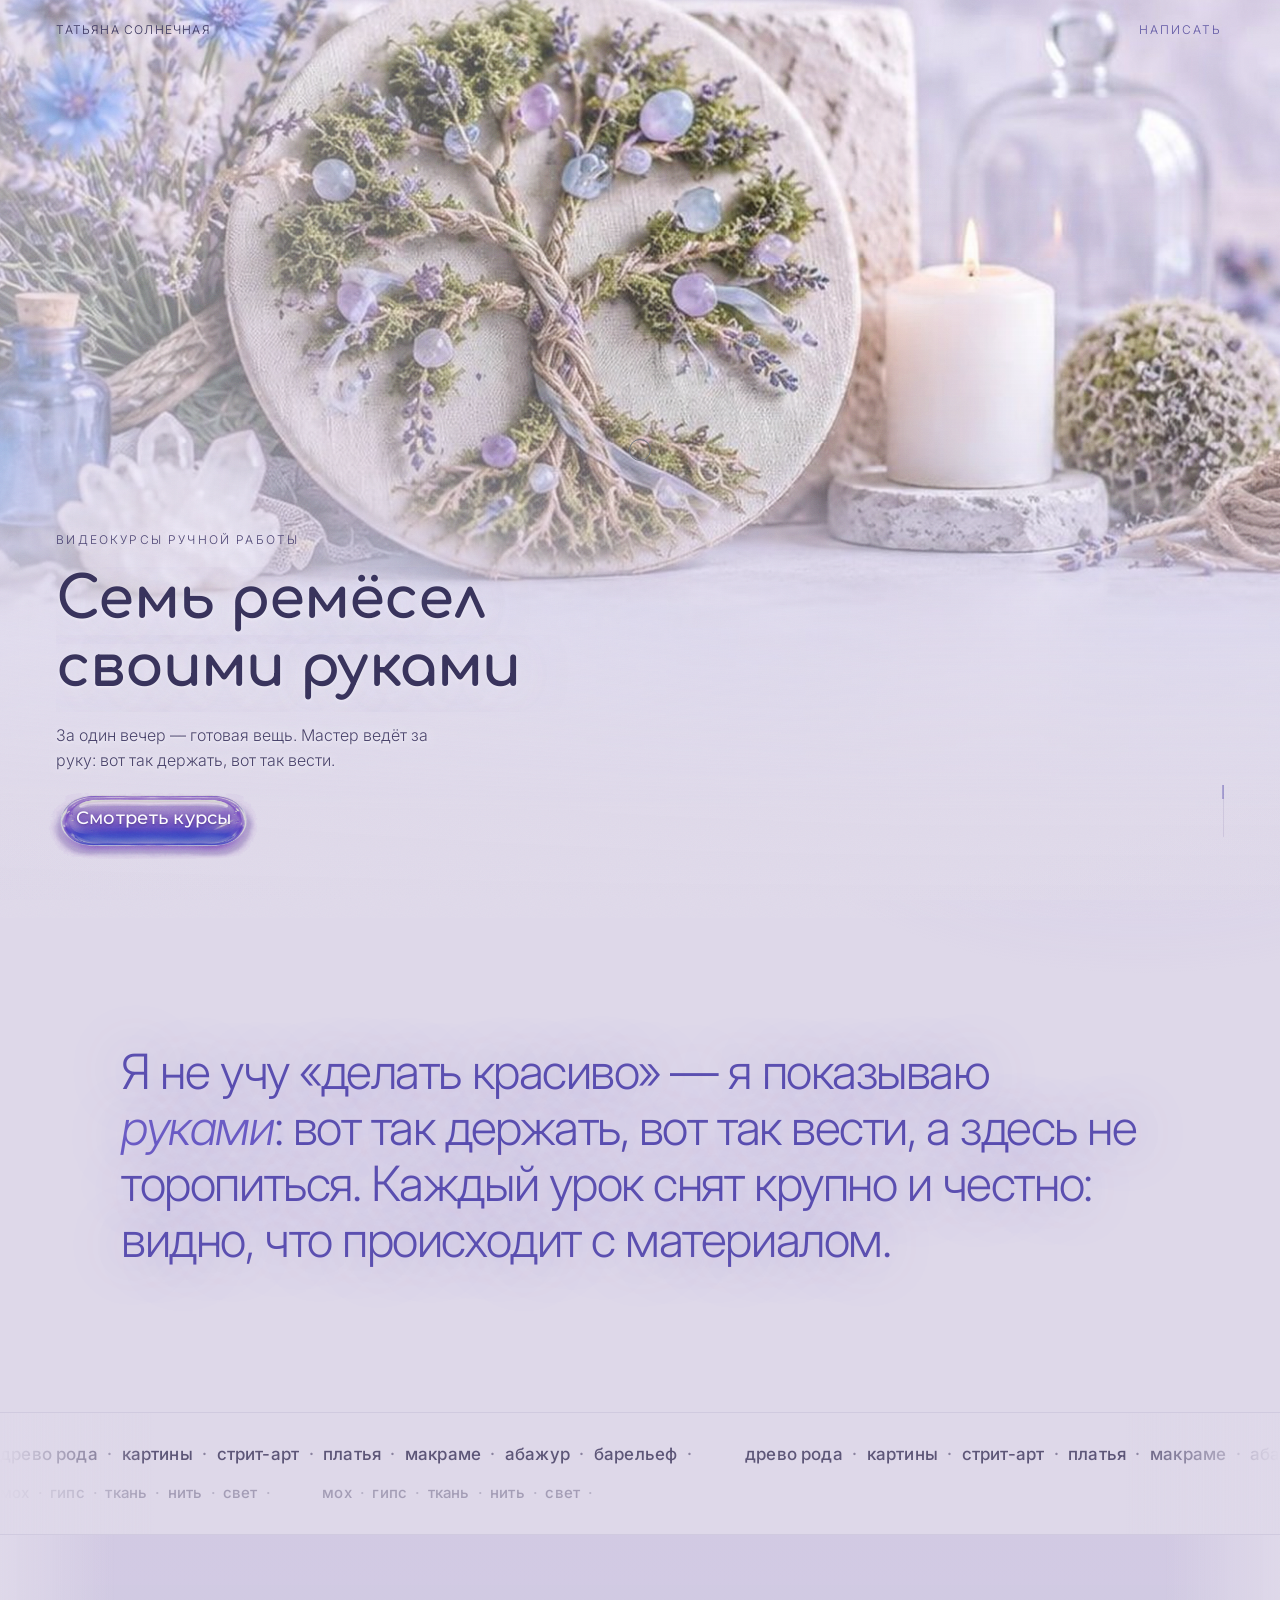
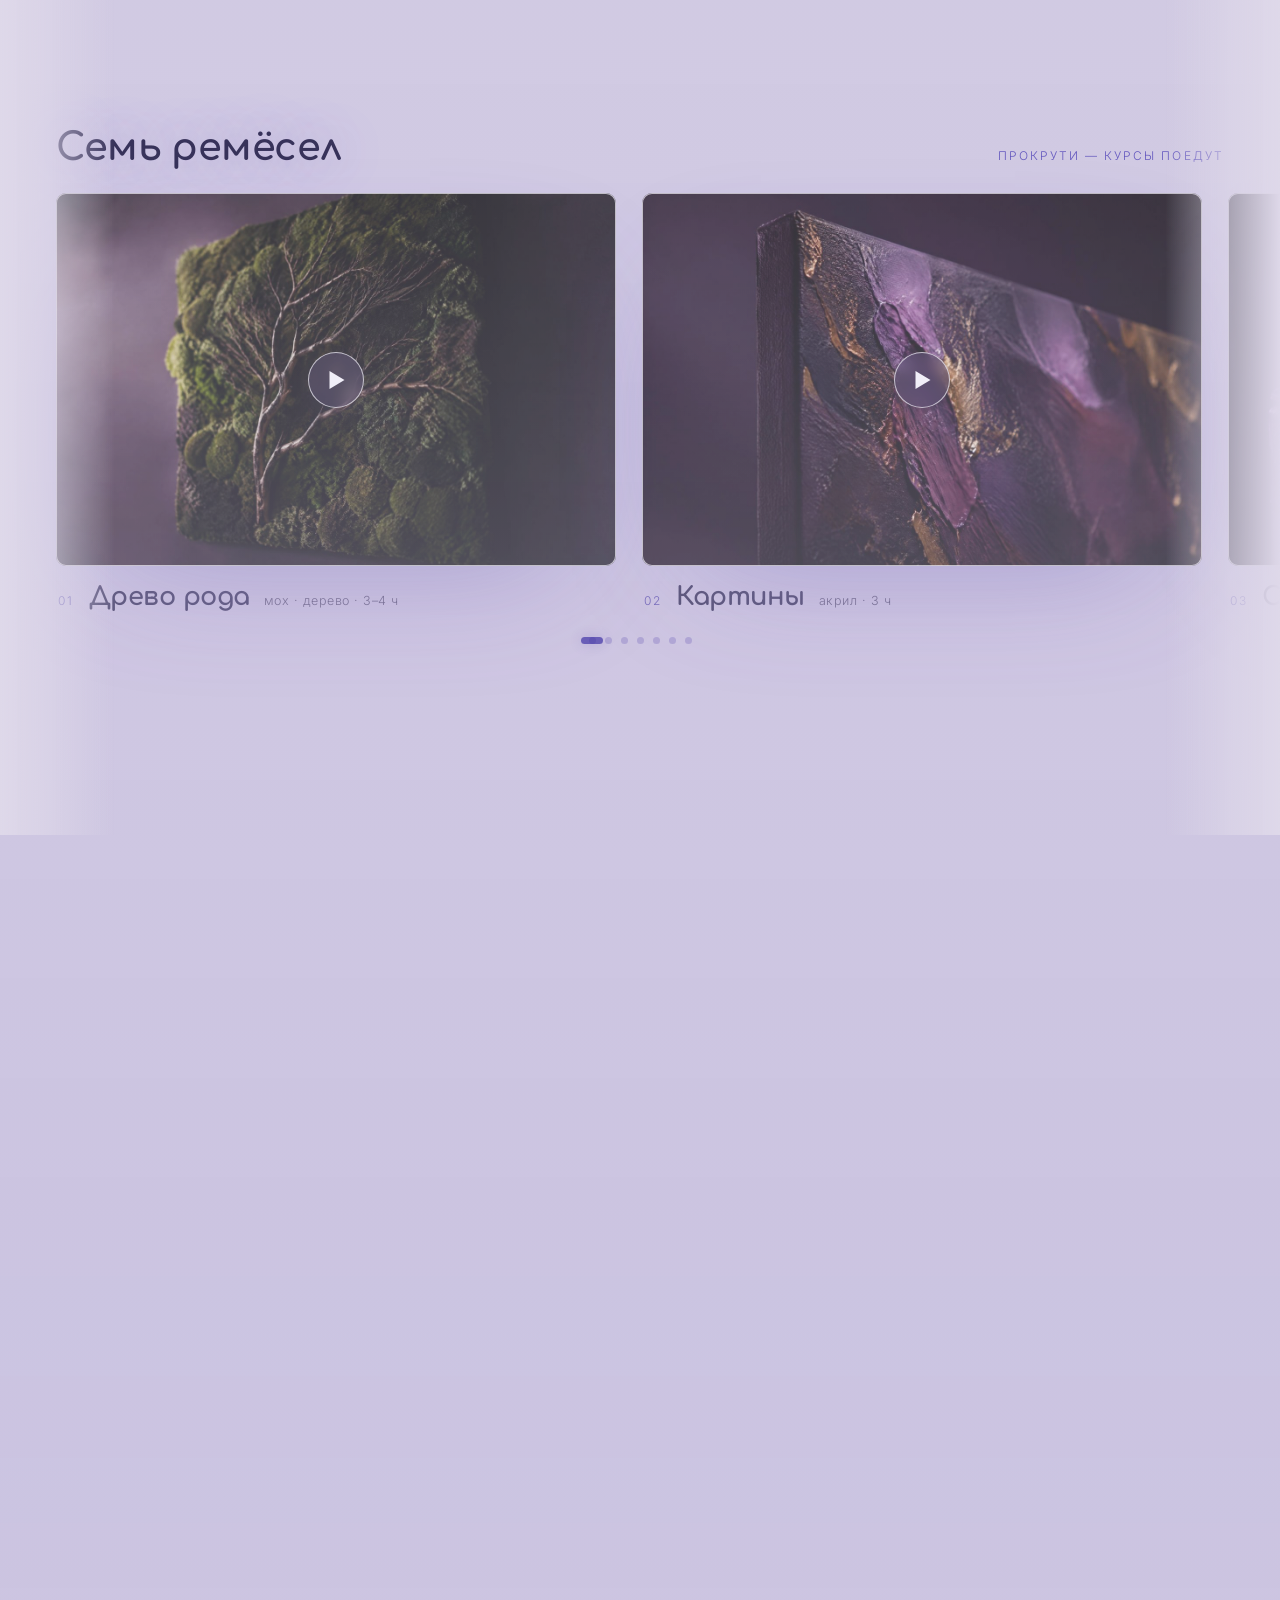
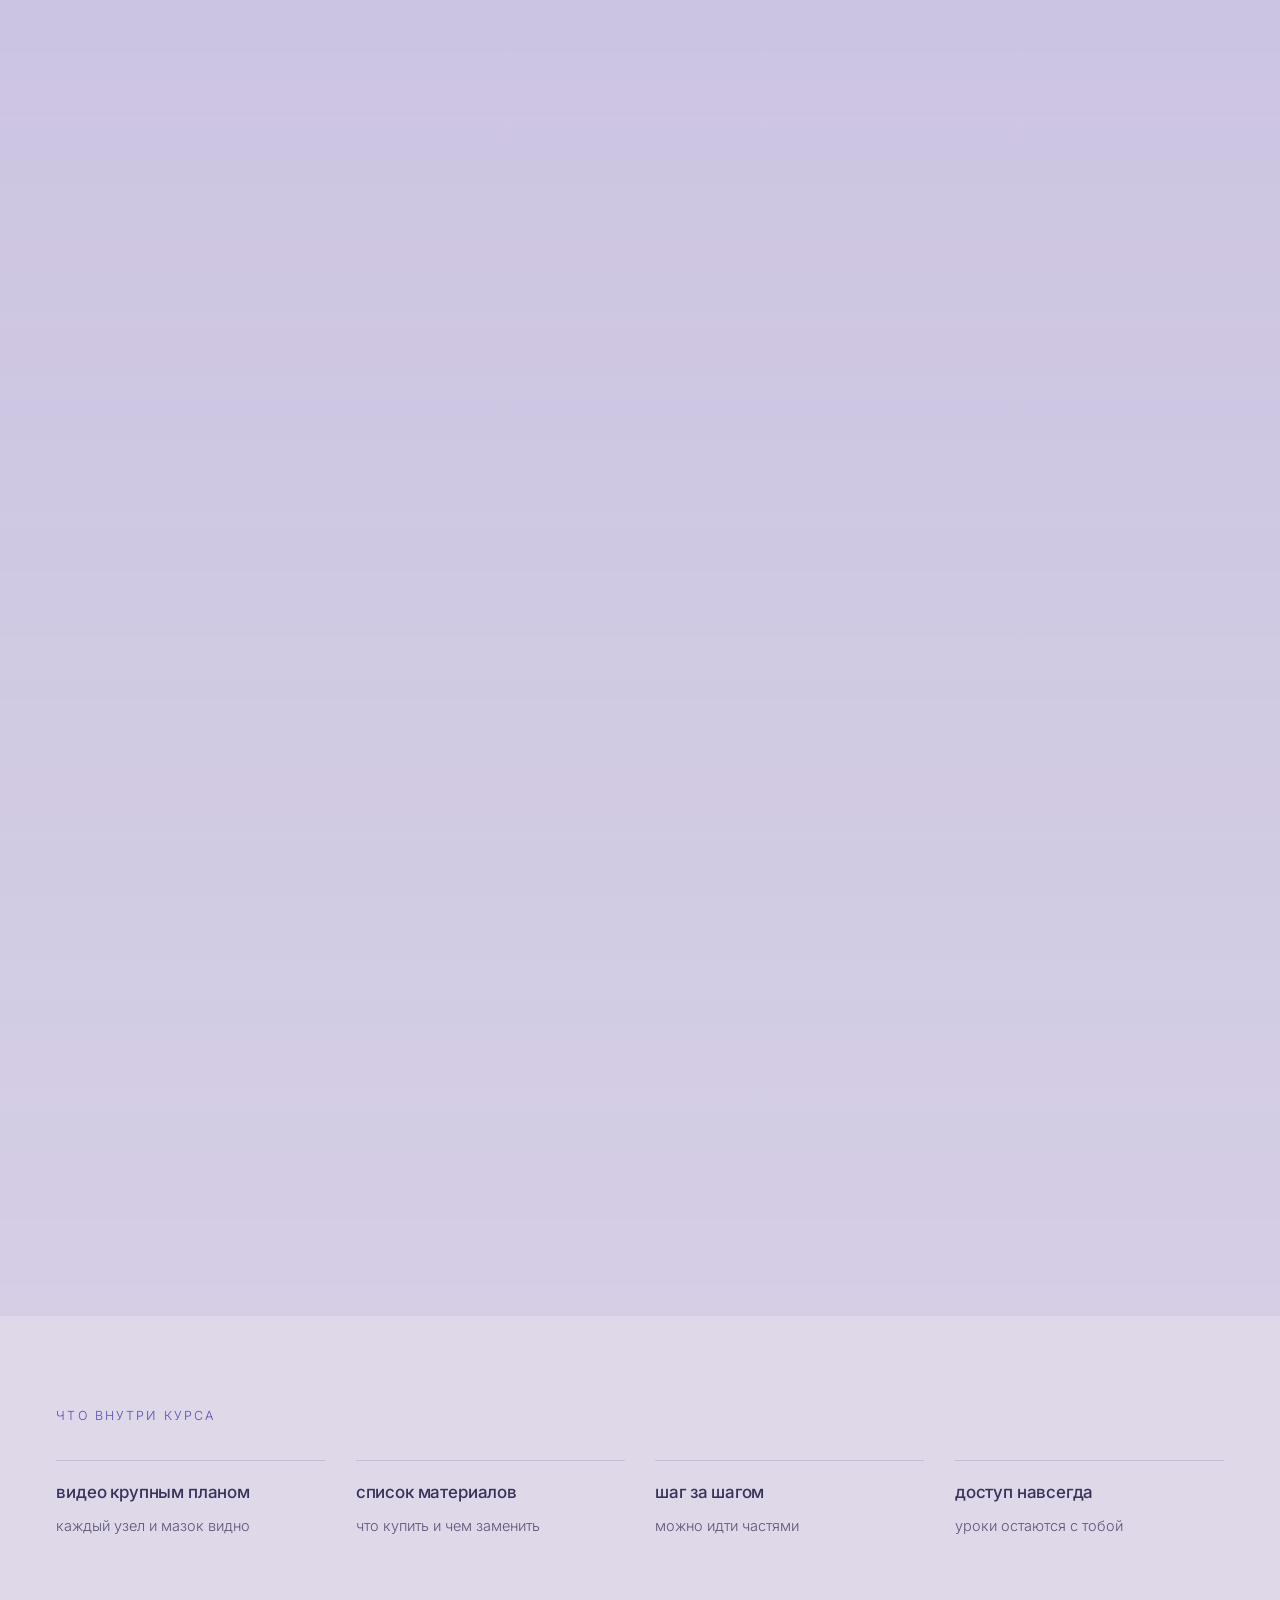
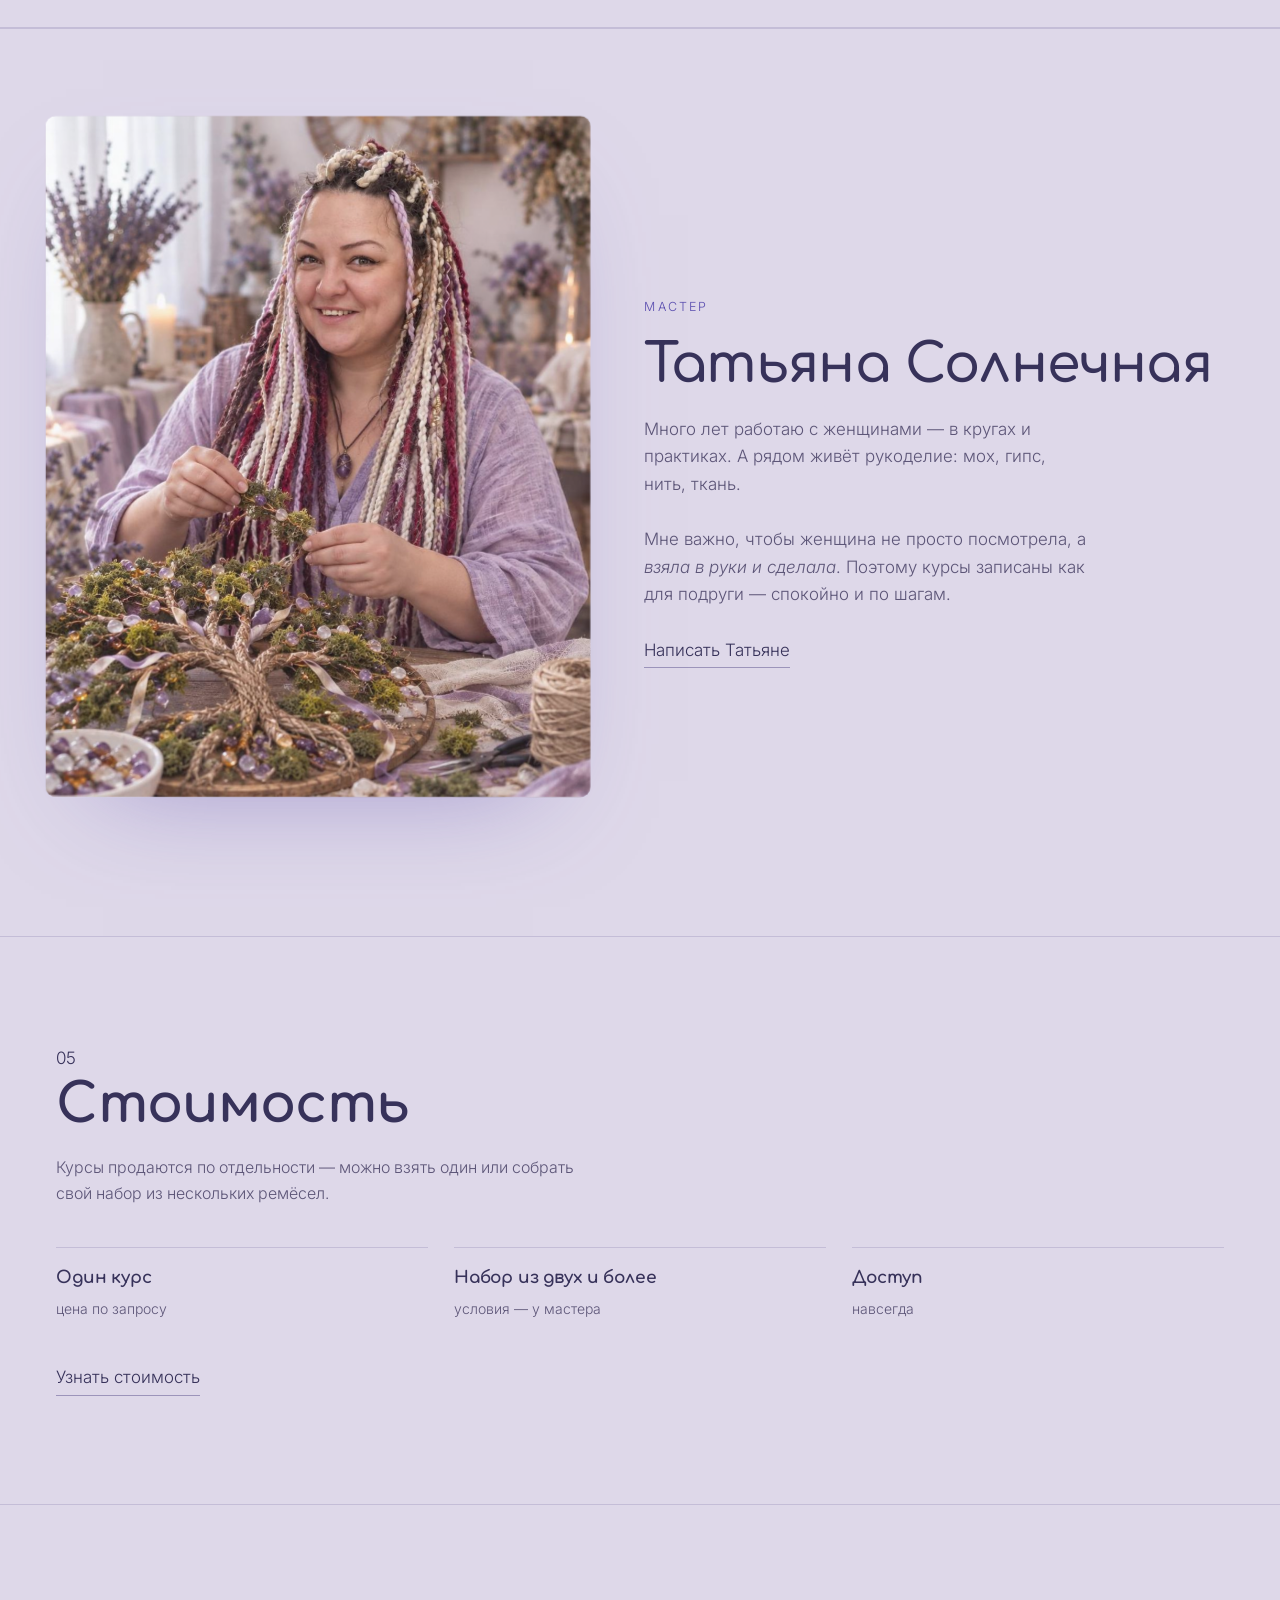
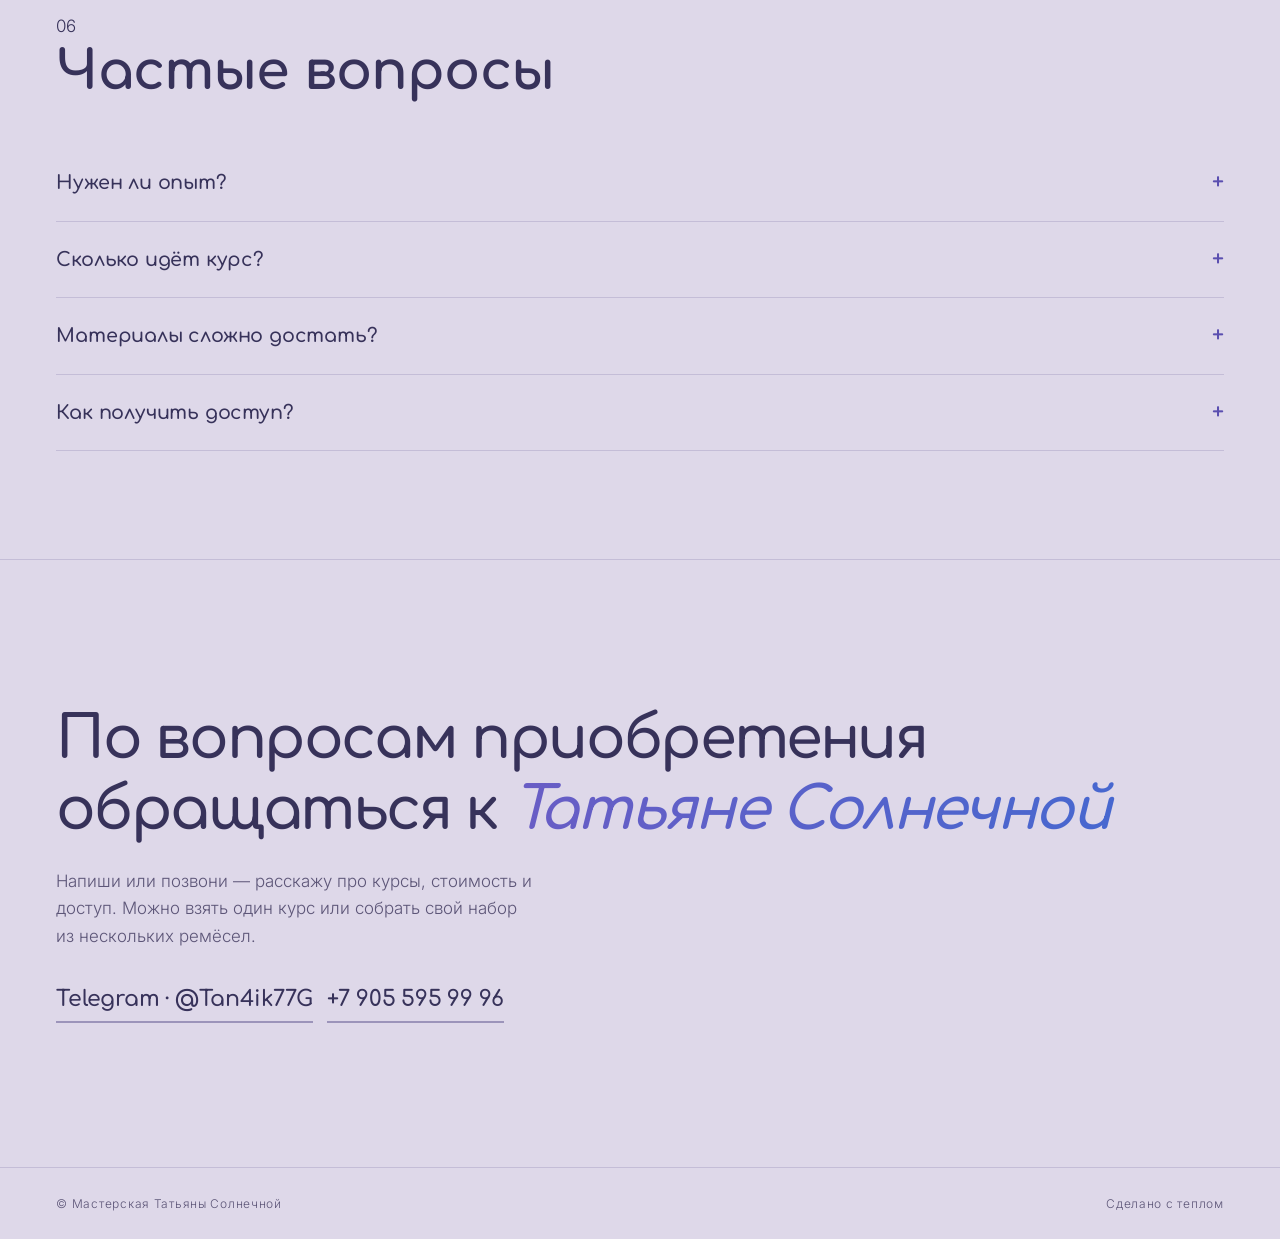
==== index.html @ 015ca09d "Герой: высота привязана к 100svh вместо 100dvh — из-за dvh картинка пересчитывалась, когда при скрол" ====
<!DOCTYPE html>
<html lang="ru">
<head>
<meta charset="utf-8">
<meta name="viewport" content="width=device-width, initial-scale=1">
<meta name="theme-color" content="#ded8e9">
<meta name="theme-color" content="#ded8e9">
<title>Семь ремёсел — Татьяна Солнечная</title>
<link rel="preconnect" href="https://fonts.googleapis.com">
<link rel="preconnect" href="https://fonts.gstatic.com" crossorigin>
<link href="https://fonts.googleapis.com/css2?family=Comfortaa:wght@400;600;700&family=Inter:wght@300;400;500;600&family=Montserrat:wght@500;600;700&display=swap" rel="stylesheet">
<link rel="icon" href="img/favicon.svg" type="image/svg+xml">
<meta property="og:type" content="website">
<meta property="og:title" content="Семь ремёсел — видеокурсы Татьяны Солнечной">
<meta property="og:description" content="За один вечер — готовая вещь. Мастер ведёт за руку: вот так держать, вот так вести.">
<meta property="og:image" content="img/og.jpg">
<meta name="twitter:card" content="summary_large_image">
<link rel="stylesheet" href="style.css?v=81">
</head>
<body>

<div class="progress" id="progress"></div>
<div class="grain" aria-hidden="true"></div>
<div class="cursor" id="cursor" aria-hidden="true"></div>

<header class="bar">
  <a class="bar__brand" href="#top">Татьяна Солнечная</a>
  <a class="bar__cta" href="https://t.me/Tan4ik77G" target="_blank" rel="noopener">Написать</a>
</header>

<main id="top">

  <!-- ГЕРОЙ -->
  <section class="hero is-in">
    <div class="hero__media" id="heroMedia" style="transform: translate3d(0px, 0px, 0px) scale(1);">
      <div class="hero__drift" aria-hidden="true"></div>
    </div>
    <div class="hero__inner">
      <p class="hero__kicker is-in" data-rv="">видеокурсы ручной работы</p>
      <h1 class="hero__title">
        <span class="mask"><span class="mask__i" data-line="">Семь ремёсел</span></span>
        <span class="mask"><span class="mask__i" data-line="">своими руками</span></span>
      </h1>
      <p class="hero__lead is-in" data-rv="">За один вечер — готовая вещь. Мастер ведёт за руку: вот так держать, вот так вести.</p>
      <a class="pill is-in" href="#gallery" data-rv=""><span>Смотреть курсы</span></a>
    </div>
    <div class="hero__scroll" aria-hidden="true"><span></span></div>
  </section>

  <!-- ВЫСКАЗЫВАНИЕ -->
  <section class="statement">
    <p class="statement__text" data-rv="">
      Я не учу «делать красиво» — я показываю <em>руками</em>: вот так держать, вот так вести, а здесь не торопиться. Каждый урок снят крупно и честно: видно, что происходит с материалом.
    </p>
  </section>

  <!-- БЕГУЩАЯ СТРОКА -->
  <section class="marquee" aria-hidden="true">
    <div class="marquee__row" data-dir="left">
      <span>древо рода<em>·</em>картины<em>·</em>стрит-арт<em>·</em>платья<em>·</em>макраме<em>·</em>абажур<em>·</em>барельеф<em>·</em></span>
      <span>древо рода<em>·</em>картины<em>·</em>стрит-арт<em>·</em>платья<em>·</em>макраме<em>·</em>абажур<em>·</em>барельеф<em>·</em></span>
    </div>
    <div class="marquee__row marquee__row--ghost" data-dir="right">
      <span>мох<em>·</em>гипс<em>·</em>ткань<em>·</em>нить<em>·</em>свет<em>·</em></span>
      <span>мох<em>·</em>гипс<em>·</em>ткань<em>·</em>нить<em>·</em>свет<em>·</em></span>
    </div>
  </section>

  <!-- ГОРИЗОНТАЛЬНАЯ ГАЛЕРЕЯ -->
  <section class="gallery" id="gallery">
    <div class="gallery__sticky">
      <div class="gallery__head">
        <h2>Семь ремёсел</h2>
        <p class="gallery__hint">прокрути — курсы поедут</p>
      </div>
      <div class="track" id="track">

        <article class="slide" style="--img:url('img/01.jpg')">
          <div class="slide__ph"><span class="slide__play" aria-hidden="true"></span></div>
          <div class="slide__meta"><span class="n">01</span><h3>Древо рода</h3><p>мох · дерево · 3–4 ч</p></div>
        </article>

        <article class="slide" style="--img:url('img/02.jpg')">
          <div class="slide__ph"><span class="slide__play" aria-hidden="true"></span></div>
          <div class="slide__meta"><span class="n">02</span><h3>Картины</h3><p>акрил · 3 ч</p></div>
        </article>

        <article class="slide" style="--img:url('img/03.jpg')">
          <div class="slide__ph"><span class="slide__play" aria-hidden="true"></span></div>
          <div class="slide__meta"><span class="n">03</span><h3>Стрит-арт</h3><p>спрей · 2–3 ч</p></div>
        </article>

        <article class="slide" style="--img:url('img/04.jpg')">
          <div class="slide__ph"><span class="slide__play" aria-hidden="true"></span></div>
          <div class="slide__meta"><span class="n">04</span><h3>Платья</h3><p>ткань · 5 ч</p></div>
        </article>

        <article class="slide" style="--img:url('img/05.jpg')">
          <div class="slide__ph"><span class="slide__play" aria-hidden="true"></span></div>
          <div class="slide__meta"><span class="n">05</span><h3>Макраме · панно</h3><p>шнур · 3 ч</p></div>
        </article>

        <article class="slide" style="--img:url('img/06.jpg')">
          <div class="slide__ph"><span class="slide__play" aria-hidden="true"></span></div>
          <div class="slide__meta"><span class="n">06</span><h3>Макраме · абажур</h3><p>свет · 4 ч</p></div>
        </article>

        <article class="slide" style="--img:url('img/07.jpg')">
          <div class="slide__ph"><span class="slide__play" aria-hidden="true"></span></div>
          <div class="slide__meta"><span class="n">07</span><h3>Ботанический барельеф</h3><p>гипс · 2–3 ч</p></div>
        </article>

      </div>
      <div class="dots" id="dots" role="group" aria-label="Перелистывание курсов"></div>
    </div>
  </section>


  <!-- ЧТО ВНУТРИ -->
  <section class="inside" id="inside">
    <span class="inside__k">что внутри курса</span>
    <ul class="inside__list">
      <li><b>видео крупным планом</b><span>каждый узел и мазок видно</span></li>
      <li><b>список материалов</b><span>что купить и чем заменить</span></li>
      <li><b>шаг за шагом</b><span>можно идти частями</span></li>
      <li><b>доступ навсегда</b><span>уроки остаются с тобой</span></li>
    </ul>
  </section>

  <!-- МАСТЕР -->
  <section class="master">
    <div class="master__photo" data-parallax=""></div>
    <div class="master__text">
      <p class="kicker" data-rv="">мастер</p>
      <h2 data-rv="">Татьяна Солнечная</h2>
      <p data-rv="">Много лет работаю с женщинами — в кругах и практиках. А рядом живёт рукоделие: мох, гипс, нить, ткань.</p>
      <p data-rv="">Мне важно, чтобы женщина не просто посмотрела, а <em>взяла в руки и сделала</em>. Поэтому курсы записаны как для подруги — спокойно и по шагам.</p>
      <a class="tlink" href="https://t.me/Tan4ik77G" target="_blank" rel="noopener" data-rv="">Написать Татьяне</a>
    </div>
  </section>


  <!-- СТОИМОСТЬ -->
  <section class="price" id="price">
    <span class="num">05</span>
    <h2>Стоимость</h2>
    <p class="price__lead">Курсы продаются по отдельности — можно взять один или собрать свой набор из нескольких ремёсел.</p>
    <ul class="price__list">
      <li><b>Один курс</b><span>цена по запросу</span></li>
      <li><b>Набор из двух и более</b><span>условия — у мастера</span></li>
      <li><b>Доступ</b><span>навсегда</span></li>
    </ul>
    <a class="tlink" href="https://t.me/Tan4ik77G" target="_blank" rel="noopener" data-rv="">Узнать стоимость</a>
  </section>

  <!-- ВОПРОСЫ -->
  <section class="faq" id="faq">
    <span class="num">06</span>
    <h2>Частые вопросы</h2>
    <div class="faq__list">
      <details><summary>Нужен ли опыт?</summary><p>Нет. Курсы рассчитаны на первый раз — с нуля.</p></details>
      <details><summary>Сколько идёт курс?</summary><p>От 2 до 5 часов чистого времени. Можно частями: главное — не спешить.</p></details>
      <details><summary>Материалы сложно достать?</summary><p>В курсе есть список с заменами. Почти всё — в обычных магазинах для творчества.</p></details>
      <details><summary>Как получить доступ?</summary><p>Напишите Татьяне в Telegram или позвоните — расскажет про оплату и доступ.</p></details>
    </div>
  </section>

  <!-- ПОКУПКА -->
  <section class="buy" id="buy">
    <h2 data-rv="">По вопросам приобретения<br>обращаться к <em>Татьяне Солнечной</em></h2>
    <p data-rv="">Напиши или позвони — расскажу про курсы, стоимость и доступ. Можно взять один курс или собрать свой набор из нескольких ремёсел.</p>
    <div class="buy__row" data-rv="">
      <a class="tlink tlink--big" href="https://t.me/Tan4ik77G" target="_blank" rel="noopener">Telegram · @Tan4ik77G</a>
      <a class="tlink tlink--big" href="tel:+79055959996">+7 905 595 99 96</a>
    </div>
  </section>

</main>

<footer class="foot">
  <span>© Мастерская Татьяны Солнечной</span>
  <span>Сделано с теплом</span>
</footer>

<script src="script.js?v=22"></script>

</body>
</html>
---- style.css ----
/* ============================================================
 v3 — скролл-режиссура
 Locomotive (пиннинг, горизонтальная галерея, маски, бегущая строка)
 + Active Theory (живое зерно) + Domestika (понятные карточки)
 Фото: img/01…07.jpg, hero.jpg, master.jpg
 ============================================================ */

:root{
  --cornflower:#5b4fb0;
  --cornflower-soft:#a99ee6;
  --cornflower-deep:#4568d0;
  --bg:#ded8e9;
  --ink:#37325a;
  --dim:#5d5678;
  --line:rgba(90,80,140,.20);
  --clay:#5b4fb0;
  --gold:#5b4fb0;
  --ease:cubic-bezier(.22,1,.36,1);
  --ease-up:cubic-bezier(.25,.46,.45,.94);   /* появление блоков: сильное торможение в конце */
  --pad:clamp(18px,4.4vw,64px);
}

*{box-sizing:border-box}
html{scroll-behavior:smooth;background-color:#d5cee5;overflow-x:clip}
body{margin:0;color:var(--ink);
  background-color:#ded8e9;
  font-family:'Inter',system-ui,-apple-system,'Segoe UI',sans-serif;font-weight:300;
  font-size:16px;line-height:1.62;overflow-x:hidden;-webkit-font-smoothing:antialiased}
/* мягкие «подсветки», медленно дышат */
body::before{content:"";position:fixed;inset:-20%;z-index:0;pointer-events:none;
  background:
    radial-gradient(38% 30% at 22% 18%, rgba(255,255,255,.40), transparent 70%),
    radial-gradient(34% 28% at 78% 72%, rgba(196,182,240,.30), transparent 70%);
  animation:aura 26s ease-in-out infinite}
/* телефон: подсветка статичная — выглядит так же, но не крутится каждый кадр */
@media (max-width:900px){ body::before{animation:none} }
@keyframes aura{0%,100%{transform:translate3d(0,0,0) scale(1)}50%{transform:translate3d(2%,-2%,0) scale(1.06)}}
h1,h2,h3{margin:0;font-family:'Comfortaa',system-ui,sans-serif;font-weight:700;letter-spacing:-.015em;line-height:1.2}
a{color:inherit;text-decoration:none}

/* живое зерно */
.grain{position:fixed;inset:0;z-index:60;pointer-events:none;opacity:.10;
  background-image:url("data:image/svg+xml,%3Csvg xmlns='http://www.w3.org/2000/svg' width='160' height='160'%3E%3Cfilter id='n'%3E%3CfeTurbulence type='fractalNoise' baseFrequency='.9' numOctaves='3'/%3E%3C/filter%3E%3Crect width='160' height='160' filter='url(%23n)'/%3E%3C/svg%3E");
}

/* на большом экране зерно с наложением: телефон его не тянет на каждом кадре */
@media (min-width:901px){
  .grain{inset:-2%;opacity:.13;mix-blend-mode:overlay}
}

/* курсор-точка */
.cursor{position:fixed;top:0;left:0;width:22px;height:22px;border-radius:50%;z-index:70;pointer-events:none;
  border:1px solid rgba(230,240,255,.5);transform:translate(-50%,-50%);transition:width .3s,height .3s,background .3s,opacity .3s;mix-blend-mode:difference}

/* прогресс */
.progress{position:fixed;top:0;left:0;height:2px;width:100%;z-index:80;
  transform:scaleX(0);transform-origin:0 50%;will-change:transform;
  background:linear-gradient(90deg,#4568d0,#6559be);transition:transform .12s linear}

/* шапка */
.bar{position:fixed;top:0;left:0;right:0;z-index:50;display:flex;align-items:center;justify-content:space-between;
  padding:20px var(--pad);font-size:12px;letter-spacing:.16em;text-transform:uppercase;color:var(--dim);
  background:transparent;border-bottom:1px solid transparent;
  transition:background .45s var(--ease),backdrop-filter .45s var(--ease),border-color .45s var(--ease),padding .45s var(--ease)}
.bar.is-solid{background:rgba(240,237,247,.90);backdrop-filter:blur(9px) saturate(140%);
  -webkit-backdrop-filter:blur(9px) saturate(140%);border-bottom-color:var(--line);padding-top:14px;padding-bottom:14px}
/* на телефоне размытие подложки дорогое: плотный фон читается так же */
@media (max-width:900px){
  .bar.is-solid{background:rgba(238,235,246,.97);backdrop-filter:none;-webkit-backdrop-filter:none}
}
.bar__brand{color:var(--ink);letter-spacing:.1em}
.bar__cta{position:relative;color:#5b52a0}
.bar__cta::after{content:"";position:absolute;left:0;right:0;bottom:-4px;height:1px;background:currentColor;
  transform:scaleX(0);transform-origin:left;transition:transform .4s var(--ease)}
.bar__cta:hover::after{transform:scaleX(1)}

/* pill-кнопки — стеклянная капсула из Leonardo (img/btn.png).
   ВАЖНО: фон — только картинка, без второго слоя. Любой дополнительный градиент
   под ней заливает всю коробку и читается как вторая капсула вокруг настоящей. */
.pill{position:relative;isolation:isolate;display:inline-flex;align-items:center;justify-content:center;
  width:216px;height:66px;padding:0 0 16px;border:0;background:none;border-radius:999px;overflow:hidden;
  font-family:'Montserrat',system-ui,sans-serif;
  font-size:18.1px;letter-spacing:.015em;font-weight:500;color:#fdfcff;
  text-shadow:0 1px 10px rgba(52,32,110,.5),0 1px 2px rgba(52,32,110,.4);
  transition:transform .3s cubic-bezier(.2,.9,.3,1.2),box-shadow .3s ease}
/* Надпись — обычным регистром (брат выбрал вариант C). Он занимает те же 158px, что капс,
   но кегль 18,1px против 14,1 — буквы крупнее на четверть, поэтому и читается легче.
   padding-bottom:16px — не «на глаз»: у строчных «р» и «у» есть выносные элементы, чернила
   уходят на 1,9px НИЖЕ центра строки (у капса было на 1px выше). Считал на реальном шрифте,
   чтобы центр чернил остался на −6px от центра капсулы, как брат выбрал.
   margin-left компенсирует прозрачное поле картинки, чтобы капсула встала по краю текста. */
.pill::before{content:"";position:absolute;inset:0;z-index:-1;border-radius:inherit;pointer-events:none;
  background:url('img/btn.png') center/100% 100% no-repeat;
  filter:saturate(.88) brightness(.96);
  transition:filter .3s ease}
.hero__inner > .pill{margin-left:-10px}
/* по стеклу раз в пять секунд пробегает блик — кнопка «живая» и просит нажатия */
.pill::after{content:"";position:absolute;top:0;left:-45%;width:32%;height:100%;z-index:-1;pointer-events:none;
  background:linear-gradient(100deg,transparent,rgba(255,255,255,.85),transparent);
  animation:sheen 5.4s ease-in-out infinite}
@keyframes sheen{0%,60%{transform:translateX(0);opacity:0}8%{opacity:.9}72%{transform:translateX(460%);opacity:0}100%{transform:translateX(460%);opacity:0}}
.pill:hover{transform:translateY(-2px)}
.pill:hover::before{filter:brightness(1.04) saturate(1.04)}
.pill:active{transform:translateY(4px) scale(.99)}
.pill:active::before{filter:brightness(.97)}
.pill--line{width:auto;height:52px;padding:0 26px;border:1px solid rgba(90,80,140,.35);color:#5b4fb0}
.pill--line::before{display:none}
.pill--line:hover{background:rgba(120,105,190,.12);transform:translateY(-2px)}
/* залитая (не стеклянная) — на светлом фоне нужна там, где важна максимальная заметность */
.pill--dark,.pill--clay{color:#fdfcff;text-shadow:0 1px 8px rgba(42,52,120,.45)}
.pill--dark::before,.pill--clay::before{
  background:linear-gradient(120deg,#4568d0,#6b5cc4);border-color:transparent;
  box-shadow:0 14px 30px -10px rgba(91,127,224,.55), inset 0 1px 0 rgba(255,255,255,.4)}
.pill--dark:hover::before,.pill--clay:hover::before{
  background:linear-gradient(120deg,#3d5fc8,#5b4fb0)}
.pill--line{border-color:var(--line);color:var(--ink);background:transparent}
.pill--line:hover{border-color:var(--ink)}

/* ---------- ГЕРОЙ ---------- */
.hero{position:relative;height:100vh;height:100dvh;min-height:620px;overflow:hidden;display:flex;align-items:stretch}
/* запас по высоте: сдвиг параллакса не должен оголять край картинки */
/* ВАЖНО: слои выровнены по ВЕРХУ героя, а запас уходит ВНИЗ.
   Предметы на картинке живут в верхней половине, ниже — пустой фон.
   Если дать запас сверху, картинка растягивается и верх композиции уезжает
   за край (так и было). Снизу пусто — там обрезка незаметна. */
.hero__media{position:absolute;inset:0 0 -12% 0;will-change:transform}
/* Медленный дрейф: картинка неспешно едет и дышит — «живость» без видеофайла.
   Отдельным слоем, потому что на .hero__media висит параллакс из JS: инлайновый
   transform перебил бы CSS-анимацию. 34 с на проход, туда-обратно. */
.hero__drift{position:absolute;inset:0 -5% -6% -5%;will-change:transform;
  background-image:var(--hero-mobile,none),url('img/hero.jpg?v=68');
  background-size:cover;background-position:center,72% center;
  /* точка роста — верхний край: картинка «дышит» вниз, а верх композиции
     остаётся ровно на месте и никогда не срезается */
  transform-origin:50% 0;
  animation:drift 34s ease-in-out infinite alternate}
/* дрейф не крутится, когда герой ушёл за экран — телефон не греется зря */
.hero--paused .hero__drift{animation-play-state:paused}
/* ВАЖНО: масштаб постоянный — картинка только едет вбок.
   Если масштаб менять в анимации, Chrome перерисовывает её растр каждый кадр
   (отсюда дёрганье), а глазу это читается как «размер поменялся». */
@keyframes drift{
  from{transform:translate3d(-3%,0,0) scale(1.04)}
  to{transform:translate3d(3%,0,0) scale(1.04)}
}
/* светлая вуаль: картинка дышит сверху, низ ровно уходит в фон страницы —
   текст теперь тёмный, поэтому шторки не затемняют, а наоборот проясняют */
.hero::before{content:"";position:absolute;inset:0;z-index:1;pointer-events:none;
  background:
    linear-gradient(to top,
      #ded8e9 0%,
      rgba(222,216,233,.92) 12%,
      rgba(222,216,233,.62) 24%,
      rgba(222,216,233,.30) 38%,
      rgba(222,216,233,.10) 52%,
      rgba(222,216,233,0) 66%),
    linear-gradient(180deg,
      rgba(238,234,247,.80) 0%,
      rgba(238,234,247,.44) 7%,
      rgba(238,234,247,0) 20%)}
.hero::after{content:"";position:absolute;inset:0;z-index:1;pointer-events:none;
  background:radial-gradient(135% 112% at 48% 40%,rgba(200,190,222,0) 55%,rgba(196,186,220,.26) 100%)}
/* 16:9 — мягче снизу, плюс лёгкая светлая подложка слева под текстом */
@media (min-width:901px){
  .hero::before{background:
    linear-gradient(to top,
      #ded8e9 0%, rgba(222,216,233,.99) 10%, rgba(222,216,233,.91) 18%,
      rgba(222,216,233,.77) 26%, rgba(222,216,233,.57) 34%, rgba(222,216,233,.39) 42%,
      rgba(222,216,233,.19) 50%, rgba(222,216,233,.12) 58%, rgba(222,216,233,.07) 66%,
      rgba(222,216,233,.03) 74%, rgba(222,216,233,0) 82%),
    linear-gradient(96deg,
      rgba(238,234,247,.60) 0%,
      rgba(238,234,247,.34) 30%,
      rgba(238,234,247,.10) 55%,
      rgba(238,234,247,0) 72%)}
}
.hero__inner{position:relative;z-index:2;display:flex;flex-direction:column;
  padding:clamp(64px,11vh,120px) var(--pad) clamp(40px,7vh,90px);max-width:1100px;width:100%}
.hero__kicker{font-size:11.5px;letter-spacing:.18em;text-transform:uppercase;color:#5b4fb0;margin:0 0 22px;
  text-shadow:0 1px 14px rgba(255,255,255,.8)}
.hero__title{font-size:clamp(46px,10.2vw,152px);font-weight:700;letter-spacing:-.028em;
  text-shadow:0 3px 34px rgba(255,255,255,.66),0 1px 3px rgba(255,255,255,.5),0 0 70px rgba(120,105,190,.26)}
.hero__lead{max-width:42ch;margin:22px 0 0;color:rgba(56,50,92,.92);line-height:1.56;
  font-size:clamp(15px,1.3vw,18px);text-shadow:0 1px 16px rgba(255,255,255,.85),0 1px 2px rgba(255,255,255,.6)}
/* подсказка «листайте»: на светлом фоне держим её очень деликатной,
   иначе тонкая палка у края читается как артефакт вёрстки */
.hero__scroll{position:absolute;right:var(--pad);bottom:clamp(40px,7vh,90px);width:1px;height:52px;
  background:rgba(90,80,140,.14);z-index:2;display:none}
/* на большом экране подсказка уместна, на телефоне это лишняя палка у края — там и так свайпят */
@media (min-width:901px){ .hero__scroll{display:block} }
.hero__scroll span{position:absolute;top:0;left:-1px;width:2px;height:14px;
  background:rgba(91,79,176,.42);animation:drop 2.6s var(--ease) infinite}
@keyframes drop{0%{top:0;opacity:0}30%{opacity:1}100%{top:52px;opacity:0}}

/* маски для появления строк */
.mask{display:block;overflow:hidden;padding-bottom:.22em;margin-bottom:-.16em}
.mask__i{display:block;transform:translateY(105%);transition:transform 1.15s var(--ease-up)}
.is-in .mask__i{transform:none}
.is-in .mask:nth-child(2) .mask__i{transition-delay:.12s}

/* общий ревил */
[data-rv]{opacity:0;transform:translateY(64px);transition:opacity 1.15s var(--ease-up),transform 1.15s var(--ease-up)}
[data-rv].is-in{opacity:1;transform:none}

/* ---------- ВЫСКАЗЫВАНИЕ ---------- */
.statement{padding:clamp(90px,16vh,190px) var(--pad);max-width:1150px;margin:0 auto}
.statement__text{font-size:clamp(22px,3.8vw,50px);font-weight:300;letter-spacing:-.03em;line-height:1.15;margin:0;
  color:#5b4fb0;text-shadow:0 0 60px rgba(120,105,190,.45)}
.statement__text em{font-style:italic;color:#6b5cc4}

/* ---------- БЕГУЩАЯ СТРОКА ---------- */
.marquee{position:relative;padding:clamp(16px,3.2vh,34px) 0;overflow:hidden;
  border-top:1px solid rgba(90,80,140,.10);border-bottom:1px solid rgba(90,80,140,.10)}
.marquee::before,.marquee::after{content:"";position:absolute;top:0;bottom:0;width:clamp(50px,12vw,200px);z-index:2;pointer-events:none}
.marquee::before{left:0;background:linear-gradient(90deg,#ded8e9,transparent)}
.marquee::after{right:0;background:linear-gradient(270deg,#ded8e9,transparent)}
.marquee__row{display:flex;gap:0;white-space:nowrap;width:max-content;
  font-family:'Inter',system-ui,sans-serif;font-weight:500;
  font-size:clamp(13px,3.4vw,17px);letter-spacing:.01em;color:var(--dim)}
.marquee__row span{padding-right:clamp(20px,5vw,44px);animation:mq 70s linear infinite}
.marquee__row span em{font-style:normal;margin:0 .55em;color:var(--acc);opacity:.65}
.marquee__row[data-dir="right"] span{animation-direction:reverse}
.marquee__row--ghost{color:rgba(93,86,120,.45);font-size:clamp(12px,3vw,15px);margin-top:12px}
@keyframes mq{from{transform:translateX(0)}to{transform:translateX(-100%)}}

/* ---------- ГОРИЗОНТАЛЬНАЯ ГАЛЕРЕЯ ---------- */
.gallery{position:relative;background:linear-gradient(180deg,rgba(120,105,190,.12),rgba(120,105,190,.18) 50%,rgba(120,105,190,.09))}
.gallery__sticky{position:sticky;top:0;height:100svh;display:flex;flex-direction:column;justify-content:center;overflow:hidden}
/* мягкие края: карточки не «обрубаются», а растворяются */
.gallery__sticky::before,.gallery__sticky::after{content:"";position:absolute;top:0;bottom:0;width:clamp(40px,9vw,150px);z-index:3;pointer-events:none}
.gallery__sticky::before{left:0;background:linear-gradient(90deg,#ded8e9 0%,rgba(222,216,233,.6) 45%,transparent 100%)}
.gallery__sticky::after{right:0;background:linear-gradient(270deg,#ded8e9 0%,rgba(222,216,233,.6) 45%,transparent 100%)}
.gallery__head{display:flex;align-items:baseline;justify-content:space-between;gap:20px;padding:0 var(--pad) 22px}
.gallery__head h2{font-size:clamp(21px,3vw,38px);text-shadow:0 0 50px rgba(120,105,190,.45)}
.gallery__hint{font-size:12px;letter-spacing:.17em;text-transform:uppercase;color:#6559be;margin:0}
.track{display:flex;gap:clamp(14px,2vw,26px);padding:0 var(--pad);will-change:transform}

.slide{position:relative;flex:0 0 auto;width:min(46vw,560px)}
.slide__ph{position:relative;aspect-ratio:3/2;border-radius:10px;overflow:hidden;background:#d3cbe2;
  background-image:linear-gradient(180deg,rgba(190,181,214,.02),rgba(190,181,214,.18)),var(--img);
  background-size:cover;background-position:center;
  box-shadow:0 48px 130px -60px rgba(120,105,190,.72), 0 0 0 1px rgba(255,255,255,.7) inset;
  transform:scale(1);transition:transform .9s var(--ease),filter .7s ease,box-shadow .7s ease;filter:saturate(.96)}
.slide:hover .slide__ph{transform:scale(1.03);filter:saturate(1.04);
  box-shadow:0 58px 150px -60px rgba(120,105,190,.85), 0 0 0 1px rgba(100,90,155,.22) inset}
.slide__meta{display:flex;align-items:baseline;gap:14px;padding:16px 2px 0}
.slide__meta .n{font-size:12px;letter-spacing:.18em;color:#5b4fb0}
.slide__meta h3{font-family:'Comfortaa',system-ui,sans-serif;font-size:clamp(21px,2vw,30px);font-weight:700;letter-spacing:-.02em}
.slide__meta p{margin:0;font-size:12.5px;color:var(--dim);letter-spacing:.04em}

/* ---------- МАСТЕР ---------- */
.master{display:grid;grid-template-columns:.95fr 1.05fr;gap:clamp(24px,5vw,80px);align-items:center;
  padding:clamp(80px,14vh,170px) var(--pad);border-top:1px solid var(--line)}
.master__photo{aspect-ratio:4/5;border-radius:10px;overflow:hidden;background:#d3cbe2;will-change:transform;
  box-shadow:0 40px 100px -55px rgba(110,95,180,.6);
  background-image:linear-gradient(180deg,rgba(190,181,214,.02),rgba(190,181,214,.12)),url('img/master.jpg?v=66');
  background-size:cover;background-position:center}
.master__text .kicker{margin:0 0 16px;font-size:12.5px;letter-spacing:.17em;text-transform:uppercase;color:#5b4fb0}
.master__text h2{font-size:clamp(28px,4.2vw,56px);margin-bottom:18px;font-weight:600}
.master__text p{color:var(--dim);max-width:46ch;margin:0 0 28px}

/* ---------- ПОКУПКА ---------- */
.buy{padding:clamp(90px,16vh,190px) var(--pad);border-top:1px solid var(--line)}
.buy h2{font-size:clamp(26px,4.6vw,64px);font-weight:600;letter-spacing:-.04em}
/* Курсив здесь синтетический: у Comfortaa нет настоящего italic, браузер наклоняет буквы сам.
   Наклонённые глифы вылезают за коробку элемента, а градиент с background-clip:text заливается
   строго по коробке — поэтому крайние буквы не закрашивались и выглядели обрезанными.
   Лечим большими полями: они расширяют область заливки с запасом.
   Отрицательный margin той же величины возвращает layout на место — иначе появился бы
   лишний зазор перед «Татьяне». Заливка идёт только по буквам (background-clip:text),
   поэтому расширенная область ничем не пачкает. */
.buy h2 em{font-style:italic;padding:.1em .5em;margin:0 -.5em;
  background:linear-gradient(100deg,#6b5cc4,#4568d0);
  -webkit-background-clip:text;background-clip:text;color:transparent}
.buy p{color:var(--dim);margin:22px 0 32px;max-width:48ch}
.buy__row{display:flex;gap:14px;flex-wrap:wrap}
.buy__row .pill{max-width:330px}

/* футер */
.foot{display:flex;justify-content:space-between;gap:16px;flex-wrap:wrap;
  padding:26px var(--pad);border-top:1px solid var(--line);color:var(--dim);font-size:12px;letter-spacing:.06em}

/* ---------- адаптив ---------- */
@media (max-width:900px){
  :root{--hero-mobile:url('img/hero-mobile.jpg?v=67')}
  .hero__drift{background-position:center,center}
  .slide{width:78vw}
  .gallery__sticky{height:auto;position:relative;padding:60px 0}
  .track{transform:none!important;overflow-x:auto;scroll-snap-type:x mandatory;-webkit-overflow-scrolling:touch;padding-bottom:18px}
  .slide{scroll-snap-align:center}
  .master{grid-template-columns:1fr}
  .cursor{display:none}
}
@media (prefers-reduced-motion:reduce){
  *{animation:none!important;transition:none!important}
  [data-rv]{opacity:1;transform:none}
  .mask__i{transform:none}
}

/* ---------- «что внутри курса» ---------- */
.inside{padding:clamp(56px,10vh,110px) var(--pad);border-bottom:1px solid var(--line)}
.inside__k{display:block;font-size:12.5px;letter-spacing:.17em;text-transform:uppercase;color:#5b4fb0;margin-bottom:clamp(20px,3vw,34px)}
.inside__list{list-style:none;display:grid;gap:clamp(16px,2.4vw,32px);
  grid-template-columns:repeat(auto-fit,minmax(210px,1fr));margin:0;padding:0}
.inside__list li{padding-top:18px;border-top:1px solid var(--line);display:flex;flex-direction:column;gap:7px;
  transition:border-color .4s var(--ease)}
.inside__list li:hover{border-color:rgba(100,90,155,.55)}
.inside__list b{font-weight:500;font-size:16px;letter-spacing:-.01em}
.inside__list span{color:var(--dim);font-size:13.5px}

/* ---------- типографская мелочь: без «висячих» тире и одиноких слов ---------- */
.hero__lead,.statement__text,.master__text p,.buy p,.slide__meta h3{text-wrap:pretty}
h2{text-wrap:balance}
/* на узких экранах капсула чуть компактнее, чтобы не вылезать */
@media (max-width:420px){
  .pill{width:200px}
}

/* на телефоне подсказка «прокрутите» не нужна — там свайп */
@media (max-width:900px){ .gallery__hint{display:none} }

/* ================= СТОИМОСТЬ ================= */
.price{padding:clamp(70px,12vh,150px) var(--pad);border-top:1px solid var(--line)}
.price h2{font-size:clamp(26px,4.2vw,56px);margin-bottom:18px}
.price__lead{color:var(--dim);max-width:52ch;margin:0 0 clamp(24px,4vw,40px);font-size:clamp(15px,1.25vw,17.5px)}
.price__list{list-style:none;display:grid;gap:clamp(14px,2vw,26px);
  grid-template-columns:repeat(auto-fit,minmax(220px,1fr));margin:0 0 clamp(28px,4vw,44px);padding:0}
.price__list li{display:flex;flex-direction:column;gap:6px;padding-top:16px;border-top:1px solid var(--line)}
.price__list b{font-family:'Comfortaa',system-ui,sans-serif;font-weight:700;font-size:17px;letter-spacing:-.01em}
.price__list span{color:var(--dim);font-size:14px}

/* ================= FAQ ================= */
.faq{padding:clamp(70px,12vh,150px) var(--pad);border-top:1px solid var(--line)}
.faq h2{font-size:clamp(26px,4.2vw,56px);margin-bottom:clamp(22px,3.4vw,40px)}
.faq__list{margin:0}
.faq__list details{border-bottom:1px solid var(--line)}
.faq__list summary{cursor:pointer;list-style:none;padding:20px 0;display:flex;align-items:center;justify-content:space-between;gap:16px;
  font-family:'Comfortaa',system-ui,sans-serif;font-weight:600;font-size:clamp(16px,1.5vw,21px);letter-spacing:-.01em;
  transition:color .3s var(--ease)}
.faq__list summary::-webkit-details-marker{display:none}
.faq__list summary::after{content:"+";font-size:22px;color:#5b4fb0;transition:transform .35s var(--ease)}
.faq__list details[open] summary::after{transform:rotate(45deg)}
.faq__list summary:hover{color:#5b4fb0}
.faq__list p{margin:0 0 22px;color:var(--dim);max-width:60ch}

/* ================= ТОЧКИ ГАЛЕРЕИ ================= */
.dots{display:flex;gap:9px;justify-content:center;padding:22px var(--pad) 0}
.dots i{width:7px;height:7px;border-radius:50%;background:rgba(118,104,180,.32);transition:background .3s,transform .3s}
.dots i.on{background:#6559be;transform:scale(1.35)}

/* ================= КРУПНЕЕ ТЕКСТ ================= */
body{font-size:17px}
.hero__lead{font-size:clamp(16px,1.35vw,19px)}
.hero__title{font-size:clamp(46px,10.6vw,170px)}
.inside__list b{font-size:17px}
.inside__list span{font-size:14.5px}

/* палец: увеличиваем зону нажатия у ссылки в шапке */
.bar__cta{padding:12px 2px;margin:-12px 0;min-height:44px;display:inline-flex;align-items:center}

/* значок «видео» на превью курсов */
.slide__ph{position:relative}
.slide__play{position:absolute;left:50%;top:50%;width:56px;height:56px;border-radius:50%;
  transform:translate(-50%,-50%);
  background:rgba(64,54,104,.42);backdrop-filter:blur(6px);
  border:1px solid rgba(255,255,255,.7);box-shadow:0 10px 30px -12px rgba(64,54,104,.55);
  transition:transform .45s var(--ease),background .3s}
.slide__play::after{content:"";position:absolute;left:52%;top:50%;transform:translate(-50%,-50%);
  border-left:15px solid #fdfcff;border-top:9px solid transparent;border-bottom:9px solid transparent}
.slide:hover .slide__play{transform:translate(-50%,-50%) scale(1.1);background:rgba(110,120,230,.55)}

/* текстовые ссылки: расширяем зону нажатия, не меняя вид */
.tlink{position:relative;display:inline-block;color:var(--ink);
  border-bottom:1px solid rgba(90,80,140,.5);padding-bottom:3px;
  transition:border-color .3s var(--ease),color .3s var(--ease)}
.tlink:hover{border-color:var(--ink);color:#5b52a0}
.tlink--big{font-family:'Comfortaa',system-ui,sans-serif;font-weight:600;letter-spacing:-.01em;
  font-size:clamp(16px,2vw,22px);border-bottom-width:2px}
.tlink::before{content:"";position:absolute;inset:-15px 0}
.bar__cta::before{content:"";position:absolute;inset:-14px 0}

/* герой: текст сверху, кнопка — внизу */
.hero__inner > .pill{margin-top:auto;align-self:flex-start;flex:0 0 auto}

/* ===== ГЕРОЙ: текст и кнопка стоят внизу, в тёмной зоне ===== */
/* ни одна строка заголовка не переносится и не «разваливает» вёрстку */
.hero__title .mask__i{white-space:nowrap}
.hero__title{font-size:clamp(31px,9.2vw,62px);line-height:1.12}
.hero__inner{min-height:0;justify-content:flex-end;
  padding-top:clamp(76px,13vh,140px);
  padding-bottom:clamp(20px,3.4vh,46px)}
.hero__inner > .pill{margin-top:clamp(26px,5vh,52px)}
@media (min-width:901px){
  .hero__title{font-size:clamp(52px,5vw,88px)}
}
@media (max-width:900px){
  .hero__lead{margin-top:16px}
}
@media (max-width:380px){
  .hero__title{font-size:clamp(28px,8.6vw,38px)}
}

/* ===== ГЕРОЙ: композиция — метка уходит наверх, текстовый блок живёт в тёмной зоне внизу =====
   В картинке пусто (плоско и темно): низ кадра — с 50% на десктопе, с 62% на телефоне.
   Туда и ставим весь текст одной колонкой, с ровным ритмом отступов. */
.hero__inner{
  min-height:0;
  justify-content:flex-end;
  padding-top:clamp(72px,12vh,132px);
  padding-bottom:clamp(20px,3.4vh,46px);
}
/* метка стоит над заголовком — в тёмной зоне, где читается */
.hero__kicker{margin:0 0 clamp(12px,2vh,18px);font-size:12px;letter-spacing:.18em;color:#4a4270}
.hero__title{font-size:clamp(31px,9.2vw,62px);line-height:1.12;letter-spacing:-.015em}
.hero__lead{margin-top:clamp(14px,2.2vh,22px);max-width:36ch;font-size:clamp(15px,1.25vw,17px)}
.hero__inner > .pill{margin-top:clamp(13px,2.2vh,28px);align-self:flex-start;flex:0 0 auto}

@media (min-width:901px){
  .hero__inner{padding-bottom:clamp(30px,4.6vh,64px)}
  .hero__title{font-size:clamp(44px,4.5vw,76px)}
  .hero__lead{max-width:40ch}
}
@media (min-width:1500px){
  .hero__title{font-size:clamp(72px,4.8vw,92px)}
}
@media (max-width:900px){
  .hero__lead{max-width:36ch}
  /* на телефоне шторки те же, что и в базе — отдельных правил больше не нужно */
  .hero__media{-webkit-mask-image:none;mask-image:none}
}
@media (max-width:420px){
  .hero__title{font-size:clamp(29px,8.8vw,40px)}
  .hero__lead{max-width:none}
}

/* ===== ГЕРОЙ: картинка мягко растворяется в фон =====
   Раньше это делала маска (mask-image) — но маска заставляет браузер пересчитывать
   затухание на каждом кадре дрейфа, поэтому её заменили на вуаль с посчитанным
   профилем (разница по цвету меньше 0,6%, то есть незаметна). Маску оставили
   только телефонам, где она и была отключена. */
.hero__media{
  -webkit-mask-image:none;mask-image:none;
}
@media (min-width:901px){
  .hero__media{
    -webkit-mask-image:none;mask-image:none;
  }
}

/* ===== ТОЧКИ ГАЛЕРЕИ: мягкая «пилюля», которая едет за пальцем ===== */
.dots{
  position:relative;display:flex;gap:9px;justify-content:center;align-items:center;
  padding:24px var(--pad) 0;
}
.dots i{
  position:relative;display:block;width:7px;height:7px;border-radius:999px;
  background:rgba(91,79,176,.26);
  transition:background-color .45s ease, transform .45s cubic-bezier(.22,.9,.24,1);
  cursor:pointer;
}
/* зона нажатия шире самой точки — пальцу удобно */
.dots i::after{content:"";position:absolute;inset:-14px -9px}
.dots i.on{background:rgba(91,79,176,.72);transform:none}
.dots i:hover{background:rgba(91,79,176,.62)}
.dots i:active{transform:scale(.86)}
.dots__pill{
  position:absolute;left:0;top:24px;width:22px;height:7px;border-radius:999px;
  background:rgba(91,79,176,.88);
  box-shadow:0 0 12px rgba(91,79,176,.26);
  pointer-events:none;
  /* «ленивая»: догоняет цель с мягкой пружинкой, поэтому отстаёт от пальца */
  transition:transform .68s cubic-bezier(.26,1.12,.5,1);
  will-change:transform;
}
/* отклик на тап: капсула продавливается быстро, отпускает — пружинкой */
.dots__pill.is-press{
  transition-duration:.14s;
  transition-timing-function:cubic-bezier(.3,.9,.4,1.2);
}
/* галерея листается пальцем мягко, по одному курсу, без полосы прокрутки */
@media (max-width:900px){
  .track{scroll-behavior:smooth;overscroll-behavior-x:contain;scrollbar-width:none}
  .track::-webkit-scrollbar{display:none}
  .slide{scroll-snap-stop:always}
}
@media (prefers-reduced-motion:reduce){
  .dots__pill{transition:none}
  .track{scroll-behavior:auto}
}

/* ===== отклик кнопки: волна от точки касания + лепестки лаванды ===== */
.pill span{position:relative;z-index:2}
.pill .ripple{position:absolute;z-index:1;border-radius:50%;pointer-events:none;
  transform:translate(-50%,-50%) scale(0);
  background:radial-gradient(circle,rgba(255,255,255,.8),rgba(255,255,255,0) 70%);
  animation:ripple .62s var(--ease) forwards}
@keyframes ripple{to{transform:translate(-50%,-50%) scale(1);opacity:0}}
.petal{position:fixed;z-index:999;pointer-events:none;border-radius:60% 0 60% 0;
  box-shadow:0 0 6px rgba(140,120,220,.5)}
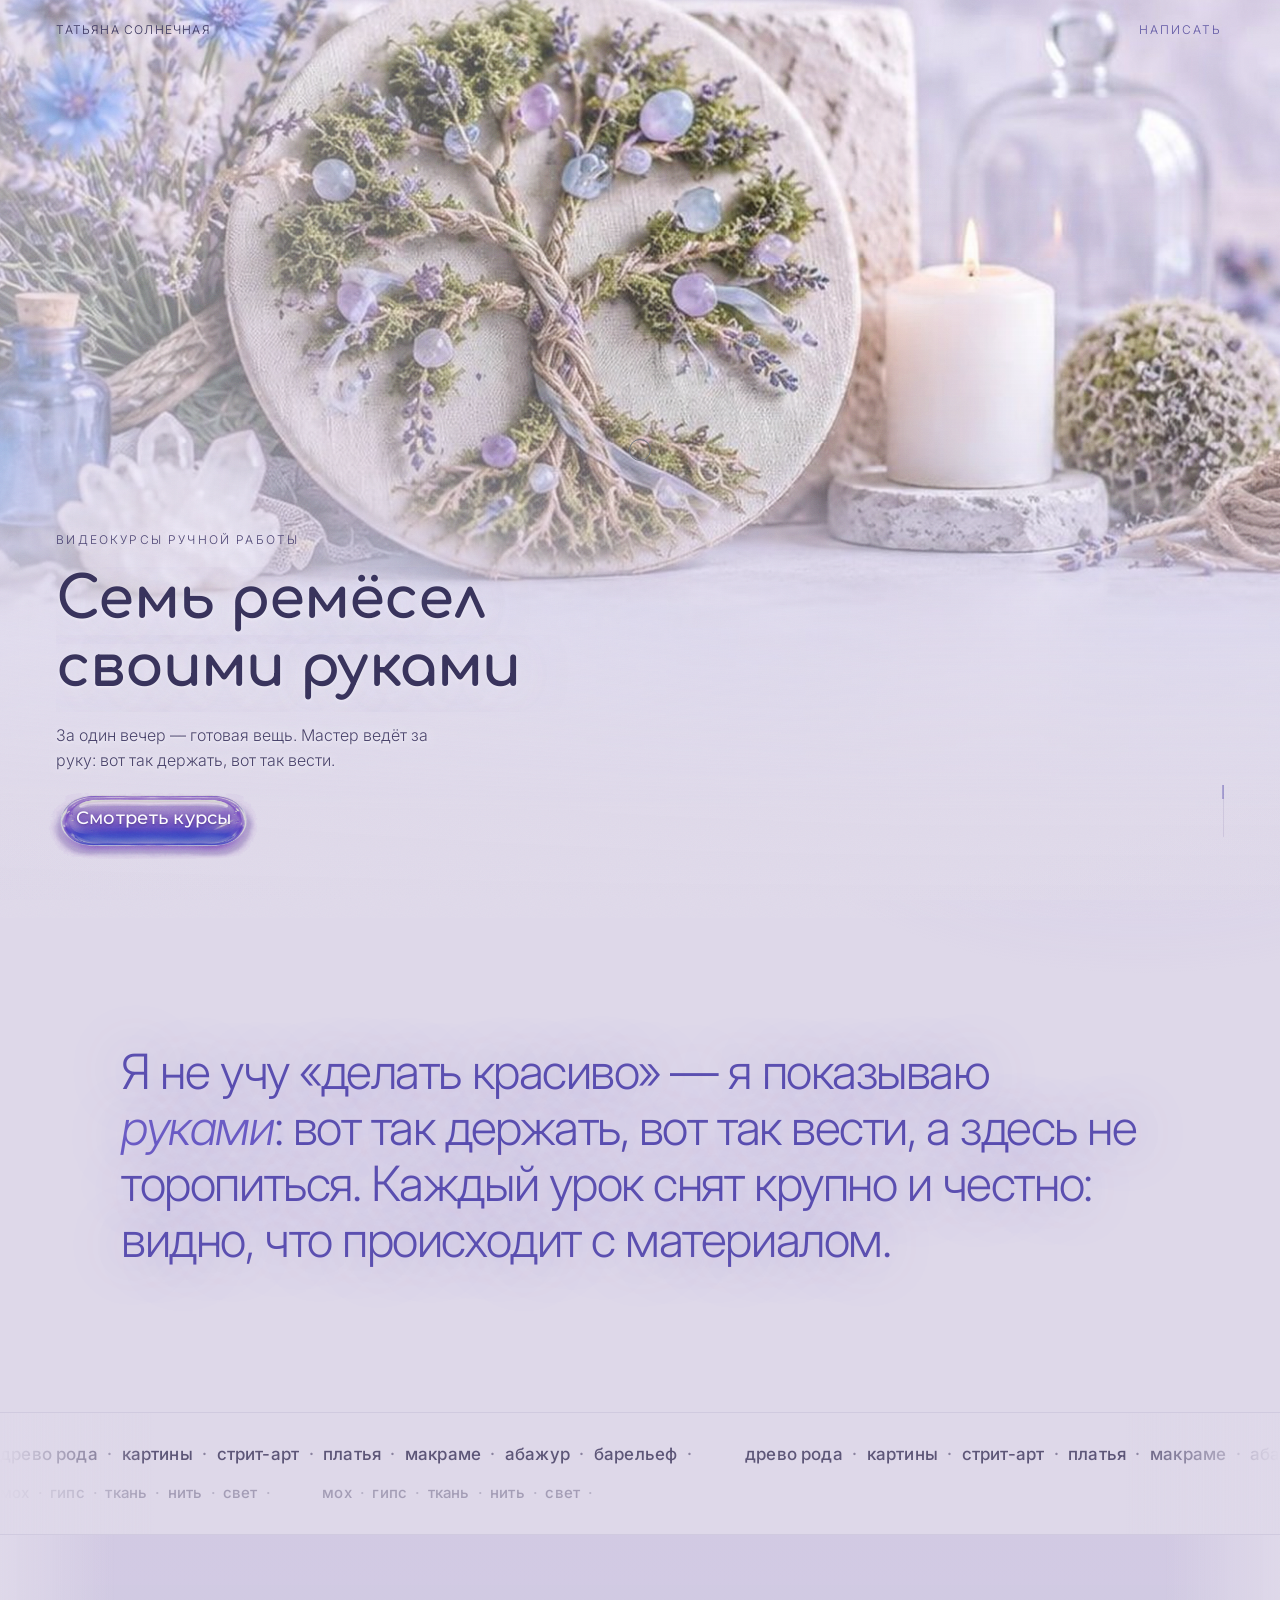
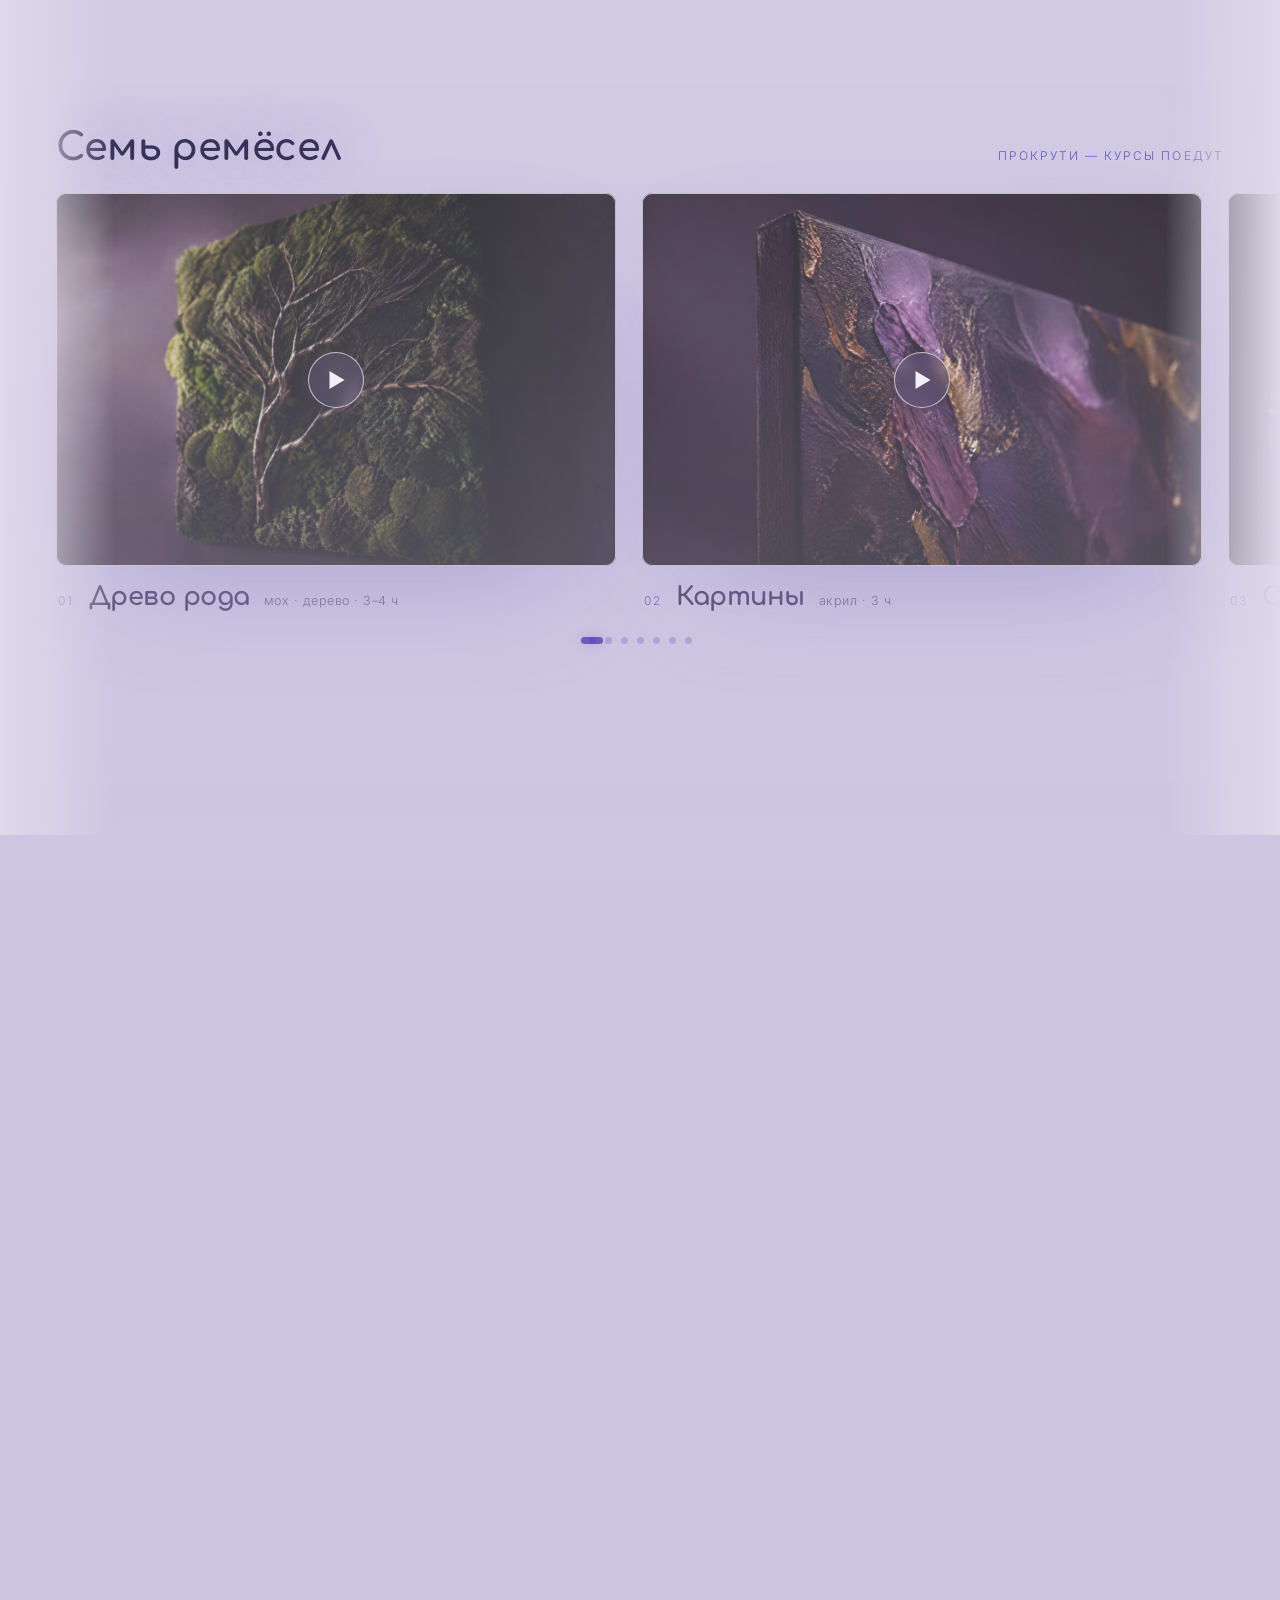
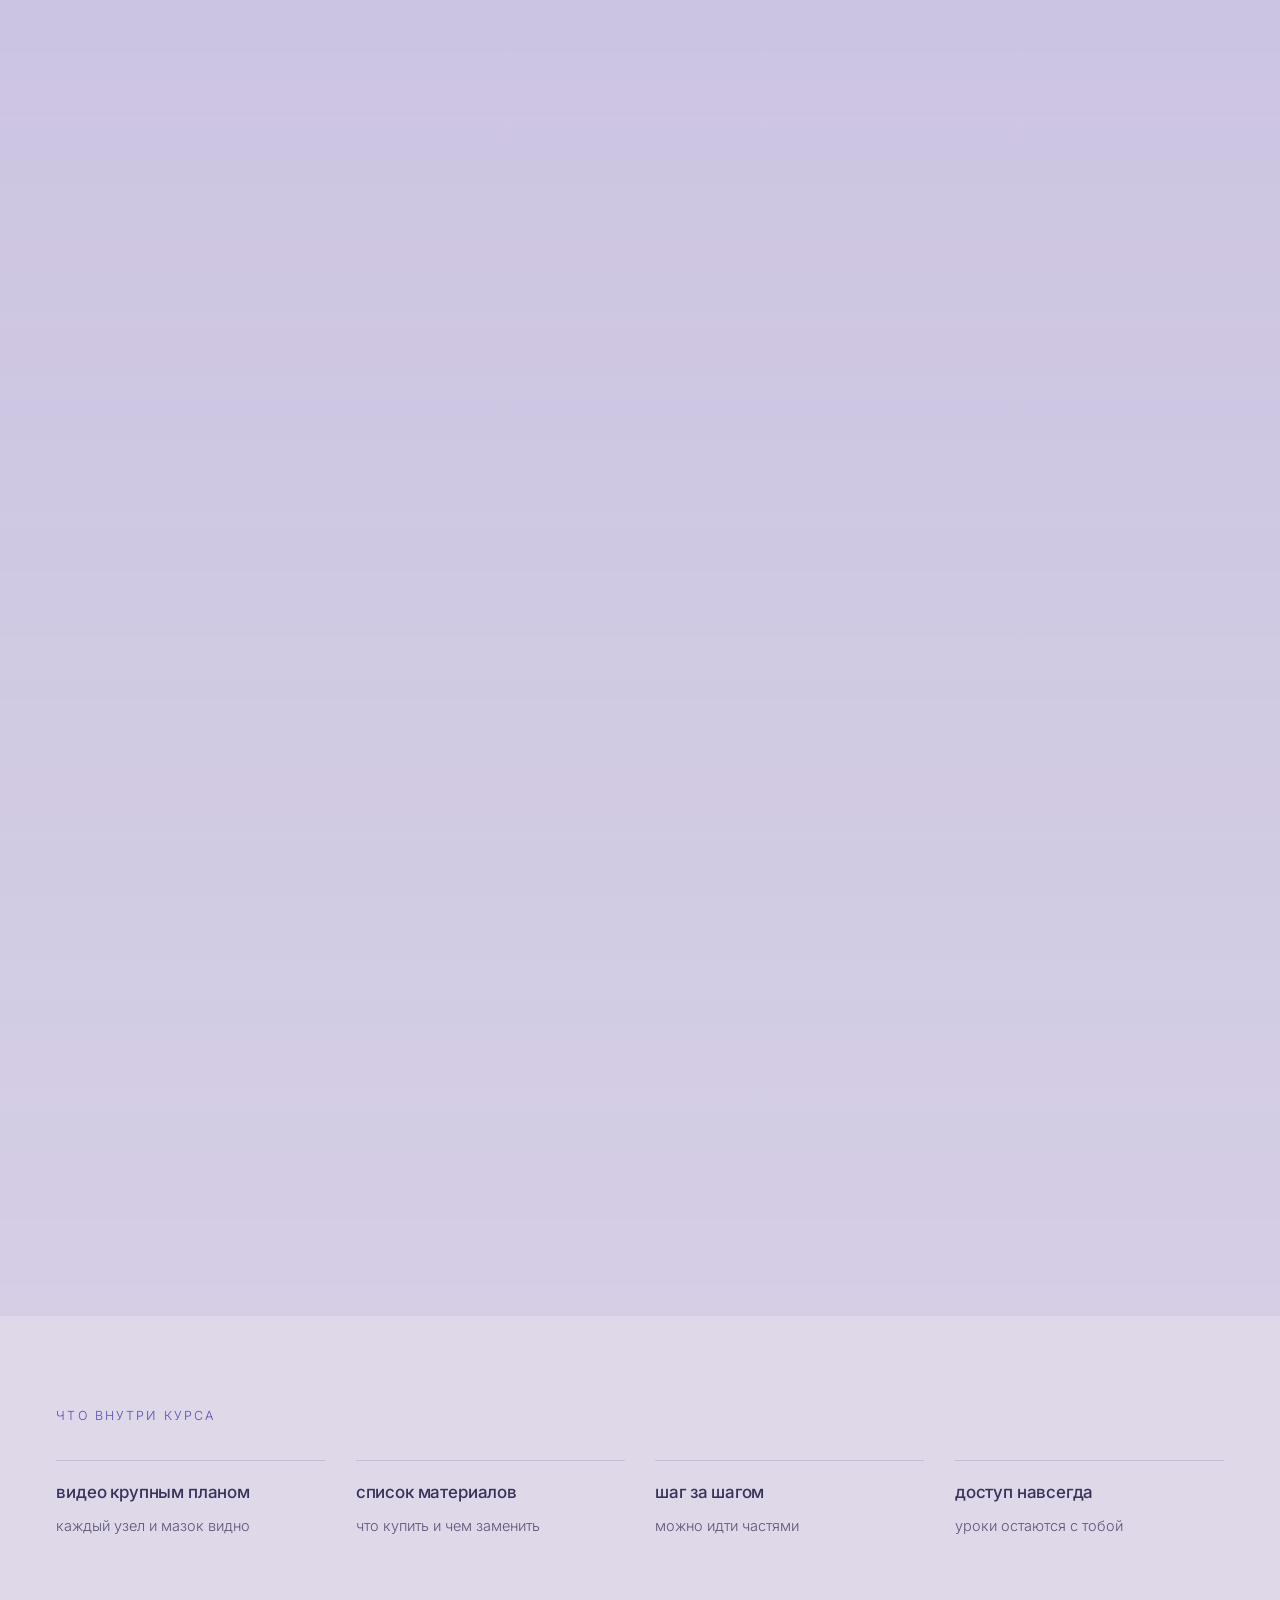
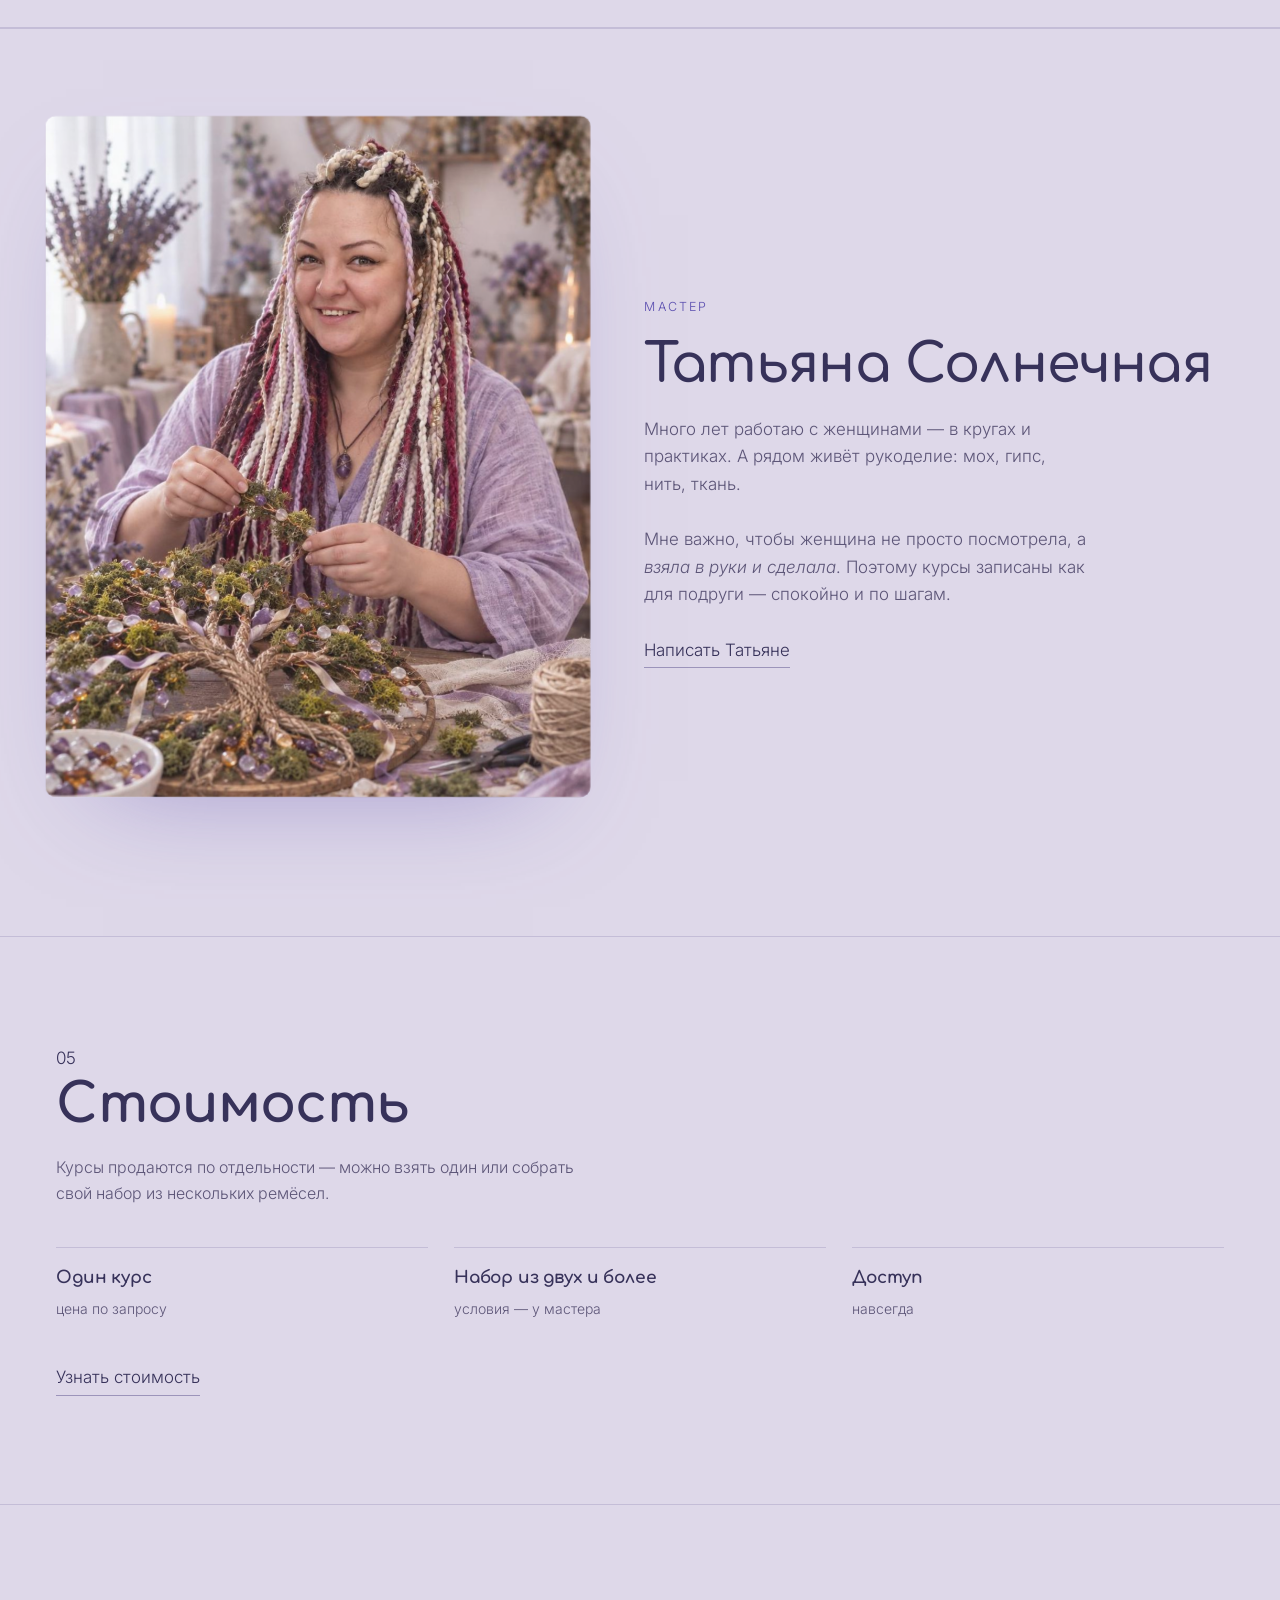
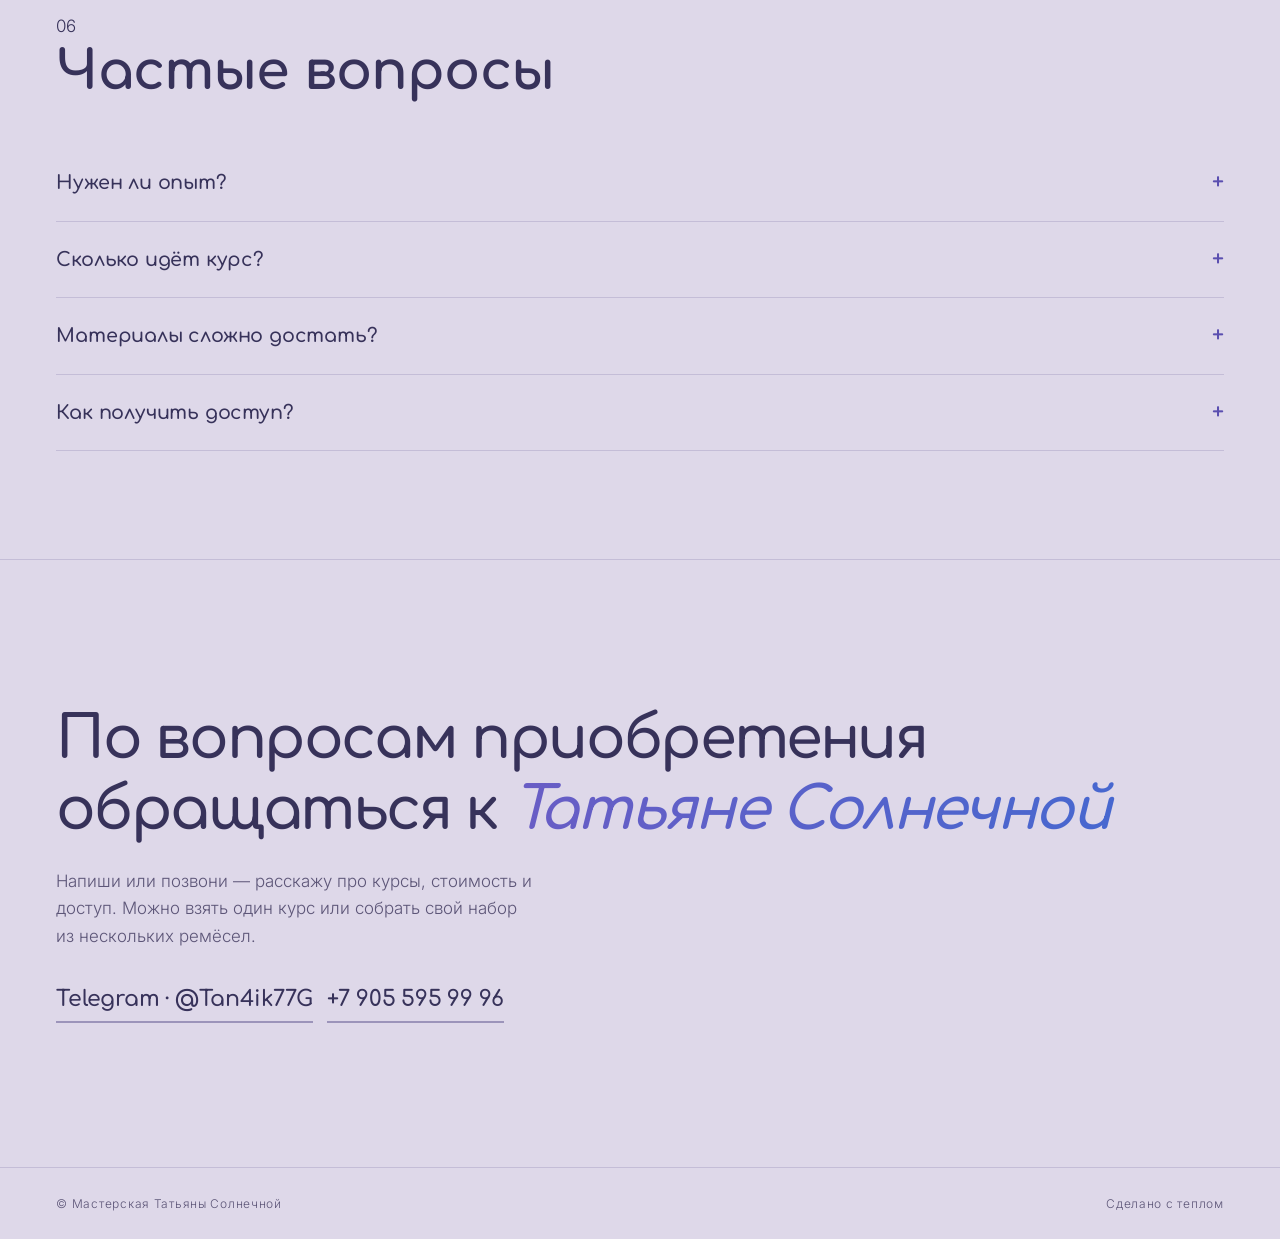
==== commit f81d381f: "Кнопка мягче (вариант 4): saturate .74 / brightness .93 / contrast .82 — приглушён блеск, контраст с" ====
--- a/index.html
+++ b/index.html
@@ -15,7 +15,7 @@
 <meta property="og:description" content="За один вечер — готовая вещь. Мастер ведёт за руку: вот так держать, вот так вести.">
 <meta property="og:image" content="img/og.jpg">
 <meta name="twitter:card" content="summary_large_image">
-<link rel="stylesheet" href="style.css?v=81">
+<link rel="stylesheet" href="style.css?v=85">
 </head>
 <body>
 
--- a/style.css
+++ b/style.css
@@ -117,7 +117,13 @@
 .pill--line:hover{border-color:var(--ink)}
 
 /* ---------- ГЕРОЙ ---------- */
-.hero{position:relative;height:100vh;height:100dvh;min-height:620px;overflow:hidden;display:flex;align-items:stretch}
+/* ВАЖНО: 100svh, а НЕ 100dvh.
+   dvh — «динамическая» высота: в Chrome на Android она меняется, когда при скролле
+   прячется адресная строка. Герой из-за этого подрастал, а картинка с cover
+   пересчитывалась — читалось как «пролистнул и размер поменялся».
+   svh — высота при показанной адресной строке, она не меняется никогда.
+   Если внизу останется полоска — она того же цвета, что фон страницы, и не видна. */
+.hero{position:relative;height:100vh;height:100svh;min-height:620px;overflow:hidden;display:flex;align-items:stretch}
 /* запас по высоте: сдвиг параллакса не должен оголять край картинки */
 /* ВАЖНО: слои выровнены по ВЕРХУ героя, а запас уходит ВНИЗ.
    Предметы на картинке живут в верхней половине, ниже — пустой фон.
@@ -140,8 +146,8 @@
    Если масштаб менять в анимации, Chrome перерисовывает её растр каждый кадр
    (отсюда дёрганье), а глазу это читается как «размер поменялся». */
 @keyframes drift{
-  from{transform:translate3d(-3%,0,0) scale(1.04)}
-  to{transform:translate3d(3%,0,0) scale(1.04)}
+  from{transform:translate3d(-2%,0,0)}
+  to{transform:translate3d(2%,0,0)}
 }
 /* светлая вуаль: картинка дышит сверху, низ ровно уходит в фон страницы —
    текст теперь тёмный, поэтому шторки не затемняют, а наоборот проясняют */
@@ -281,8 +287,21 @@
   padding:26px var(--pad);border-top:1px solid var(--line);color:var(--dim);font-size:12px;letter-spacing:.06em}
 
 /* ---------- адаптив ---------- */
+/* ТЕЛЕФОН: картинка в натуральную величину.
+   Предметы на ней занимают верхние 57%, поэтому любое растягивание опускает их
+   вниз — и они заезжают под текст. Здесь размер ровно по высоте слоя (auto 104%),
+   верх прибит к верху героя, а запас на сдвиг даётся только по бокам. */
 @media (max-width:900px){
   :root{--hero-mobile:url('img/hero-mobile.jpg?v=67')}
+  .hero__media{inset:0}
+  .hero__drift{inset:0 -3% 0 -3%;background-size:cover;background-position:50% 0}
+  /* текст опускаем ниже предметов и собираем в ровный ритм:
+     подпись 10 → заголовок 12 → лид 13 → кнопка. Отступы растут,
+     поэтому блок читается как одно целое, а не как набор строк */
+  .hero__inner{padding-bottom:clamp(8px,1.6vh,22px)}
+  .hero__kicker{margin:0 0 10px}
+  .hero__lead{margin-top:12px}
+  .hero__inner > .pill{margin-top:13px}
   .hero__drift{background-position:center,center}
   .slide{width:78vw}
   .gallery__sticky{height:auto;position:relative;padding:60px 0}
@@ -497,3 +516,17 @@
 @keyframes ripple{to{transform:translate(-50%,-50%) scale(1);opacity:0}}
 .petal{position:fixed;z-index:999;pointer-events:none;border-radius:60% 0 60% 0;
   box-shadow:0 0 6px rgba(140,120,220,.5)}
+
+
+/* ===== ТЕЛЕФОН: посадка текста под предметами =====
+   Предметы на картинке занимают верхние ~55%, ниже — пустой фон.
+   Задача: текст должен начинаться ПОСЛЕ них, но всё ещё помещаться в экран.
+   Поэтому отступы внутри блока поджаты (8 → 10 → 10 — ровный, чуть растущий ритм),
+   а межстрочные в заголовке и лиде уменьшены: это даёт ~37 px вниз без потери вида. */
+@media (max-width:900px){
+  .hero__inner{padding-bottom:clamp(6px,1.3vh,18px)}
+  .hero__kicker{margin:0 0 8px}
+  .hero__title{line-height:1.06}
+  .hero__lead{margin-top:10px;line-height:1.42}
+  .hero__inner > .pill{margin-top:10px}
+}
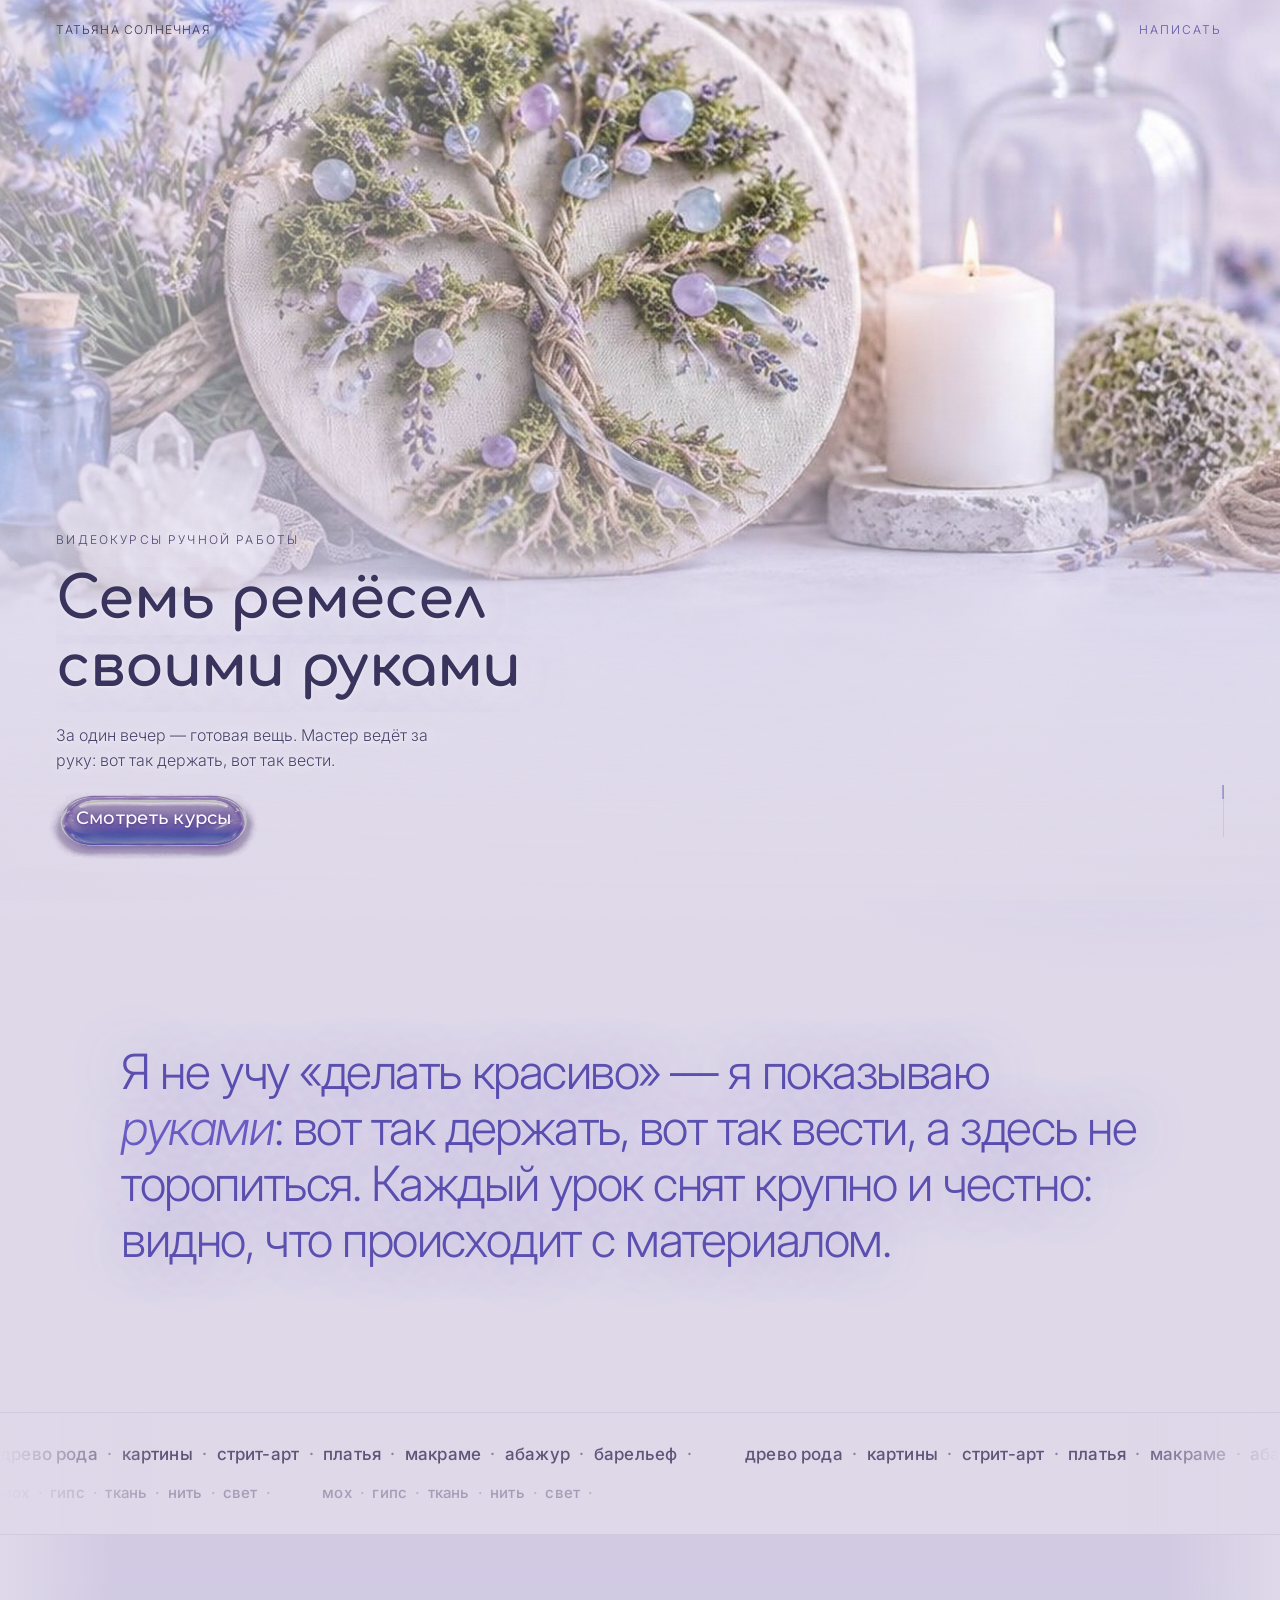
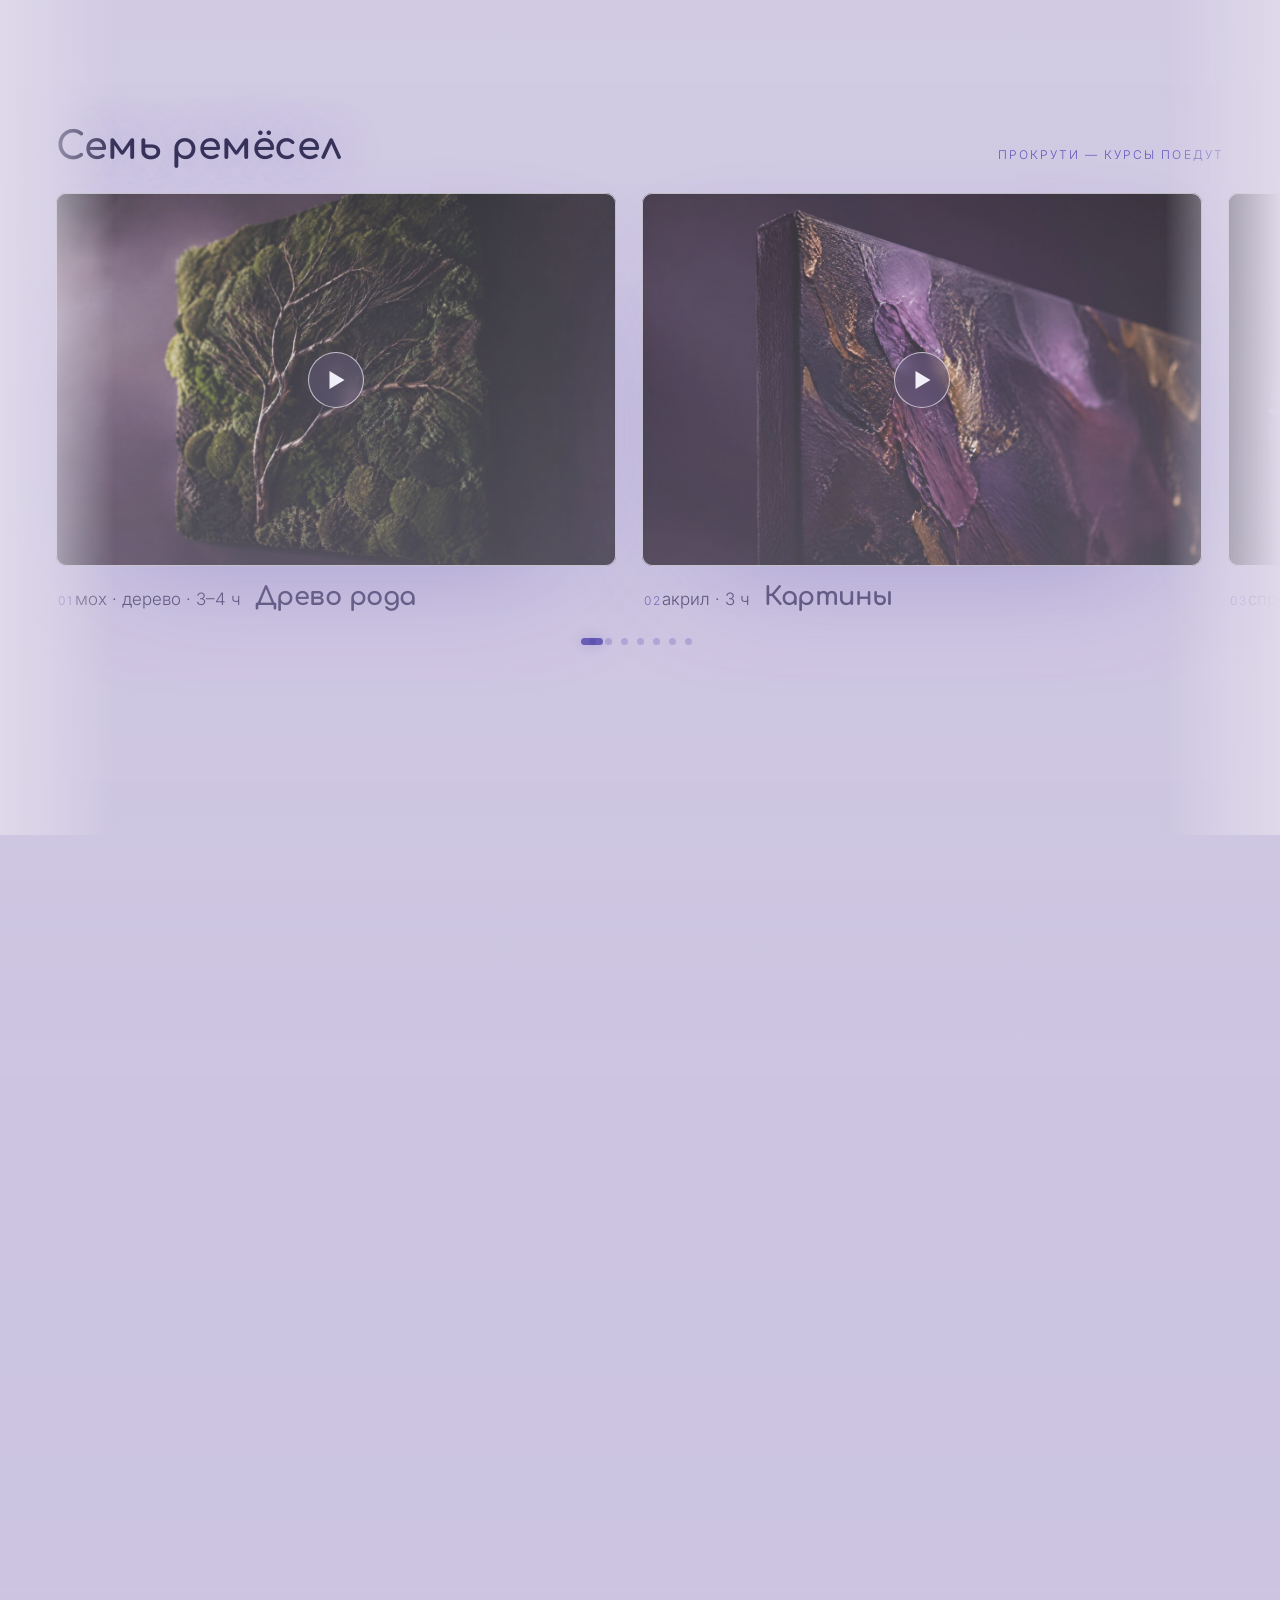
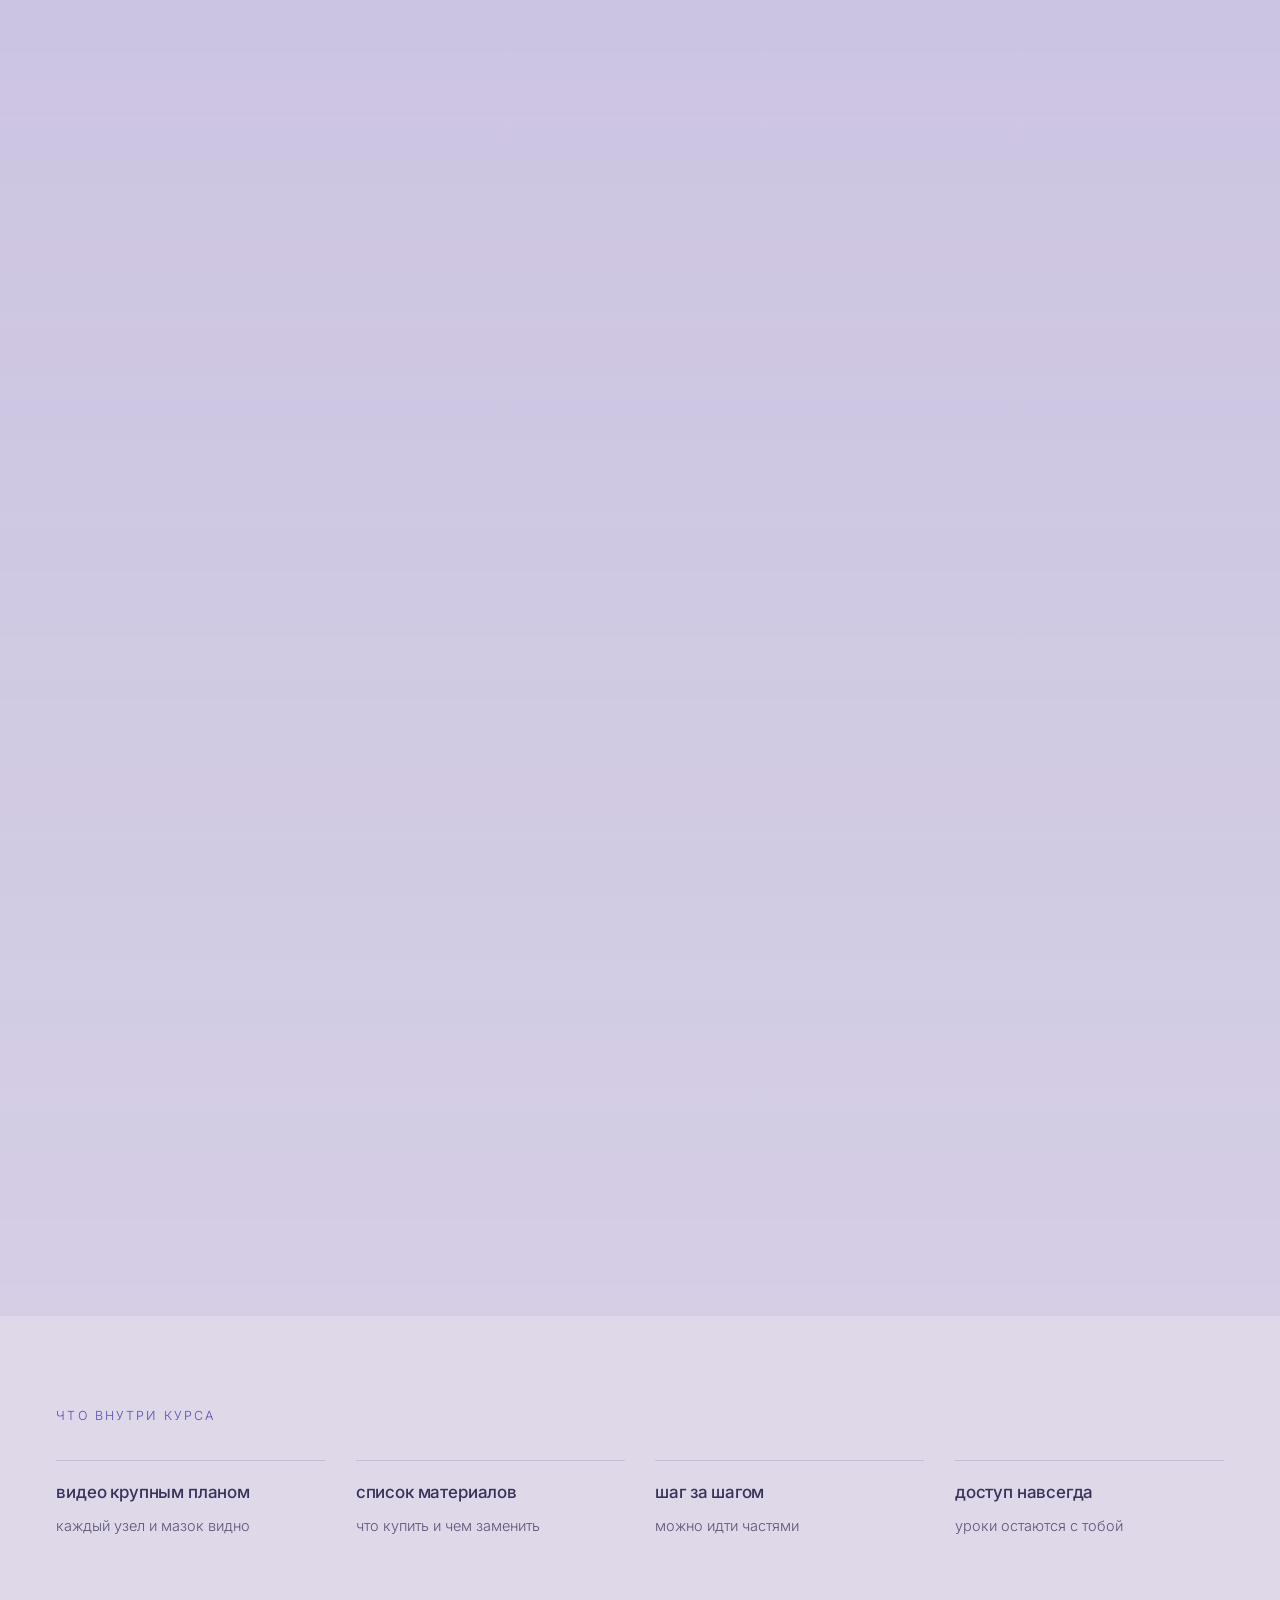
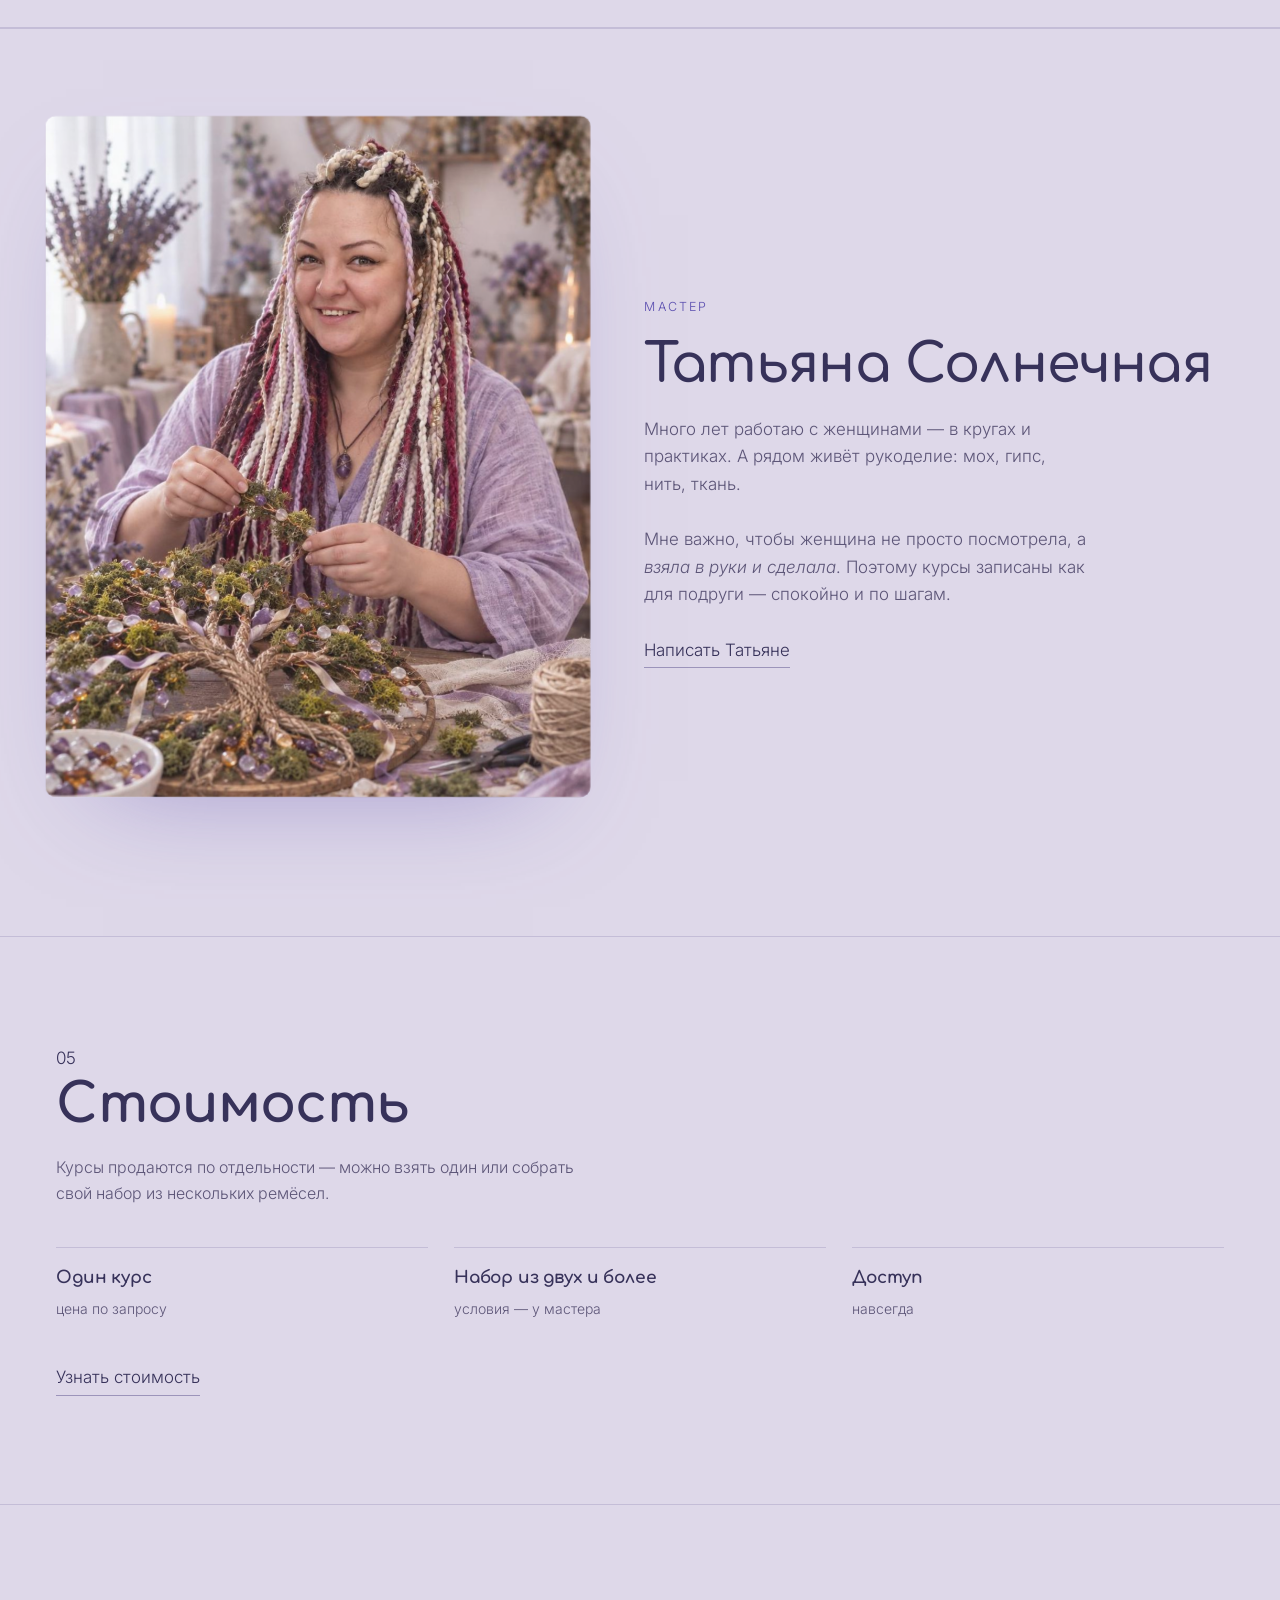
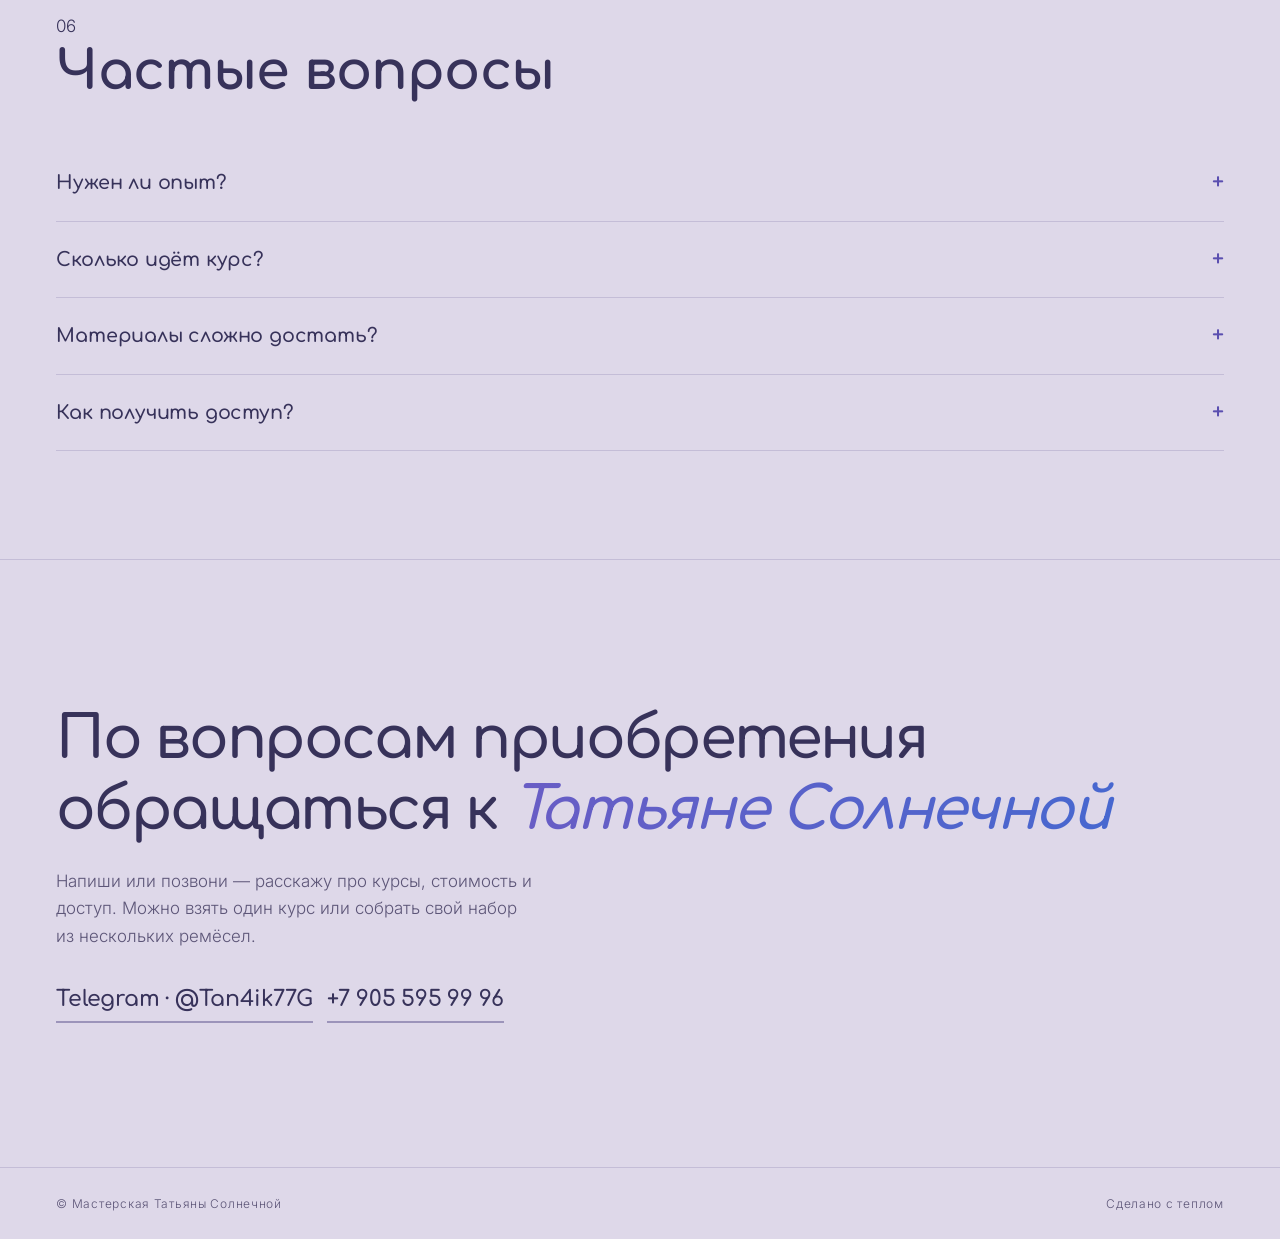
==== commit de9ad88e: "Низ галереи: точки заменены миниатюрами курсов (вариант А); подпись курса переставлена в столбик — н" ====
--- a/index.html
+++ b/index.html
@@ -15,7 +15,7 @@
 <meta property="og:description" content="За один вечер — готовая вещь. Мастер ведёт за руку: вот так держать, вот так вести.">
 <meta property="og:image" content="img/og.jpg">
 <meta name="twitter:card" content="summary_large_image">
-<link rel="stylesheet" href="style.css?v=85">
+<link rel="stylesheet" href="style.css?v=87">
 </head>
 <body>
 
@@ -77,37 +77,37 @@
 
         <article class="slide" style="--img:url('img/01.jpg')">
           <div class="slide__ph"><span class="slide__play" aria-hidden="true"></span></div>
-          <div class="slide__meta"><span class="n">01</span><h3>Древо рода</h3><p>мох · дерево · 3–4 ч</p></div>
+          <div class="slide__meta"><div class="meta__top"><span class="n">01</span><span>мох · дерево · 3–4 ч</span></div><h3>Древо рода</h3></div>
         </article>
 
         <article class="slide" style="--img:url('img/02.jpg')">
           <div class="slide__ph"><span class="slide__play" aria-hidden="true"></span></div>
-          <div class="slide__meta"><span class="n">02</span><h3>Картины</h3><p>акрил · 3 ч</p></div>
+          <div class="slide__meta"><div class="meta__top"><span class="n">02</span><span>акрил · 3 ч</span></div><h3>Картины</h3></div>
         </article>
 
         <article class="slide" style="--img:url('img/03.jpg')">
           <div class="slide__ph"><span class="slide__play" aria-hidden="true"></span></div>
-          <div class="slide__meta"><span class="n">03</span><h3>Стрит-арт</h3><p>спрей · 2–3 ч</p></div>
+          <div class="slide__meta"><div class="meta__top"><span class="n">03</span><span>спрей · 2–3 ч</span></div><h3>Стрит-арт</h3></div>
         </article>
 
         <article class="slide" style="--img:url('img/04.jpg')">
           <div class="slide__ph"><span class="slide__play" aria-hidden="true"></span></div>
-          <div class="slide__meta"><span class="n">04</span><h3>Платья</h3><p>ткань · 5 ч</p></div>
+          <div class="slide__meta"><div class="meta__top"><span class="n">04</span><span>ткань · 5 ч</span></div><h3>Платья</h3></div>
         </article>
 
         <article class="slide" style="--img:url('img/05.jpg')">
           <div class="slide__ph"><span class="slide__play" aria-hidden="true"></span></div>
-          <div class="slide__meta"><span class="n">05</span><h3>Макраме · панно</h3><p>шнур · 3 ч</p></div>
+          <div class="slide__meta"><div class="meta__top"><span class="n">05</span><span>шнур · 3 ч</span></div><h3>Макраме · панно</h3></div>
         </article>
 
         <article class="slide" style="--img:url('img/06.jpg')">
           <div class="slide__ph"><span class="slide__play" aria-hidden="true"></span></div>
-          <div class="slide__meta"><span class="n">06</span><h3>Макраме · абажур</h3><p>свет · 4 ч</p></div>
+          <div class="slide__meta"><div class="meta__top"><span class="n">06</span><span>свет · 4 ч</span></div><h3>Макраме · абажур</h3></div>
         </article>
 
         <article class="slide" style="--img:url('img/07.jpg')">
           <div class="slide__ph"><span class="slide__play" aria-hidden="true"></span></div>
-          <div class="slide__meta"><span class="n">07</span><h3>Ботанический барельеф</h3><p>гипс · 2–3 ч</p></div>
+          <div class="slide__meta"><div class="meta__top"><span class="n">07</span><span>гипс · 2–3 ч</span></div><h3>Ботанический барельеф</h3></div>
         </article>
 
       </div>
@@ -182,7 +182,7 @@
   <span>Сделано с теплом</span>
 </footer>
 
-<script src="script.js?v=22"></script>
+<script src="script.js?v=23"></script>
 
 </body>
 </html>
--- a/style.css
+++ b/style.css
@@ -91,7 +91,10 @@
    margin-left компенсирует прозрачное поле картинки, чтобы капсула встала по краю текста. */
 .pill::before{content:"";position:absolute;inset:0;z-index:-1;border-radius:inherit;pointer-events:none;
   background:url('img/btn.png') center/100% 100% no-repeat;
-  filter:saturate(.88) brightness(.96);
+  /* мягкость кнопки (брат выбрал вариант 4 из сравнения):
+     насыщенность .74, яркость .93, контраст .82 — блеск приглушён, но не затушено.
+     Контраст белой надписи при этом даже вырос: 5.56:1 против 5.42. */
+  filter:saturate(.74) brightness(.93) contrast(.82);
   transition:filter .3s ease}
 .hero__inner > .pill{margin-left:-10px}
 /* по стеклу раз в пять секунд пробегает блик — кнопка «живая» и просит нажатия */
@@ -100,7 +103,7 @@
   animation:sheen 5.4s ease-in-out infinite}
 @keyframes sheen{0%,60%{transform:translateX(0);opacity:0}8%{opacity:.9}72%{transform:translateX(460%);opacity:0}100%{transform:translateX(460%);opacity:0}}
 .pill:hover{transform:translateY(-2px)}
-.pill:hover::before{filter:brightness(1.04) saturate(1.04)}
+.pill:hover::before{filter:saturate(.80) brightness(.97) contrast(.88)}
 .pill:active{transform:translateY(4px) scale(.99)}
 .pill:active::before{filter:brightness(.97)}
 .pill--line{width:auto;height:52px;padding:0 26px;border:1px solid rgba(90,80,140,.35);color:#5b4fb0}
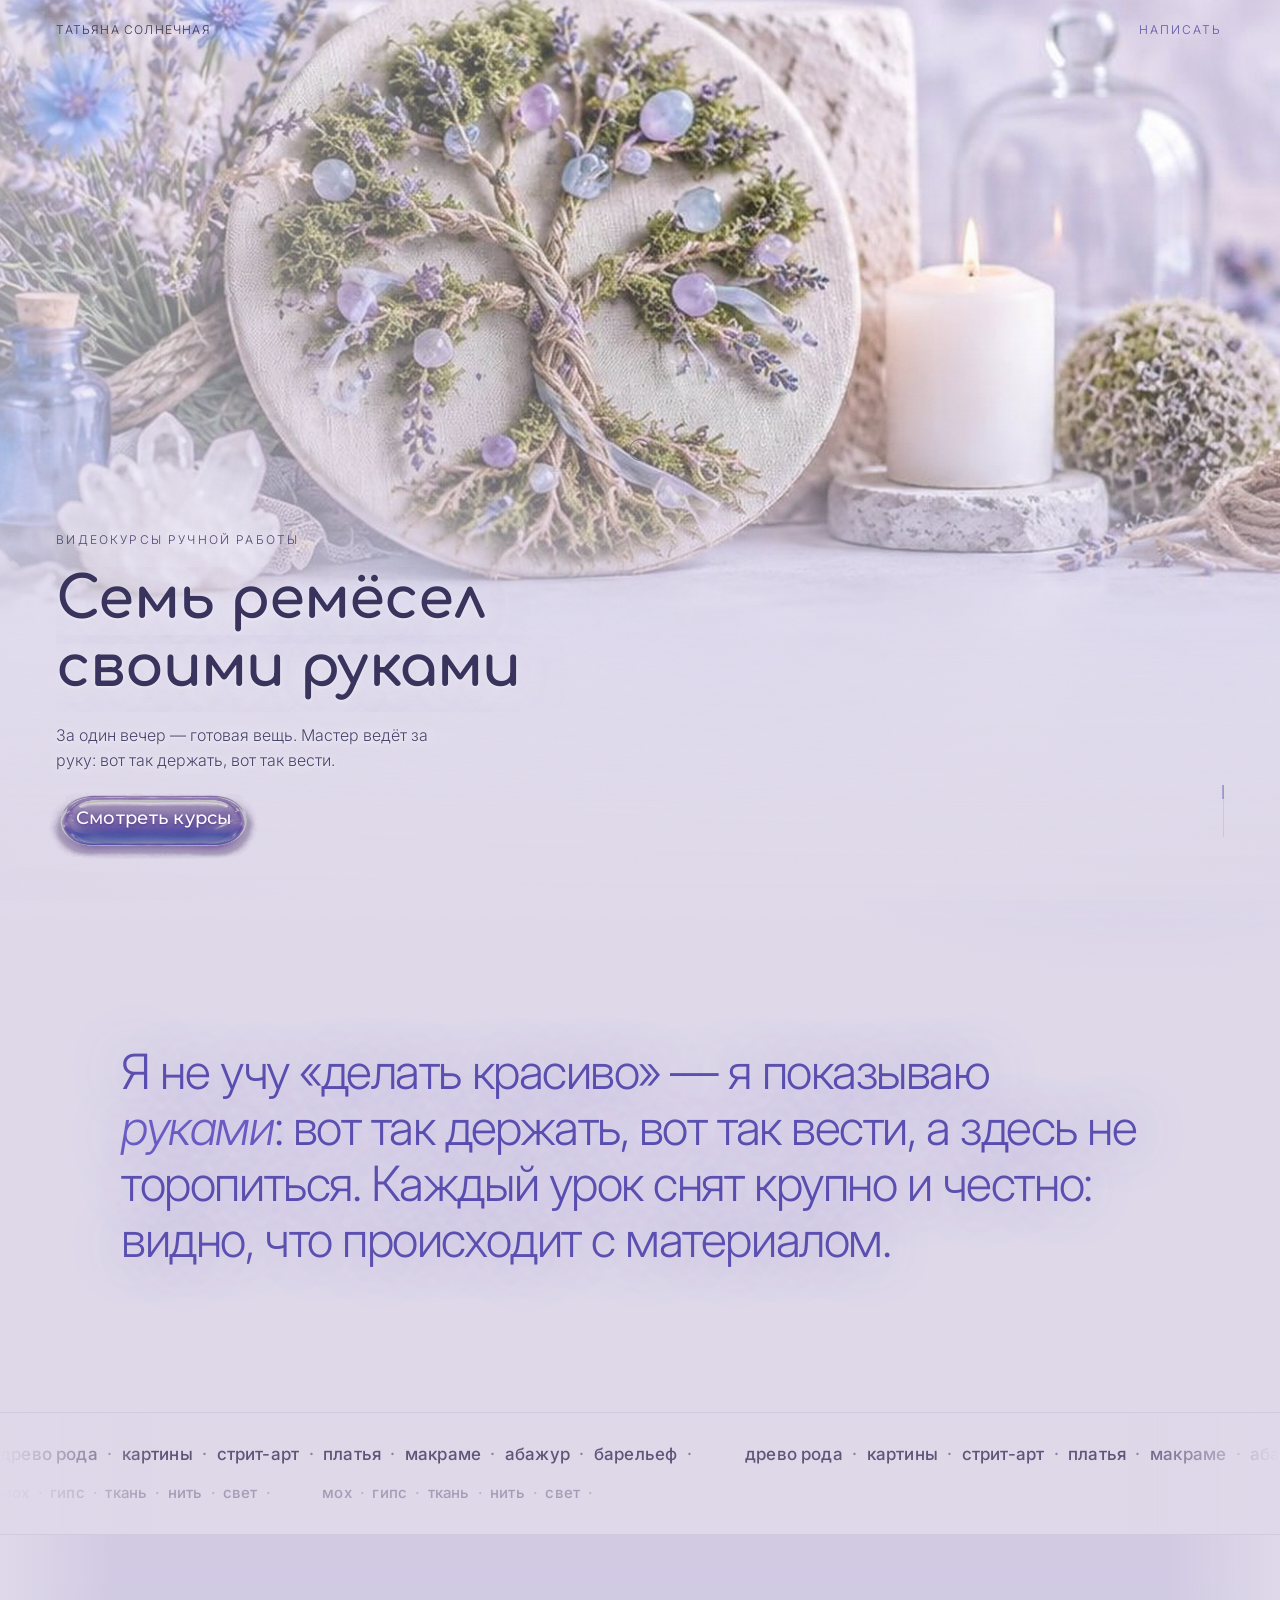
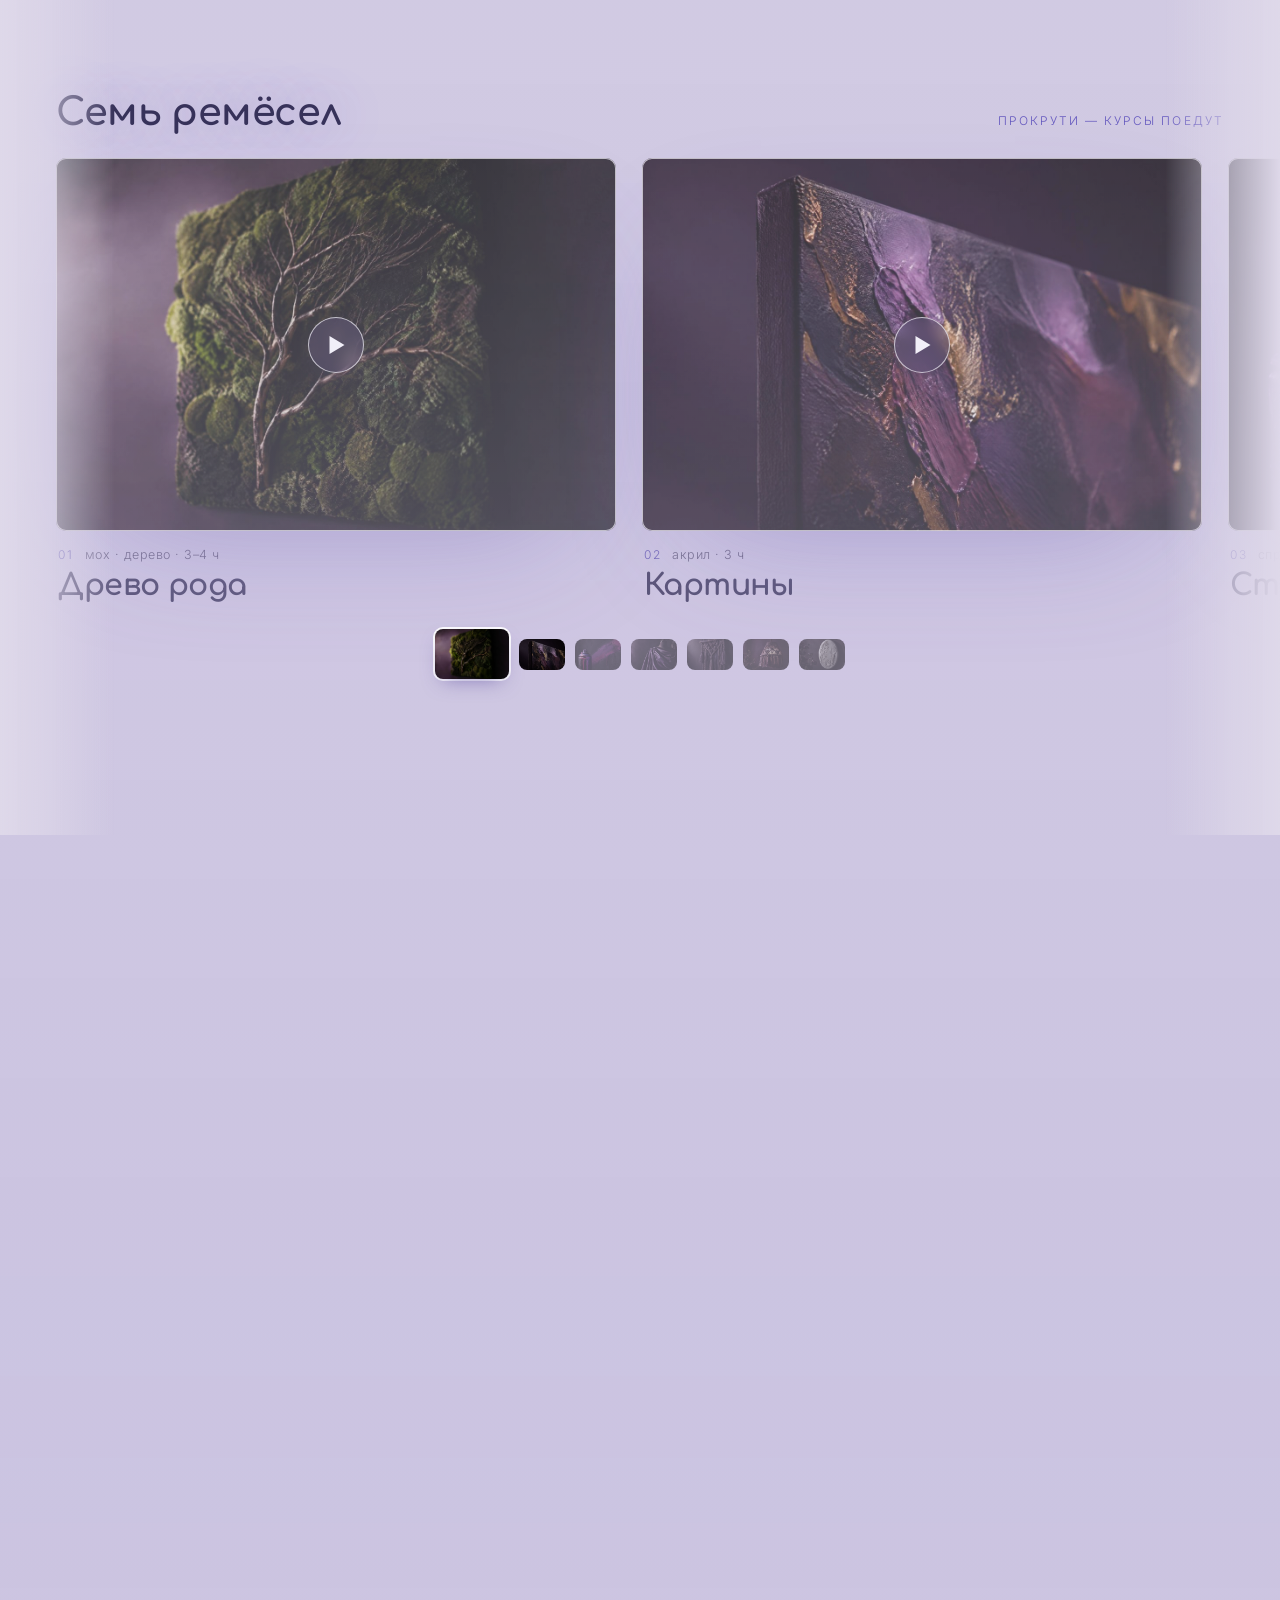
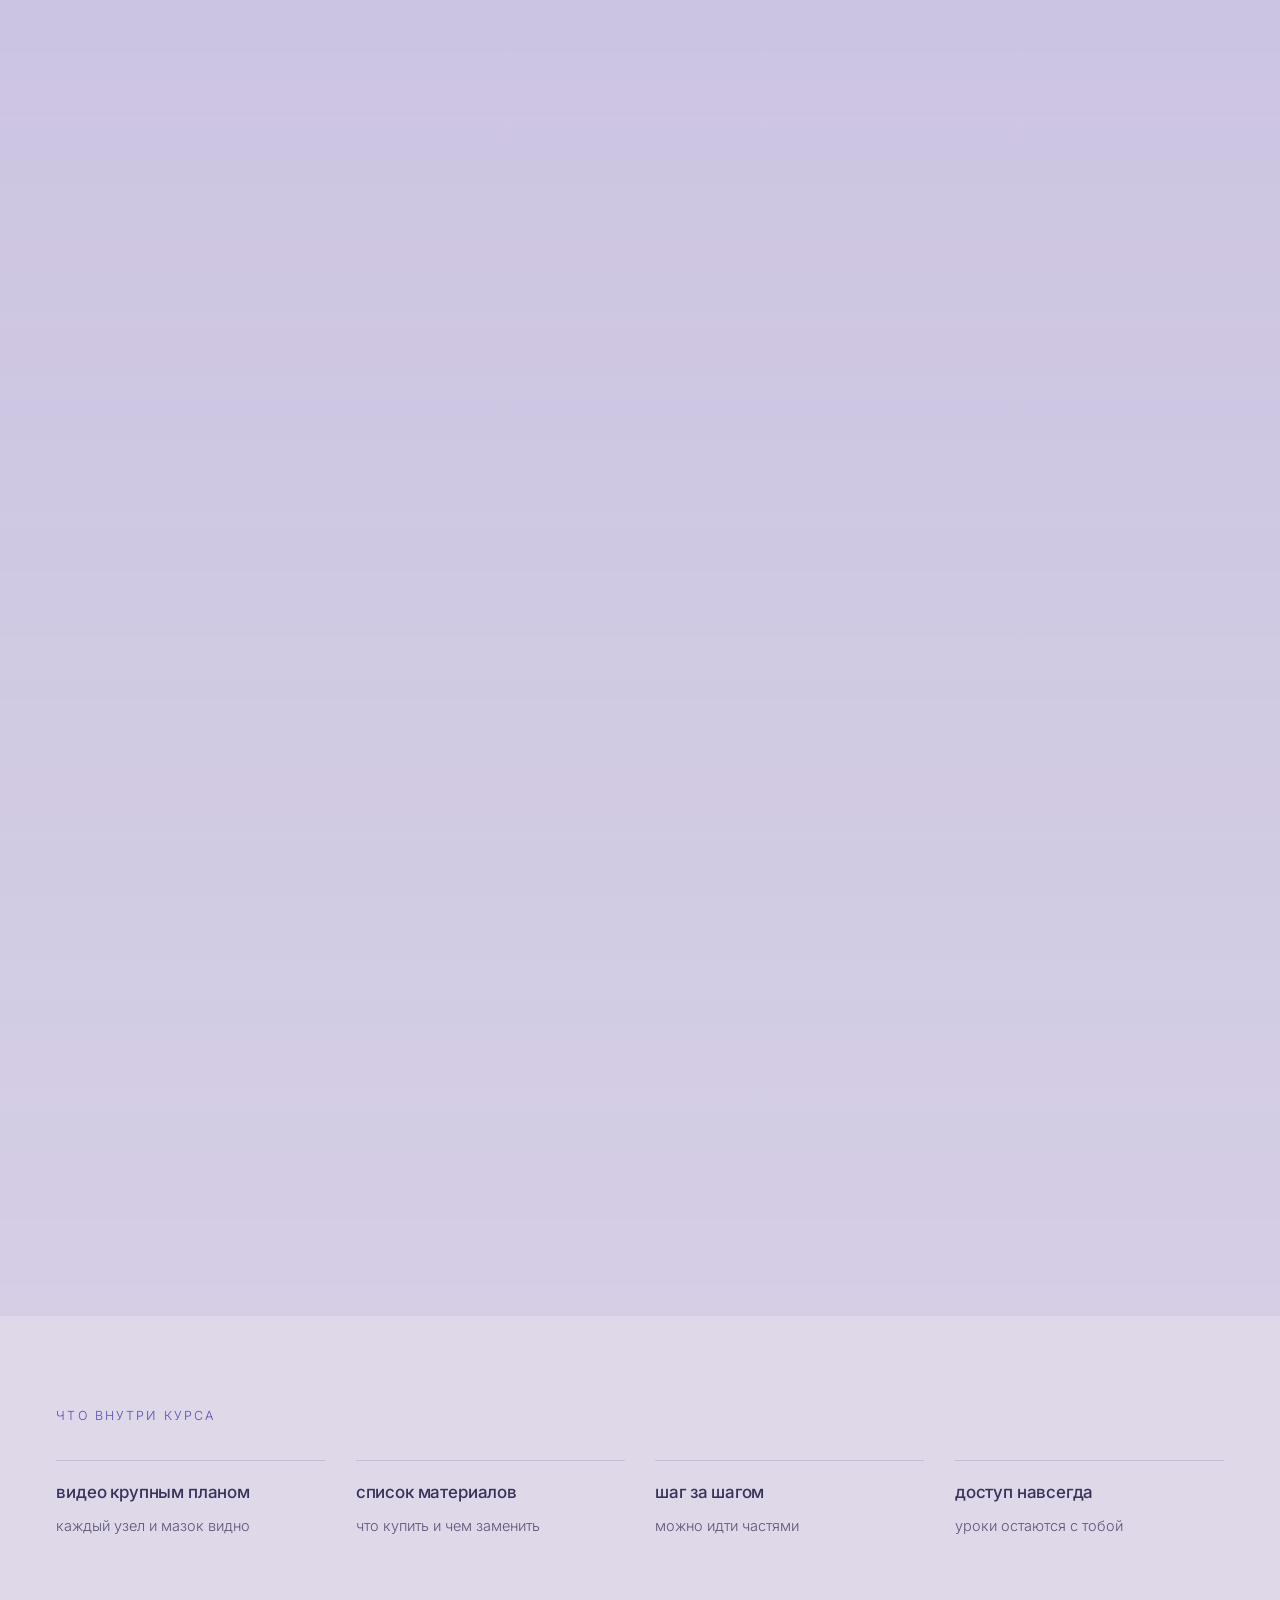
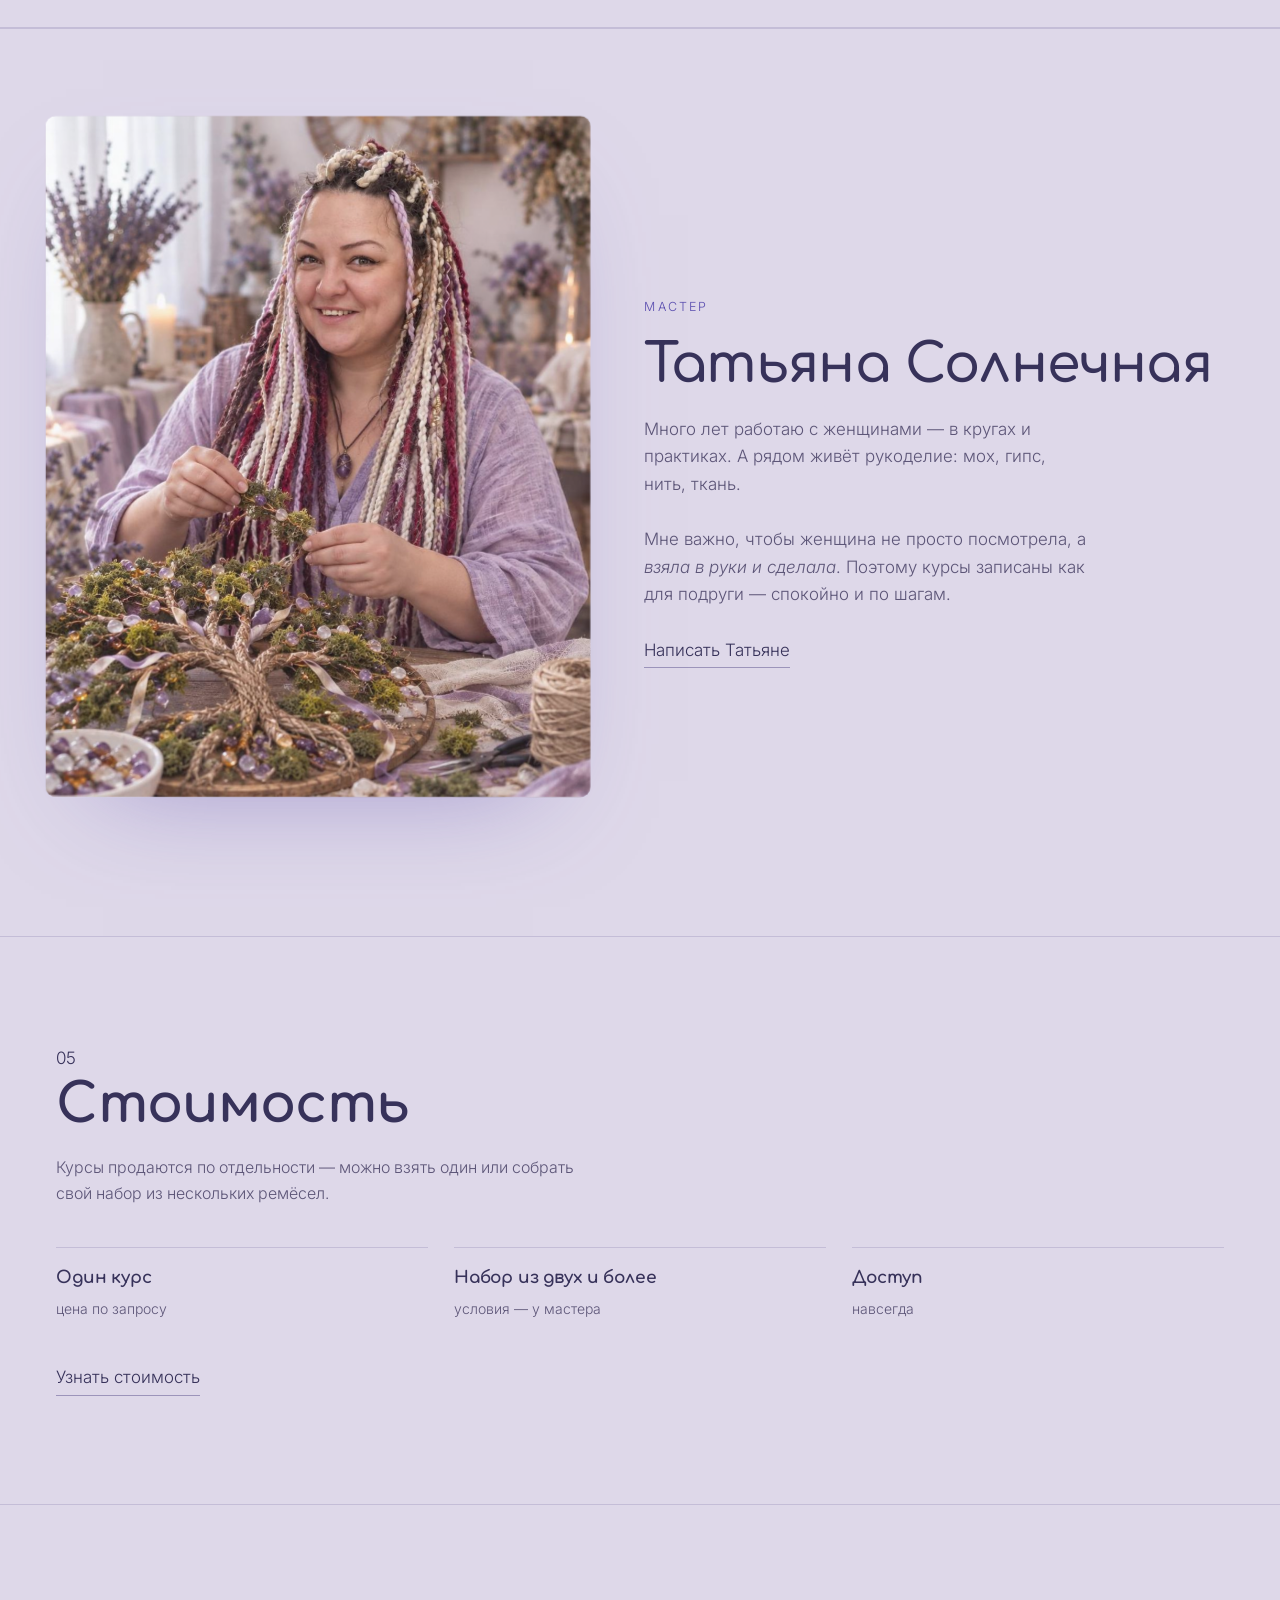
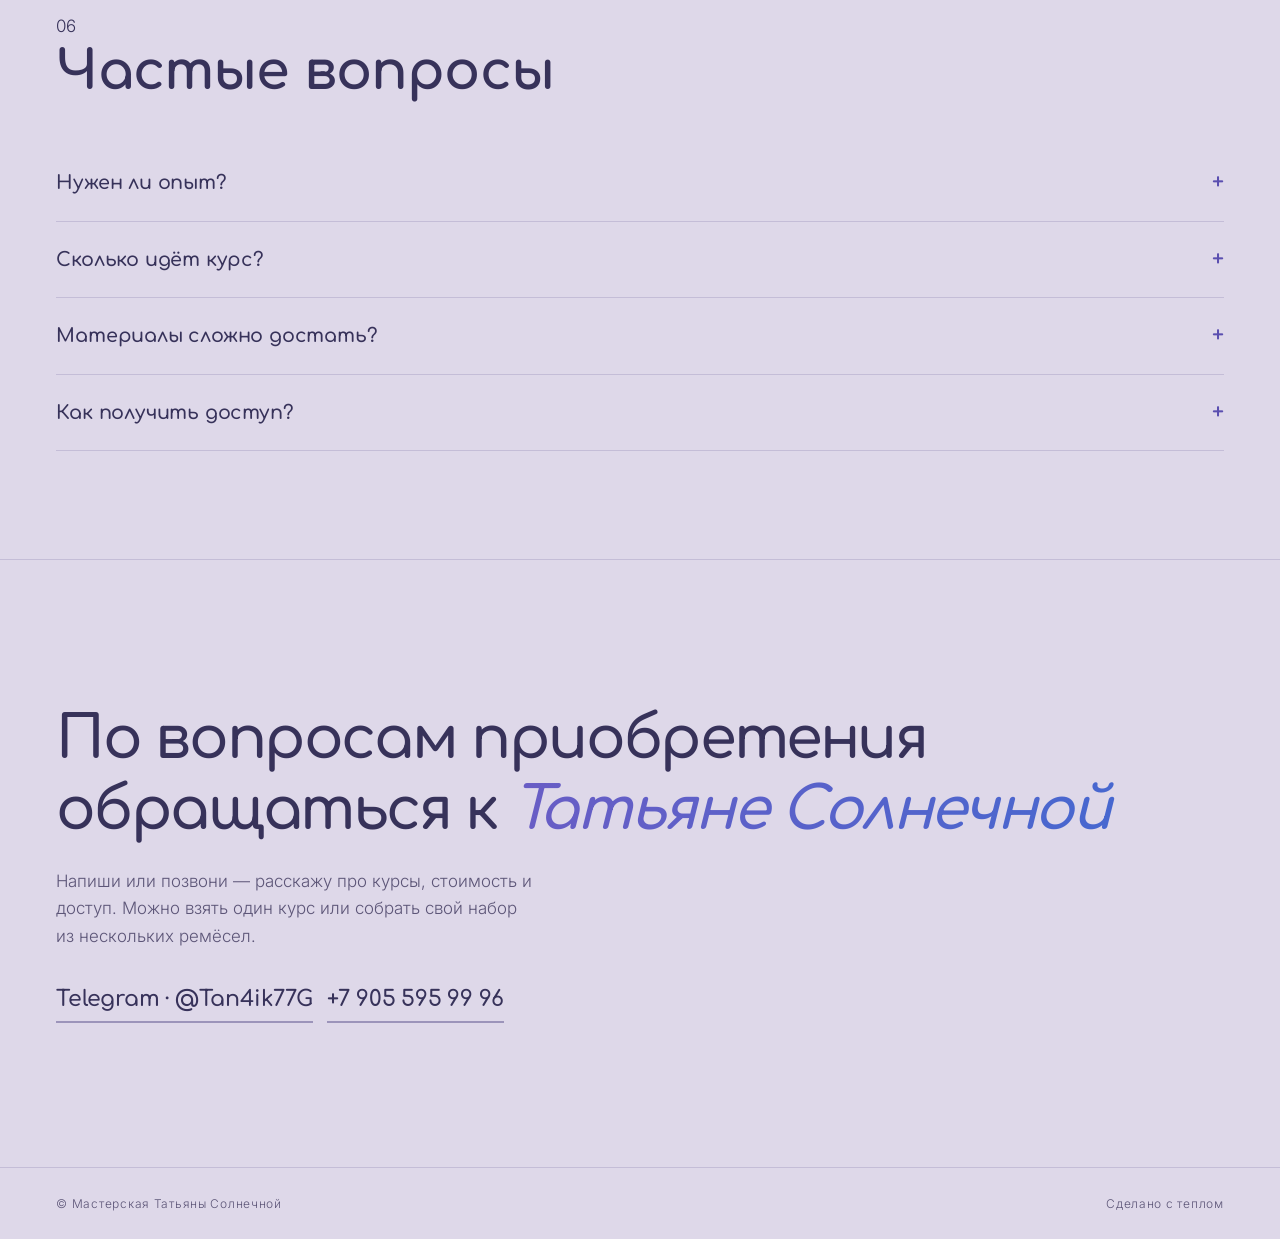
==== commit a99e654f: "Убрана системная подсветка касания (-webkit-tap-highlight-color) — на миниатюрах она рисовала прямоу" ====
--- a/index.html
+++ b/index.html
@@ -15,7 +15,7 @@
 <meta property="og:description" content="За один вечер — готовая вещь. Мастер ведёт за руку: вот так держать, вот так вести.">
 <meta property="og:image" content="img/og.jpg">
 <meta name="twitter:card" content="summary_large_image">
-<link rel="stylesheet" href="style.css?v=87">
+<link rel="stylesheet" href="style.css?v=88">
 </head>
 <body>
 
--- a/style.css
+++ b/style.css
@@ -252,9 +252,13 @@
   transform:scale(1);transition:transform .9s var(--ease),filter .7s ease,box-shadow .7s ease;filter:saturate(.96)}
 .slide:hover .slide__ph{transform:scale(1.03);filter:saturate(1.04);
   box-shadow:0 58px 150px -60px rgba(120,105,190,.85), 0 0 0 1px rgba(100,90,155,.22) inset}
-.slide__meta{display:flex;align-items:baseline;gap:14px;padding:16px 2px 0}
+/* подпись в столбик: в одну строку заголовку доставалось 117 px из 281,
+   и «Ботанический барельеф» рвался на два куска. Теперь название во всю ширину. */
+.slide__meta{display:flex;flex-direction:column;gap:3px;padding:14px 2px 0}
+.meta__top{display:flex;align-items:baseline;gap:10px;font-size:12.5px;color:var(--dim);letter-spacing:.04em}
 .slide__meta .n{font-size:12px;letter-spacing:.18em;color:#5b4fb0}
-.slide__meta h3{font-family:'Comfortaa',system-ui,sans-serif;font-size:clamp(21px,2vw,30px);font-weight:700;letter-spacing:-.02em}
+.slide__meta h3{font-family:'Comfortaa',system-ui,sans-serif;
+  font-size:clamp(20px,5.2vw,30px);font-weight:700;letter-spacing:-.02em;line-height:1.15}
 .slide__meta p{margin:0;font-size:12.5px;color:var(--dim);letter-spacing:.04em}
 
 /* ---------- МАСТЕР ---------- */
@@ -365,10 +369,33 @@
 .faq__list summary:hover{color:#5b4fb0}
 .faq__list p{margin:0 0 22px;color:var(--dim);max-width:60ch}
 
-/* ================= ТОЧКИ ГАЛЕРЕИ ================= */
-.dots{display:flex;gap:9px;justify-content:center;padding:22px var(--pad) 0}
-.dots i{width:7px;height:7px;border-radius:50%;background:rgba(118,104,180,.32);transition:background .3s,transform .3s}
-.dots i.on{background:#6559be;transform:scale(1.35)}
+/* ===== НИЗ ГАЛЕРЕИ: миниатюры курсов (выбран вариант А) =====
+   Вместо точек — сами курсы маленькими кадрами. Активный растёт и наливается
+   цветом, остальные приглушены: видно, куда листать, и можно ткнуть пальцем. */
+.dots{
+  position:relative;display:flex;gap:8px;justify-content:center;align-items:center;
+  padding:22px 18px 0;
+}
+.dots .thumb{
+  position:relative;flex:0 0 auto;display:block;padding:0;border:0;cursor:pointer;
+  width:34px;height:23px;border-radius:7px;
+  background-size:cover;background-position:center;background-color:#d3cbe2;
+  opacity:.5;filter:saturate(.5);
+  transition:width .5s var(--ease),height .5s var(--ease),opacity .45s ease,
+             filter .45s ease,box-shadow .5s var(--ease),transform .3s var(--ease);
+}
+/* зона нажатия шире кадра — пальцу удобно */
+.dots .thumb::after{content:"";position:absolute;inset:-12px -5px}
+.dots .thumb.on{
+  width:56px;height:37px;opacity:1;filter:saturate(1);
+  box-shadow:0 8px 20px -8px rgba(90,75,160,.65), 0 0 0 2px rgba(255,255,255,.92);
+}
+.dots .thumb:active{transform:scale(.94)}
+@media (min-width:901px){
+  .dots{gap:10px;padding-top:26px}
+  .dots .thumb{width:46px;height:31px;border-radius:8px}
+  .dots .thumb.on{width:74px;height:50px}
+}
 
 /* ================= КРУПНЕЕ ТЕКСТ ================= */
 body{font-size:17px}
@@ -469,36 +496,6 @@
   }
 }
 
-/* ===== ТОЧКИ ГАЛЕРЕИ: мягкая «пилюля», которая едет за пальцем ===== */
-.dots{
-  position:relative;display:flex;gap:9px;justify-content:center;align-items:center;
-  padding:24px var(--pad) 0;
-}
-.dots i{
-  position:relative;display:block;width:7px;height:7px;border-radius:999px;
-  background:rgba(91,79,176,.26);
-  transition:background-color .45s ease, transform .45s cubic-bezier(.22,.9,.24,1);
-  cursor:pointer;
-}
-/* зона нажатия шире самой точки — пальцу удобно */
-.dots i::after{content:"";position:absolute;inset:-14px -9px}
-.dots i.on{background:rgba(91,79,176,.72);transform:none}
-.dots i:hover{background:rgba(91,79,176,.62)}
-.dots i:active{transform:scale(.86)}
-.dots__pill{
-  position:absolute;left:0;top:24px;width:22px;height:7px;border-radius:999px;
-  background:rgba(91,79,176,.88);
-  box-shadow:0 0 12px rgba(91,79,176,.26);
-  pointer-events:none;
-  /* «ленивая»: догоняет цель с мягкой пружинкой, поэтому отстаёт от пальца */
-  transition:transform .68s cubic-bezier(.26,1.12,.5,1);
-  will-change:transform;
-}
-/* отклик на тап: капсула продавливается быстро, отпускает — пружинкой */
-.dots__pill.is-press{
-  transition-duration:.14s;
-  transition-timing-function:cubic-bezier(.3,.9,.4,1.2);
-}
 /* галерея листается пальцем мягко, по одному курсу, без полосы прокрутки */
 @media (max-width:900px){
   .track{scroll-behavior:smooth;overscroll-behavior-x:contain;scrollbar-width:none}
@@ -506,7 +503,6 @@
   .slide{scroll-snap-stop:always}
 }
 @media (prefers-reduced-motion:reduce){
-  .dots__pill{transition:none}
   .track{scroll-behavior:auto}
 }
 
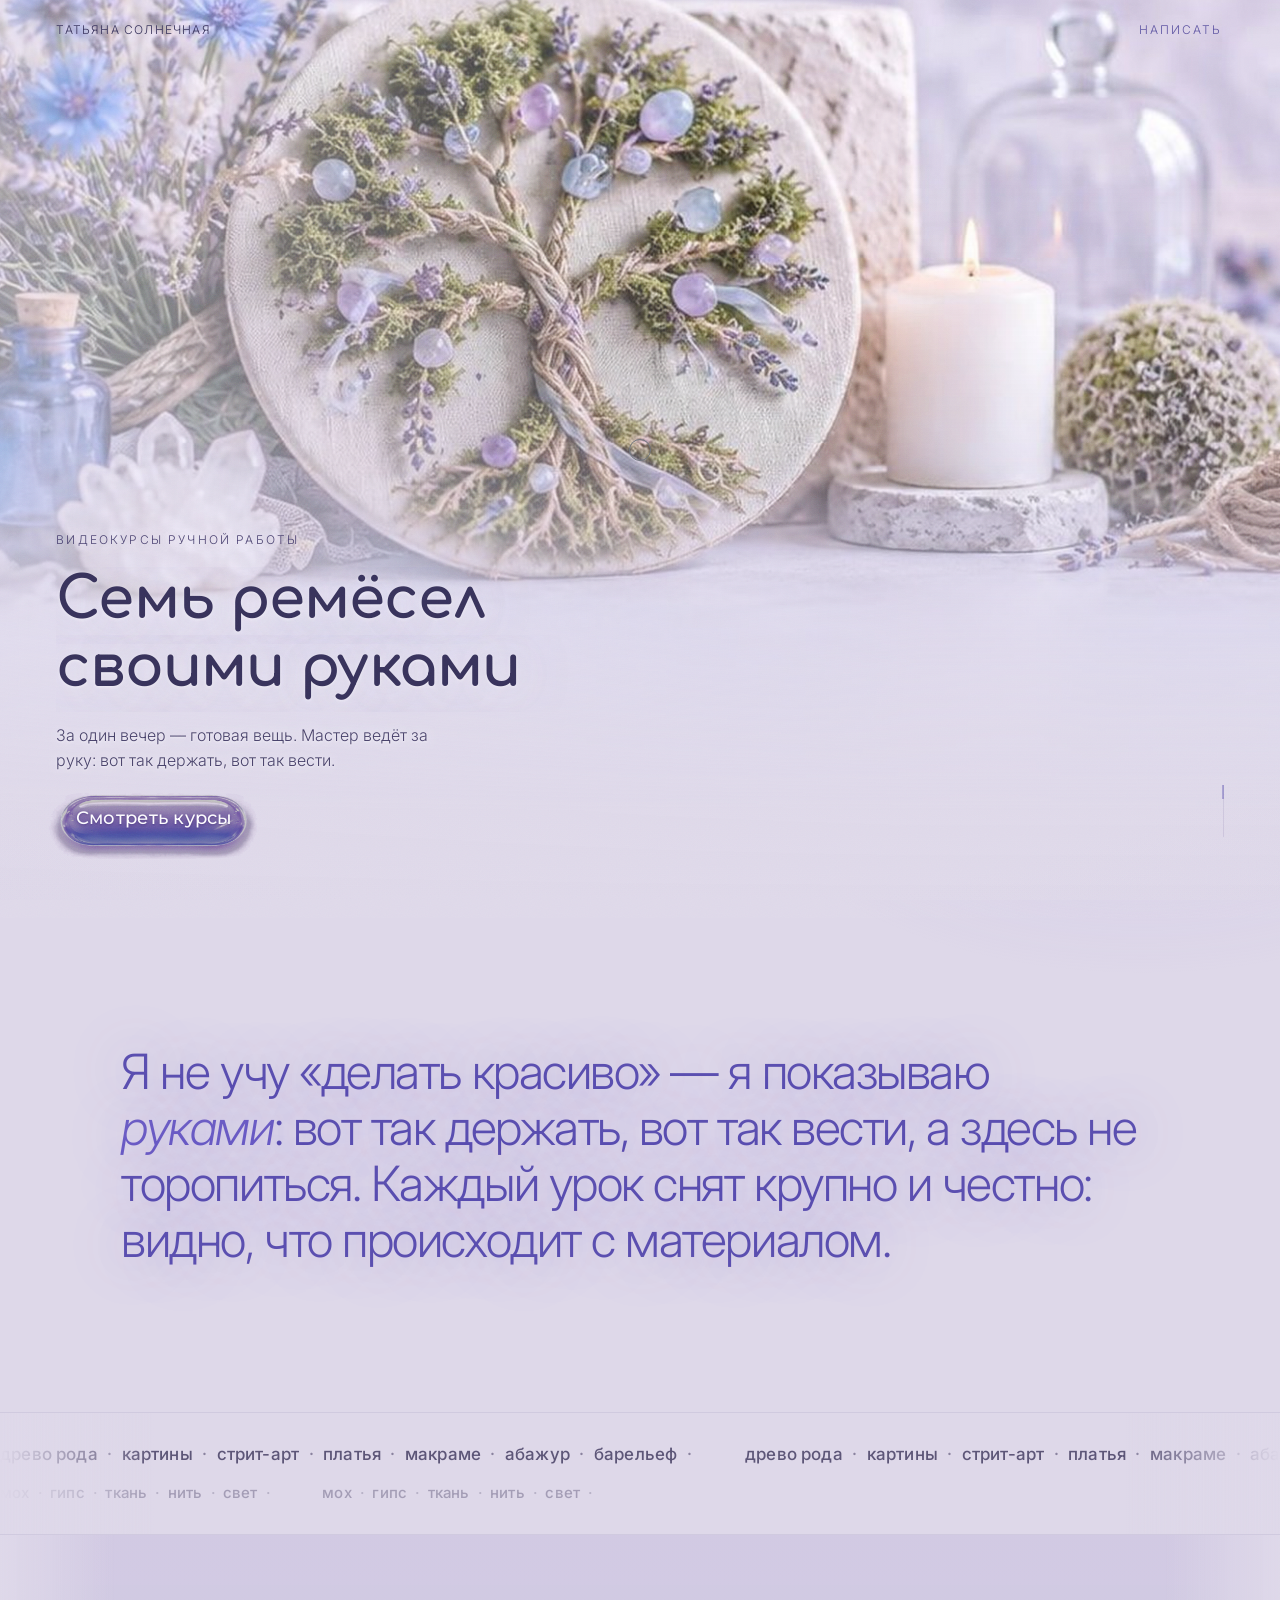
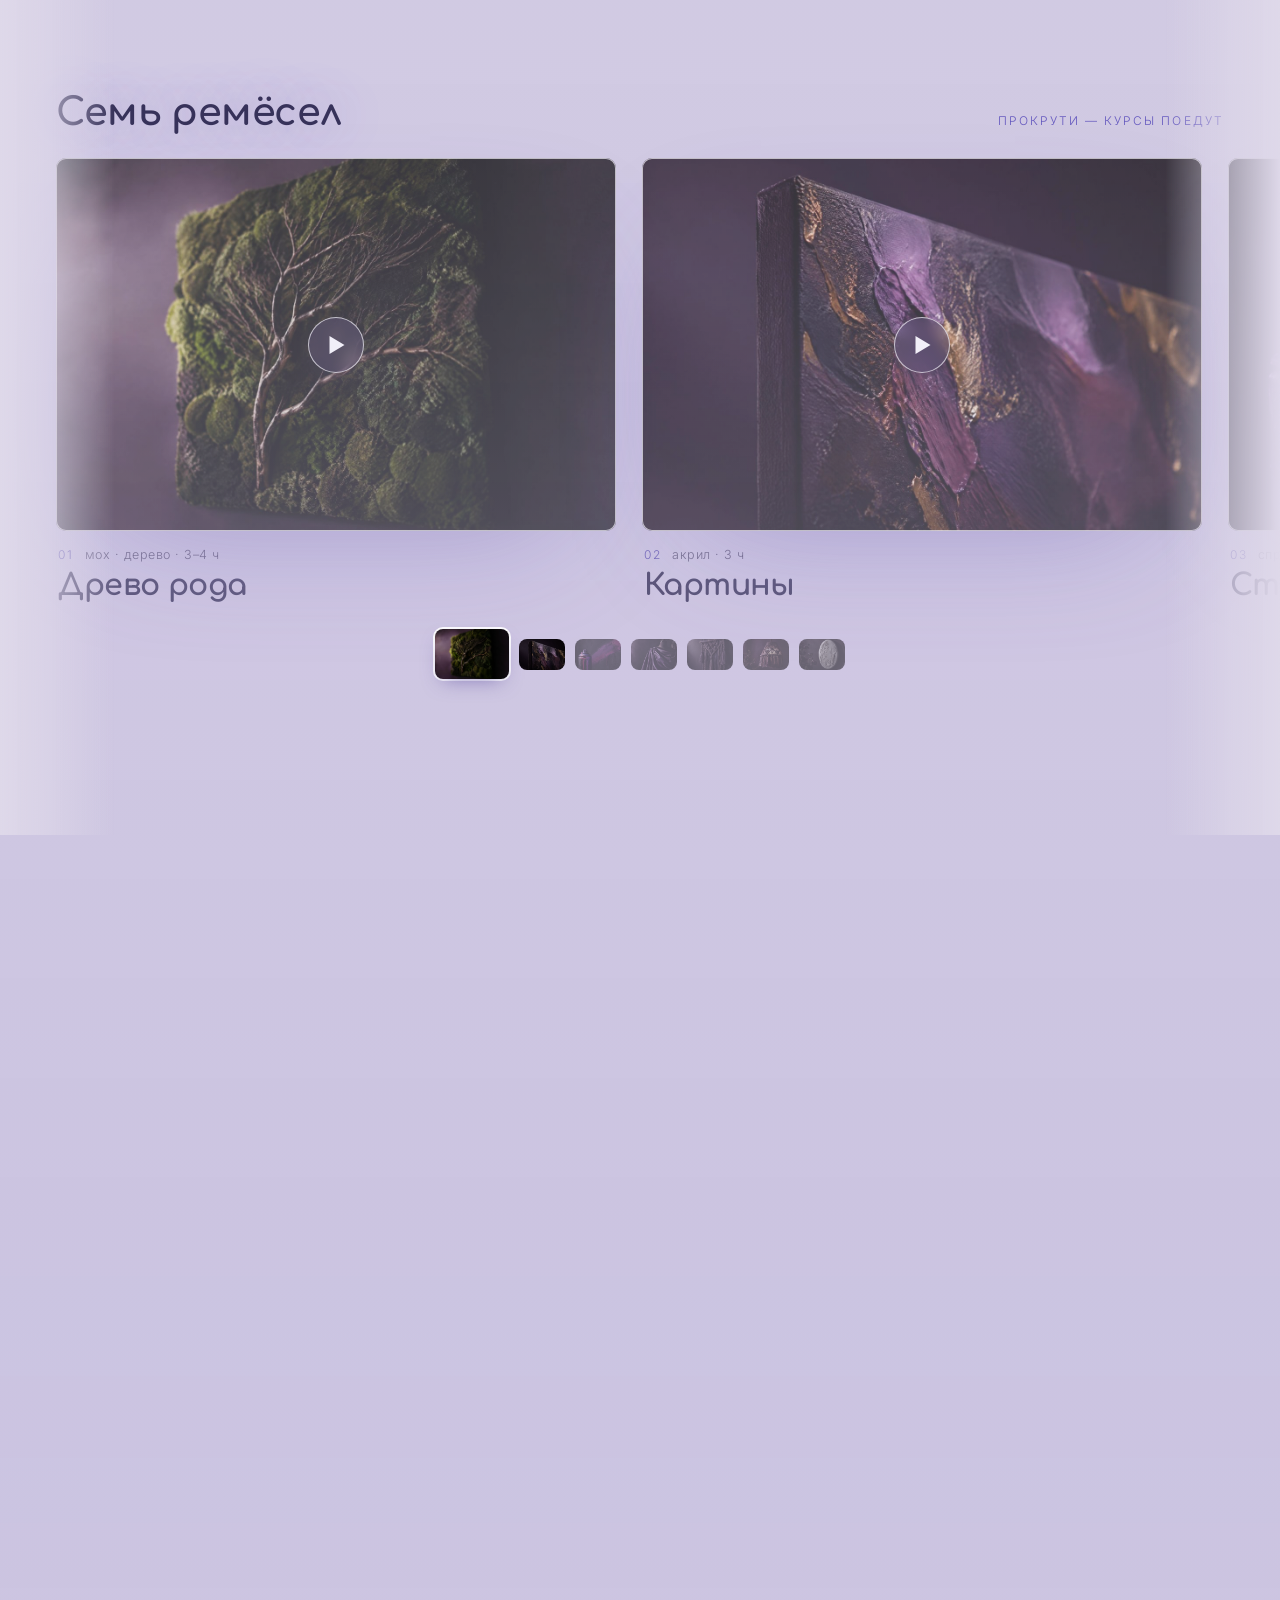
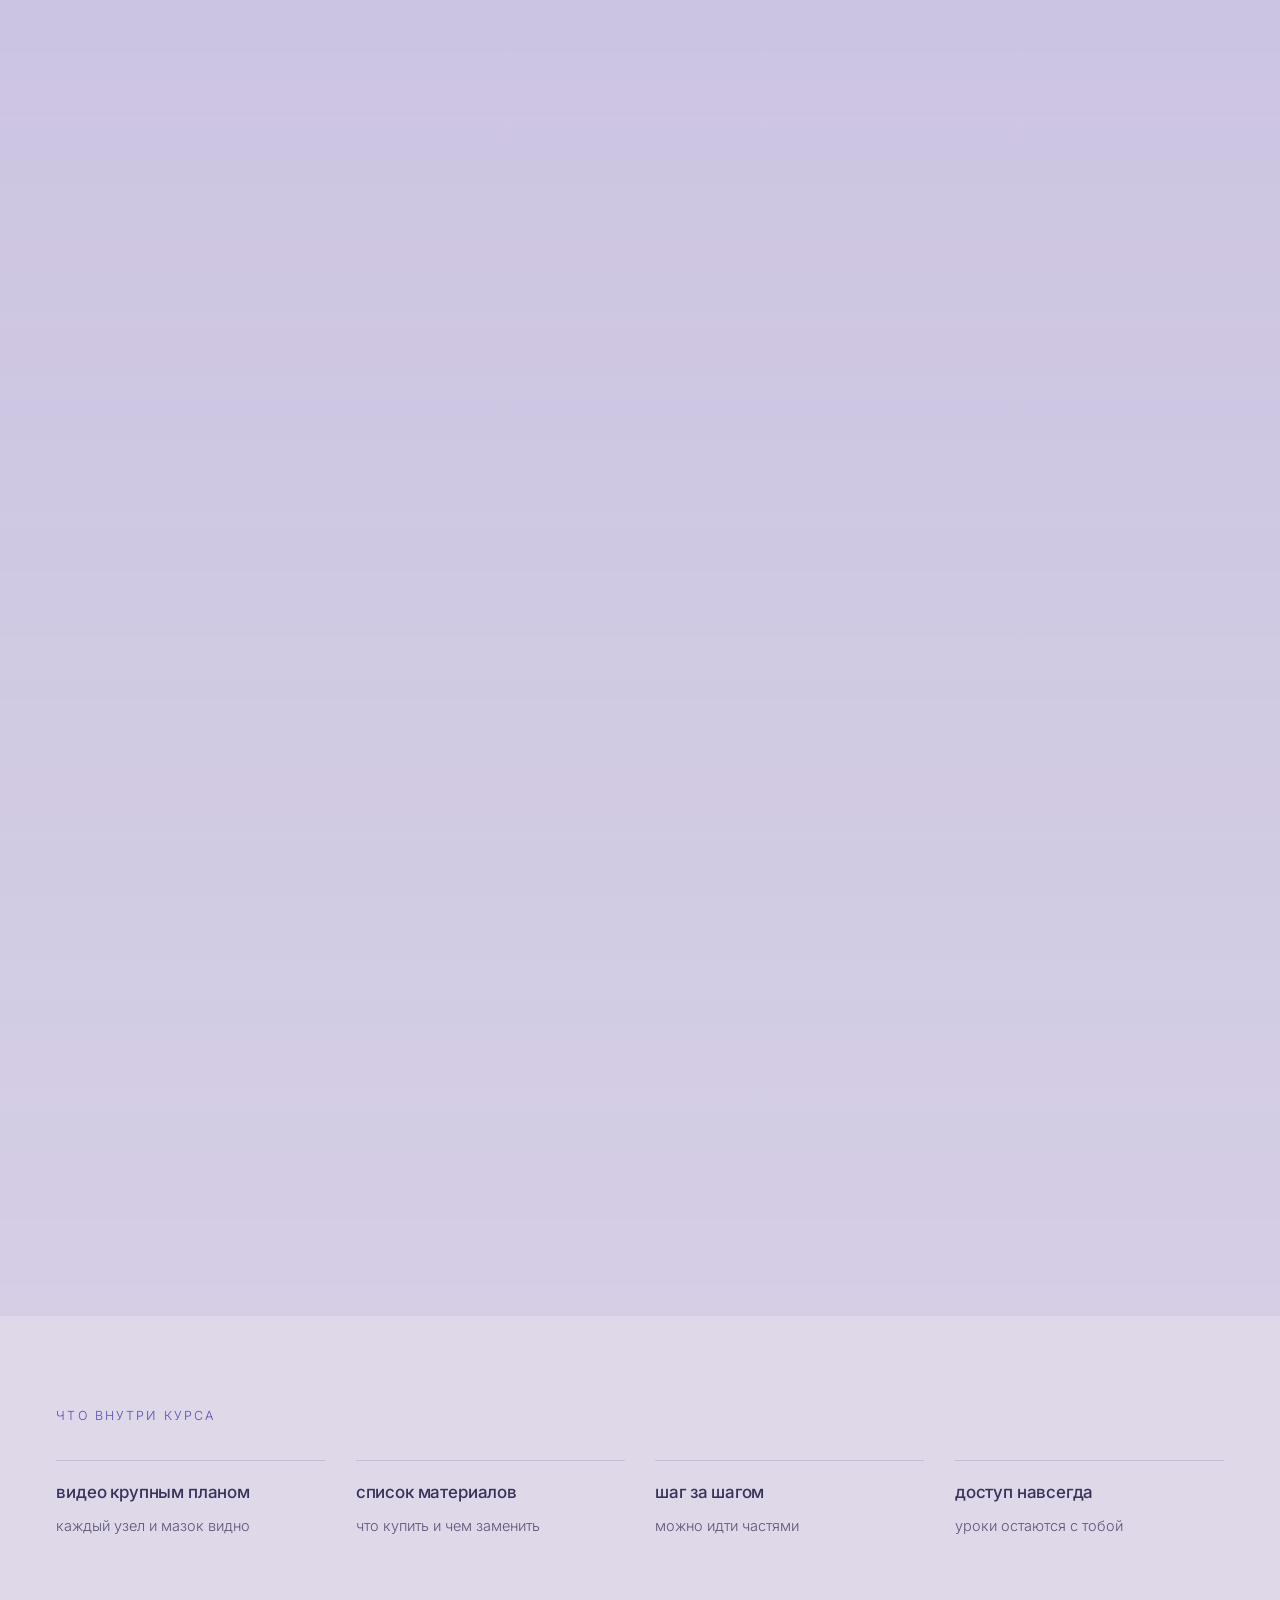
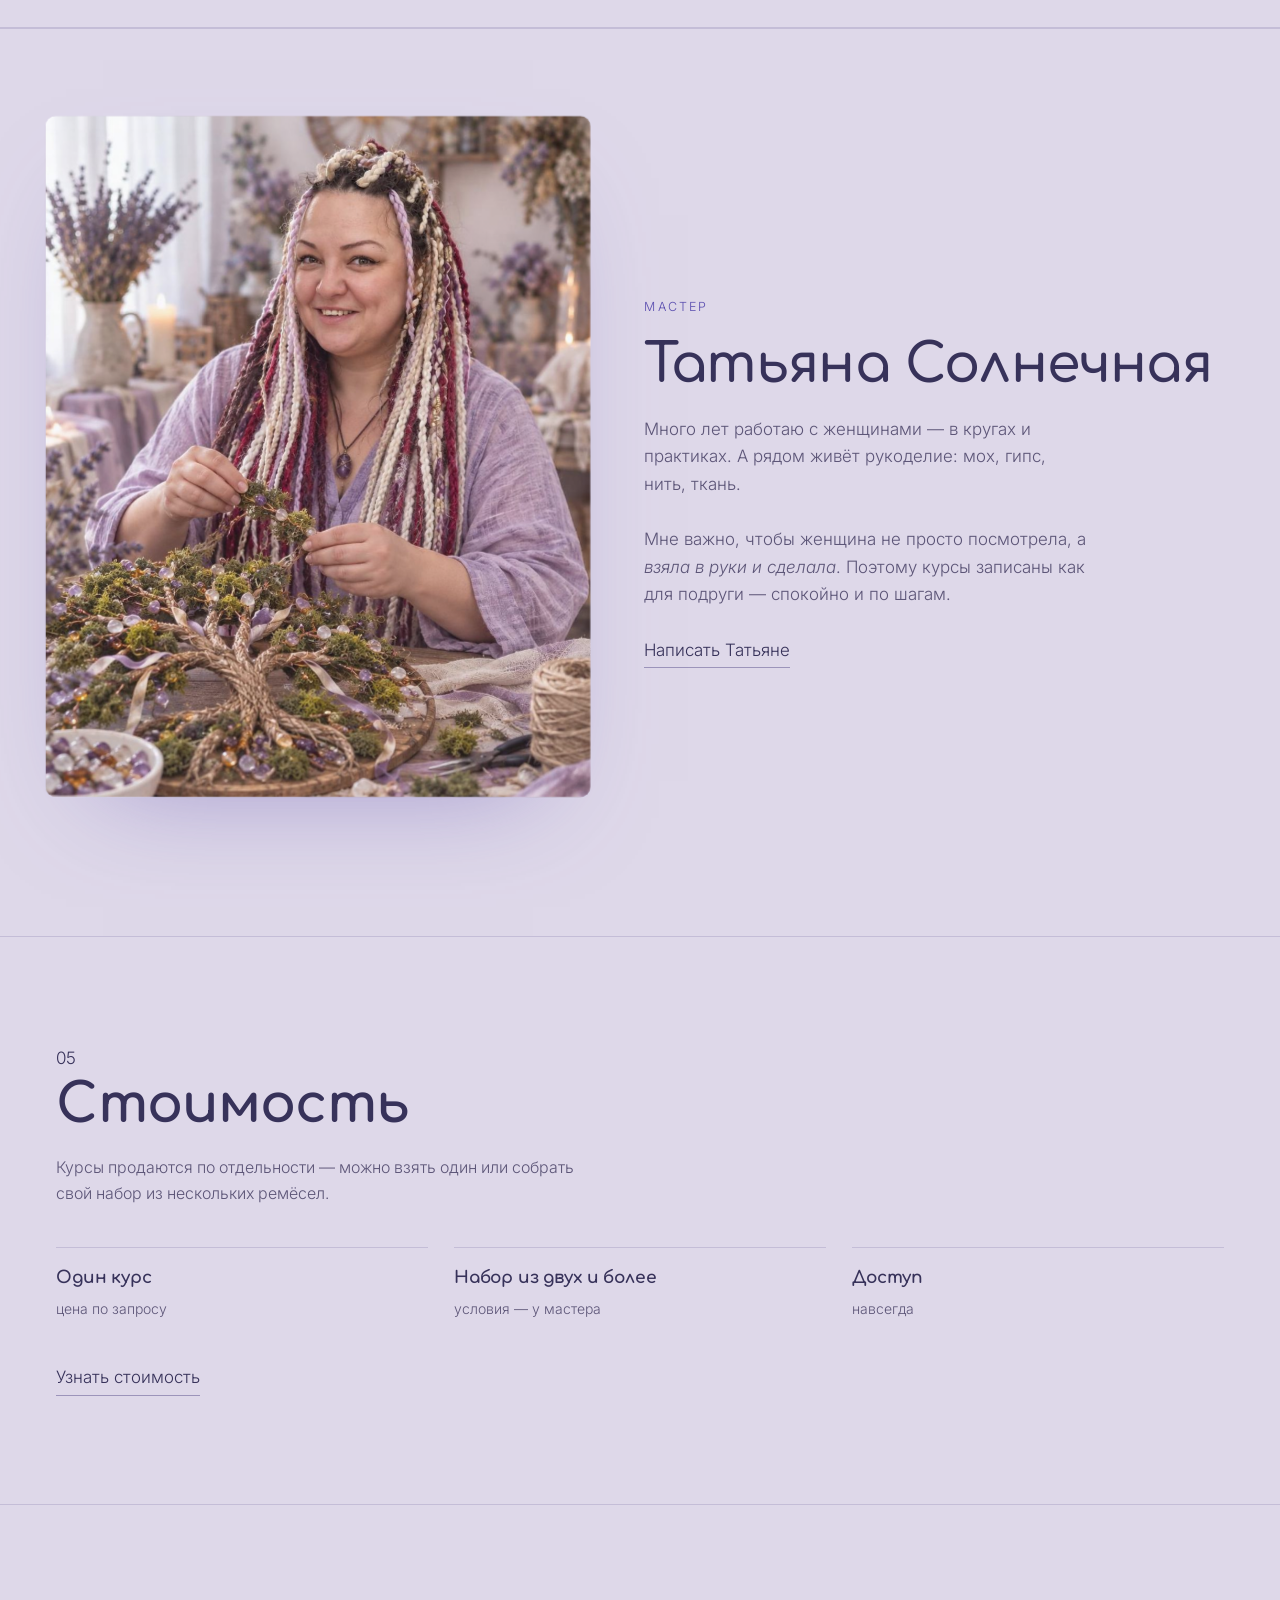
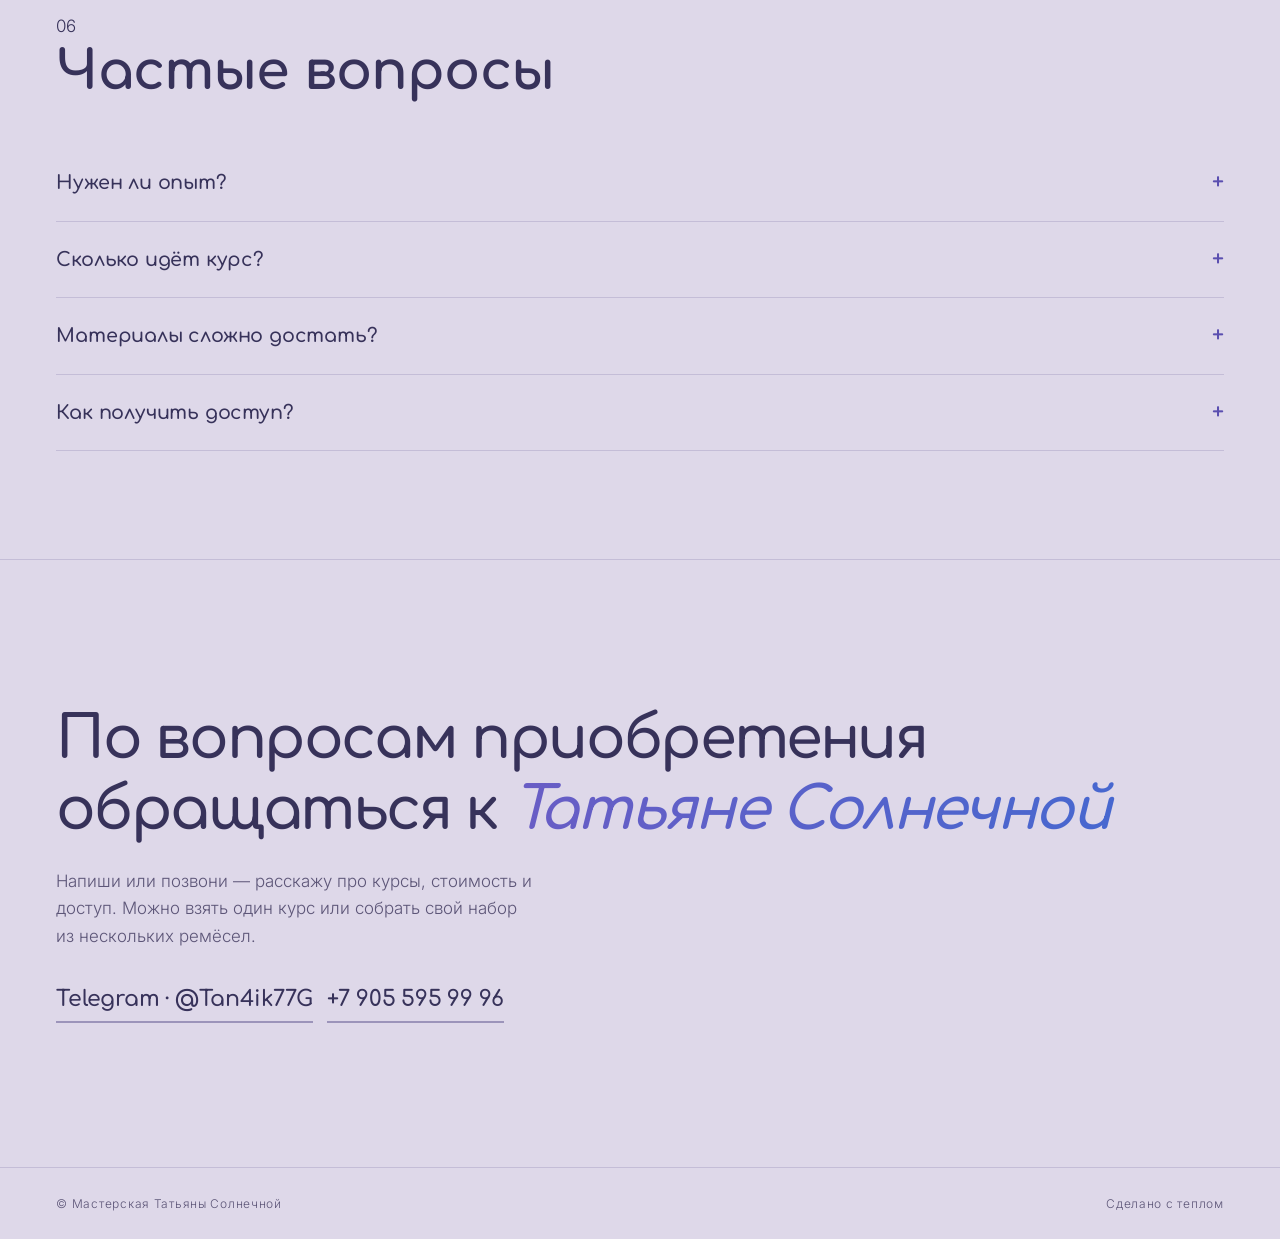
==== commit d899fd68: "Превью для ссылки: новая OG-картинка 1200x630 и полные адреса в мета-тегах (были относительные — мес" ====
--- a/index.html
+++ b/index.html
@@ -13,8 +13,21 @@
 <meta property="og:type" content="website">
 <meta property="og:title" content="Семь ремёсел — видеокурсы Татьяны Солнечной">
 <meta property="og:description" content="За один вечер — готовая вещь. Мастер ведёт за руку: вот так держать, вот так вести.">
-<meta property="og:image" content="img/og.jpg">
+<!-- Превью для ссылки. Адреса ТОЛЬКО полные: мессенджеры не понимают относительные пути
+     и показывают пустую карточку. Плюс размеры — иначе Telegram тянет картинку наугад. -->
+<meta property="og:url" content="https://makaka119911-oss.github.io/sem-remesel/">
+<meta property="og:site_name" content="Семь ремёсел">
+<meta property="og:locale" content="ru_RU">
+<meta property="og:image" content="https://makaka119911-oss.github.io/sem-remesel/img/og.jpg">
+<meta property="og:image:secure_url" content="https://makaka119911-oss.github.io/sem-remesel/img/og.jpg">
+<meta property="og:image:type" content="image/jpeg">
+<meta property="og:image:width" content="1200">
+<meta property="og:image:height" content="630">
+<meta property="og:image:alt" content="Семь ремёсел — видеокурсы ручной работы Татьяны Солнечной">
+<meta name="description" content="Видеокурсы ручной работы Татьяны Солнечной. За один вечер — готовая вещь: мастер ведёт за руку, каждый шаг крупным планом.">
 <meta name="twitter:card" content="summary_large_image">
+<meta name="twitter:title" content="Семь ремёсел — видеокурсы Татьяны Солнечной">
+<meta name="twitter:image" content="https://makaka119911-oss.github.io/sem-remesel/img/og.jpg">
 <link rel="stylesheet" href="style.css?v=88">
 </head>
 <body>
--- a/style.css
+++ b/style.css
@@ -529,3 +529,15 @@
   .hero__lead{margin-top:10px;line-height:1.42}
   .hero__inner > .pill{margin-top:10px}
 }
+
+
+/* ===== НИКАКОЙ СИСТЕМНОЙ ПОДСВЕТКИ ПРИ КАСАНИИ =====
+   Chrome на Android при касании рисует поверх элемента серо-синий прямоугольник.
+   На миниатюрах он ещё и больше кадра, потому что зона нажатия расширена через ::after, —
+   читалось как «квадратик» при нажатии. Отклик у нас свой: миниатюра сжимается,
+   у кнопки — волна и лепестки. Системную подсветку убираем. */
+a,button,.thumb,.pill,.tlink,.bar__cta,.dots .thumb{-webkit-tap-highlight-color:transparent}
+.dots .thumb:focus{outline:none}
+/* но для клавиатуры кольцо оставляем — иначе непонятно, где находишься */
+.dots .thumb:focus-visible,.pill:focus-visible,.tlink:focus-visible,.bar__cta:focus-visible{
+  outline:2px solid var(--acc);outline-offset:3px;border-radius:8px}
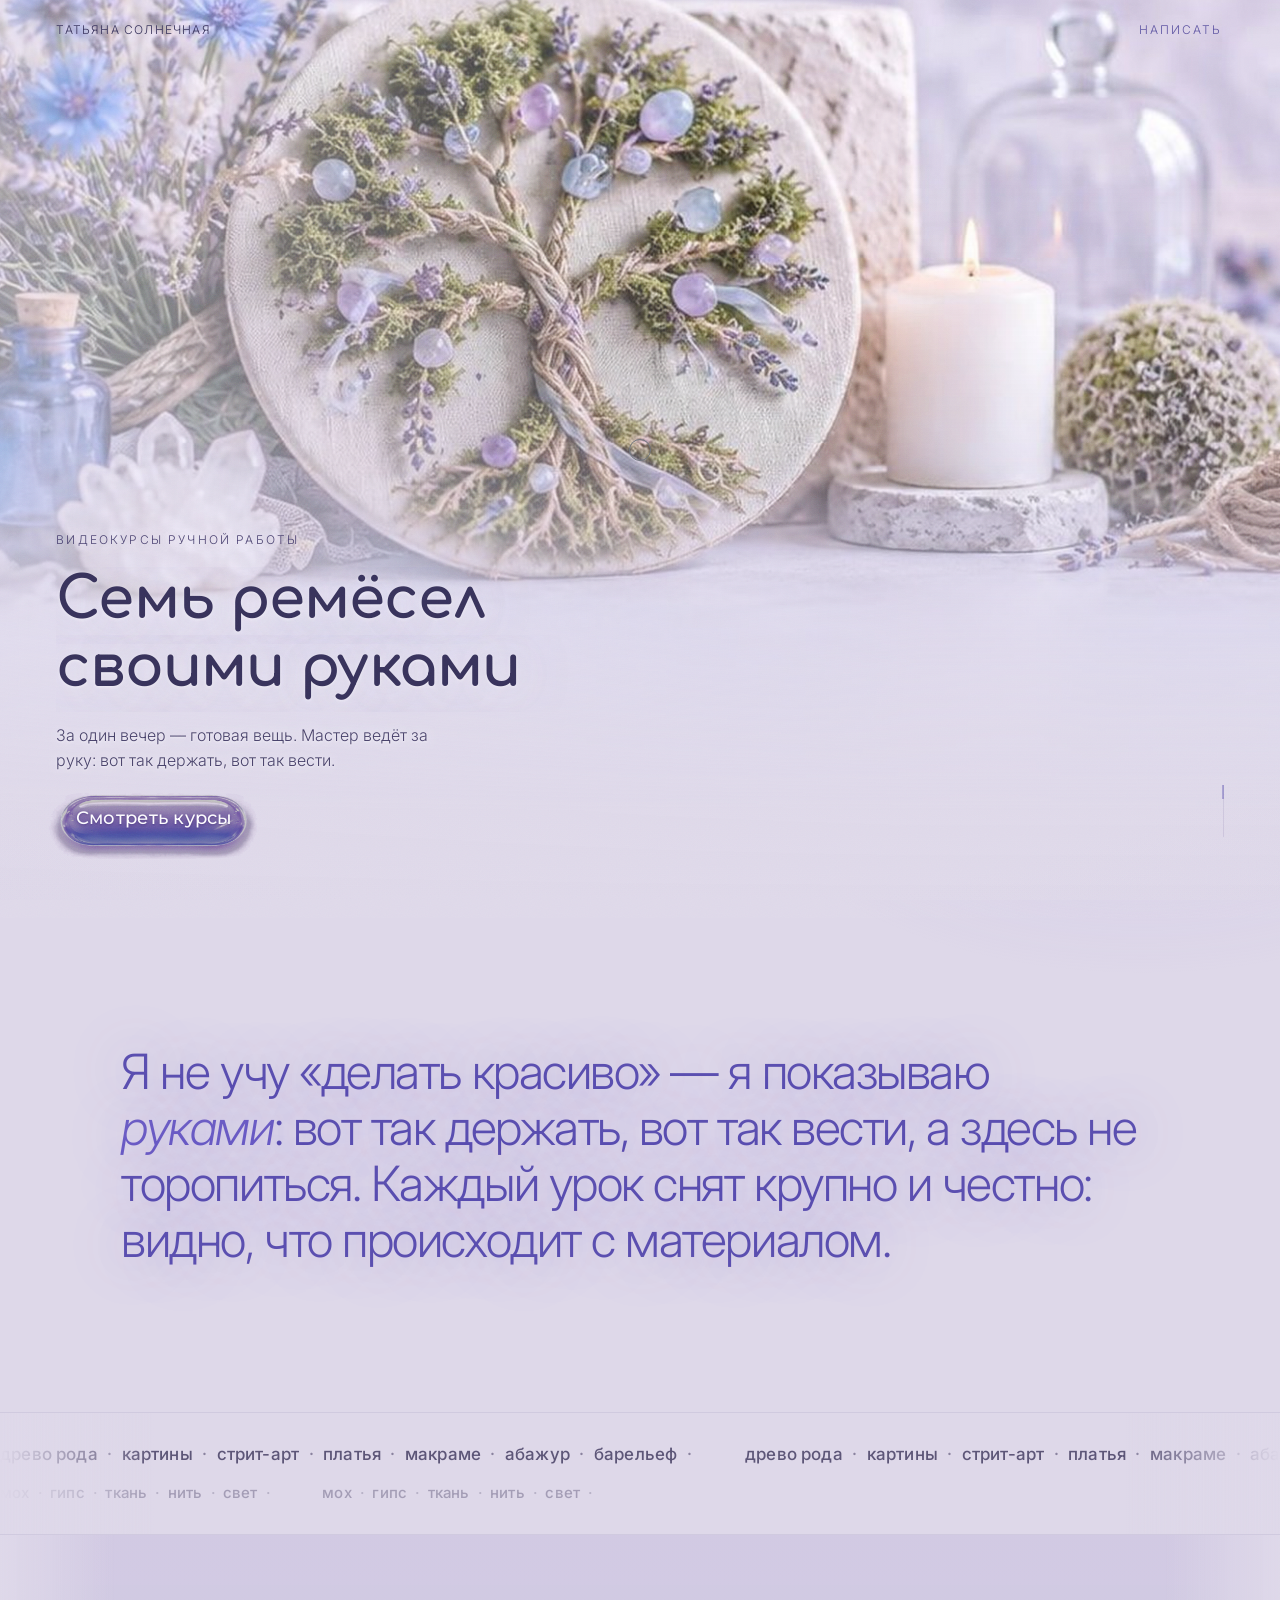
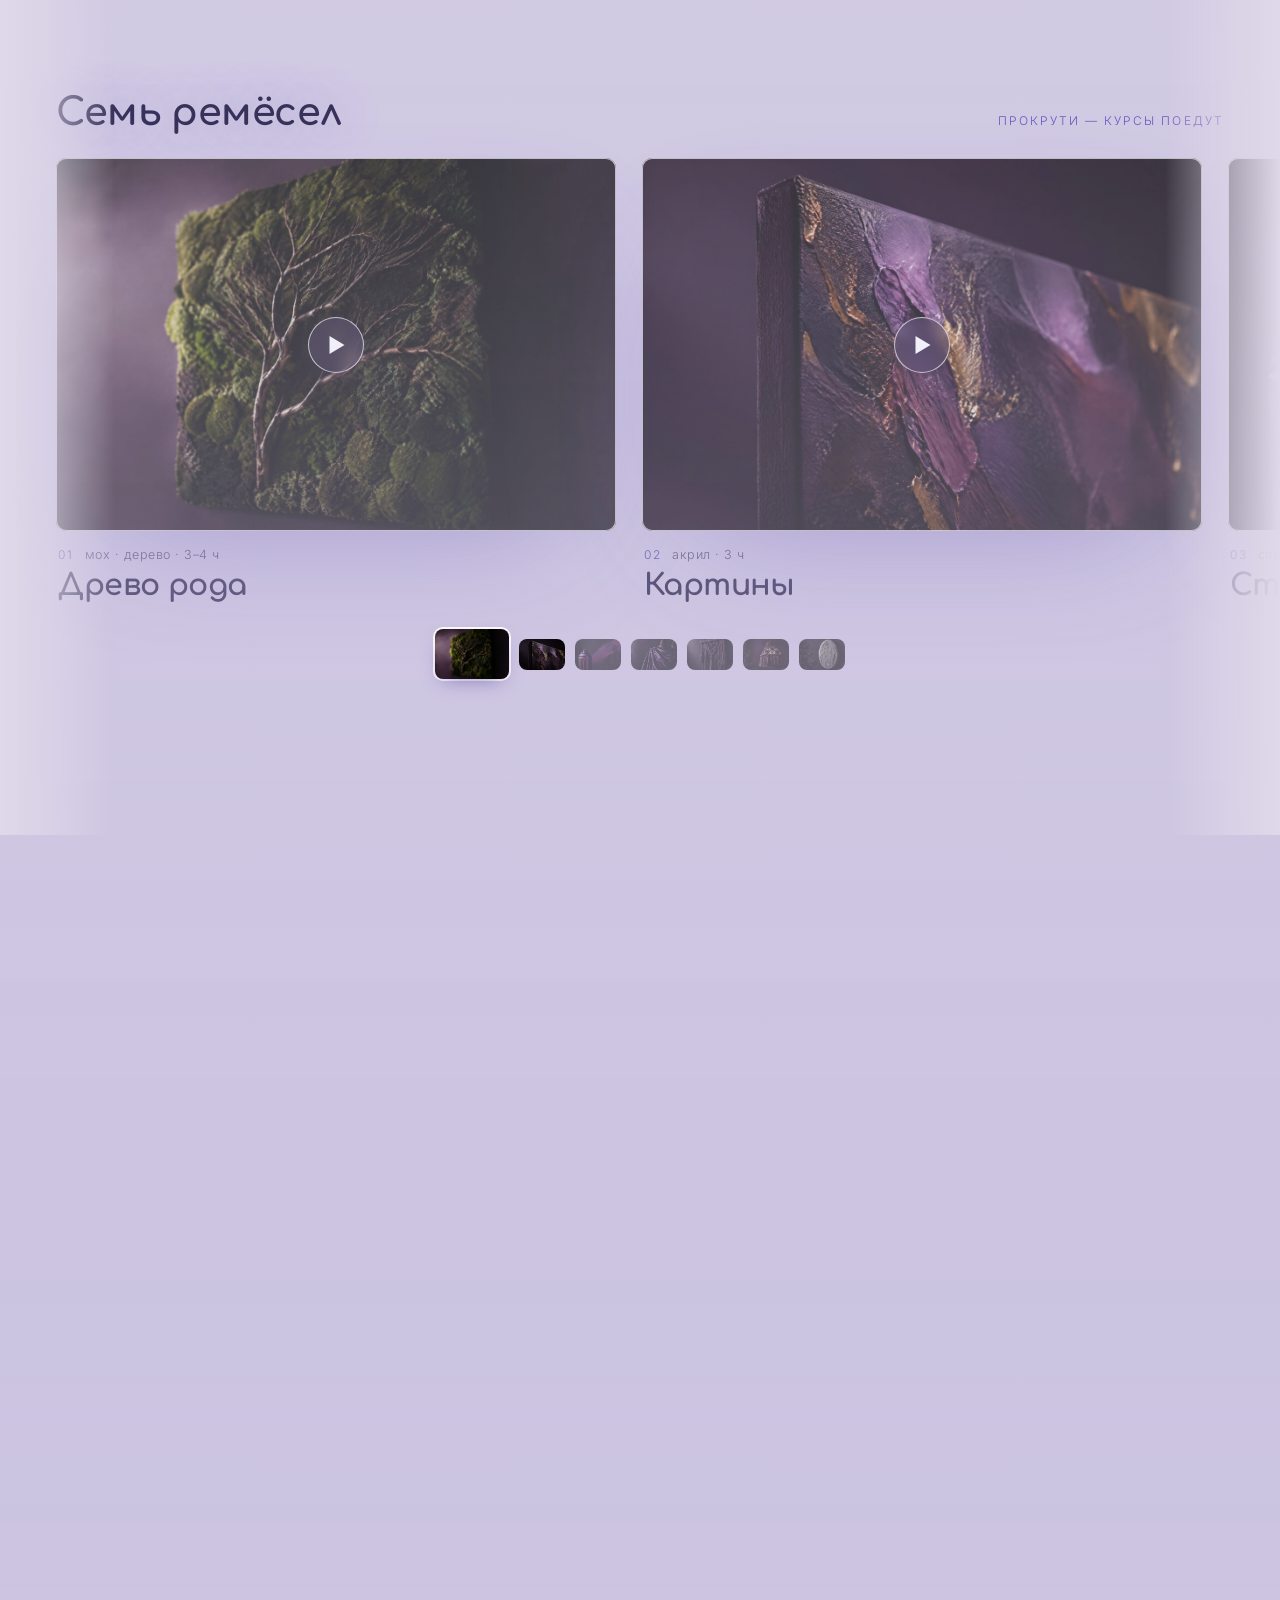
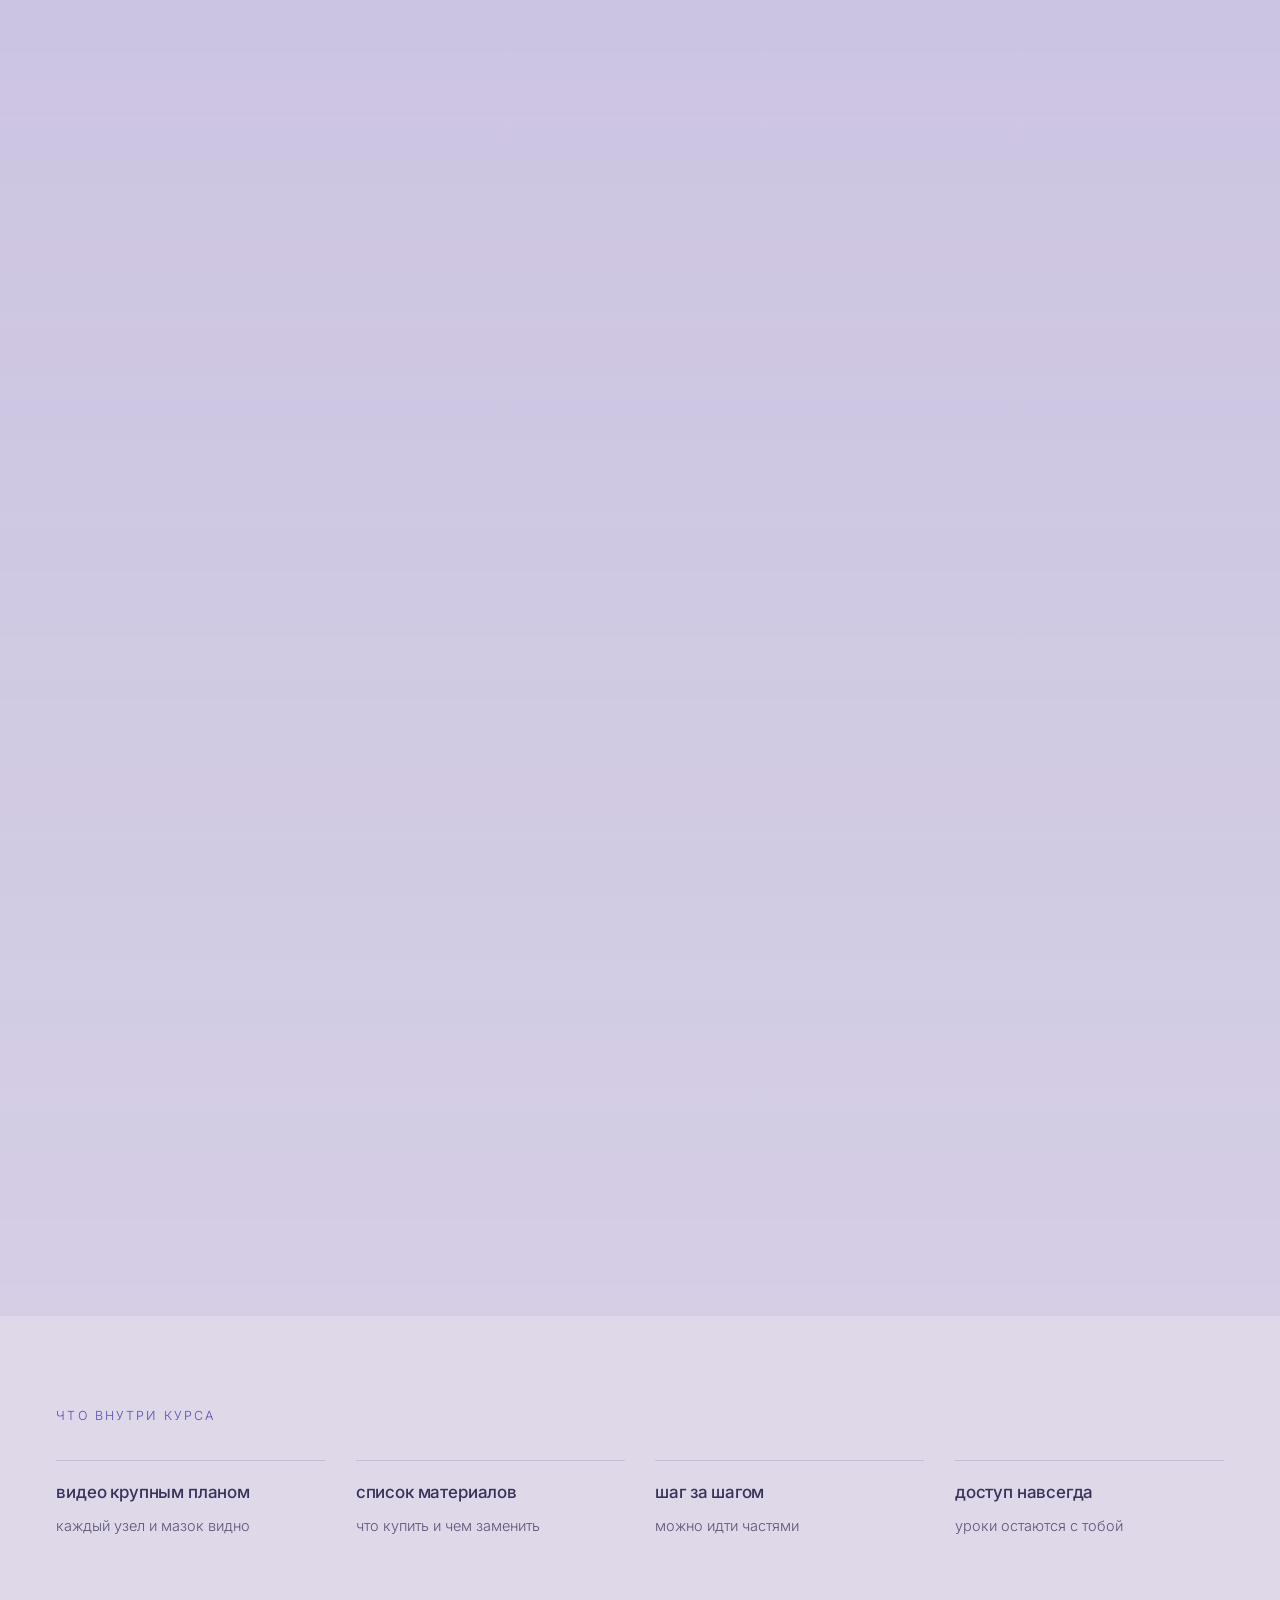
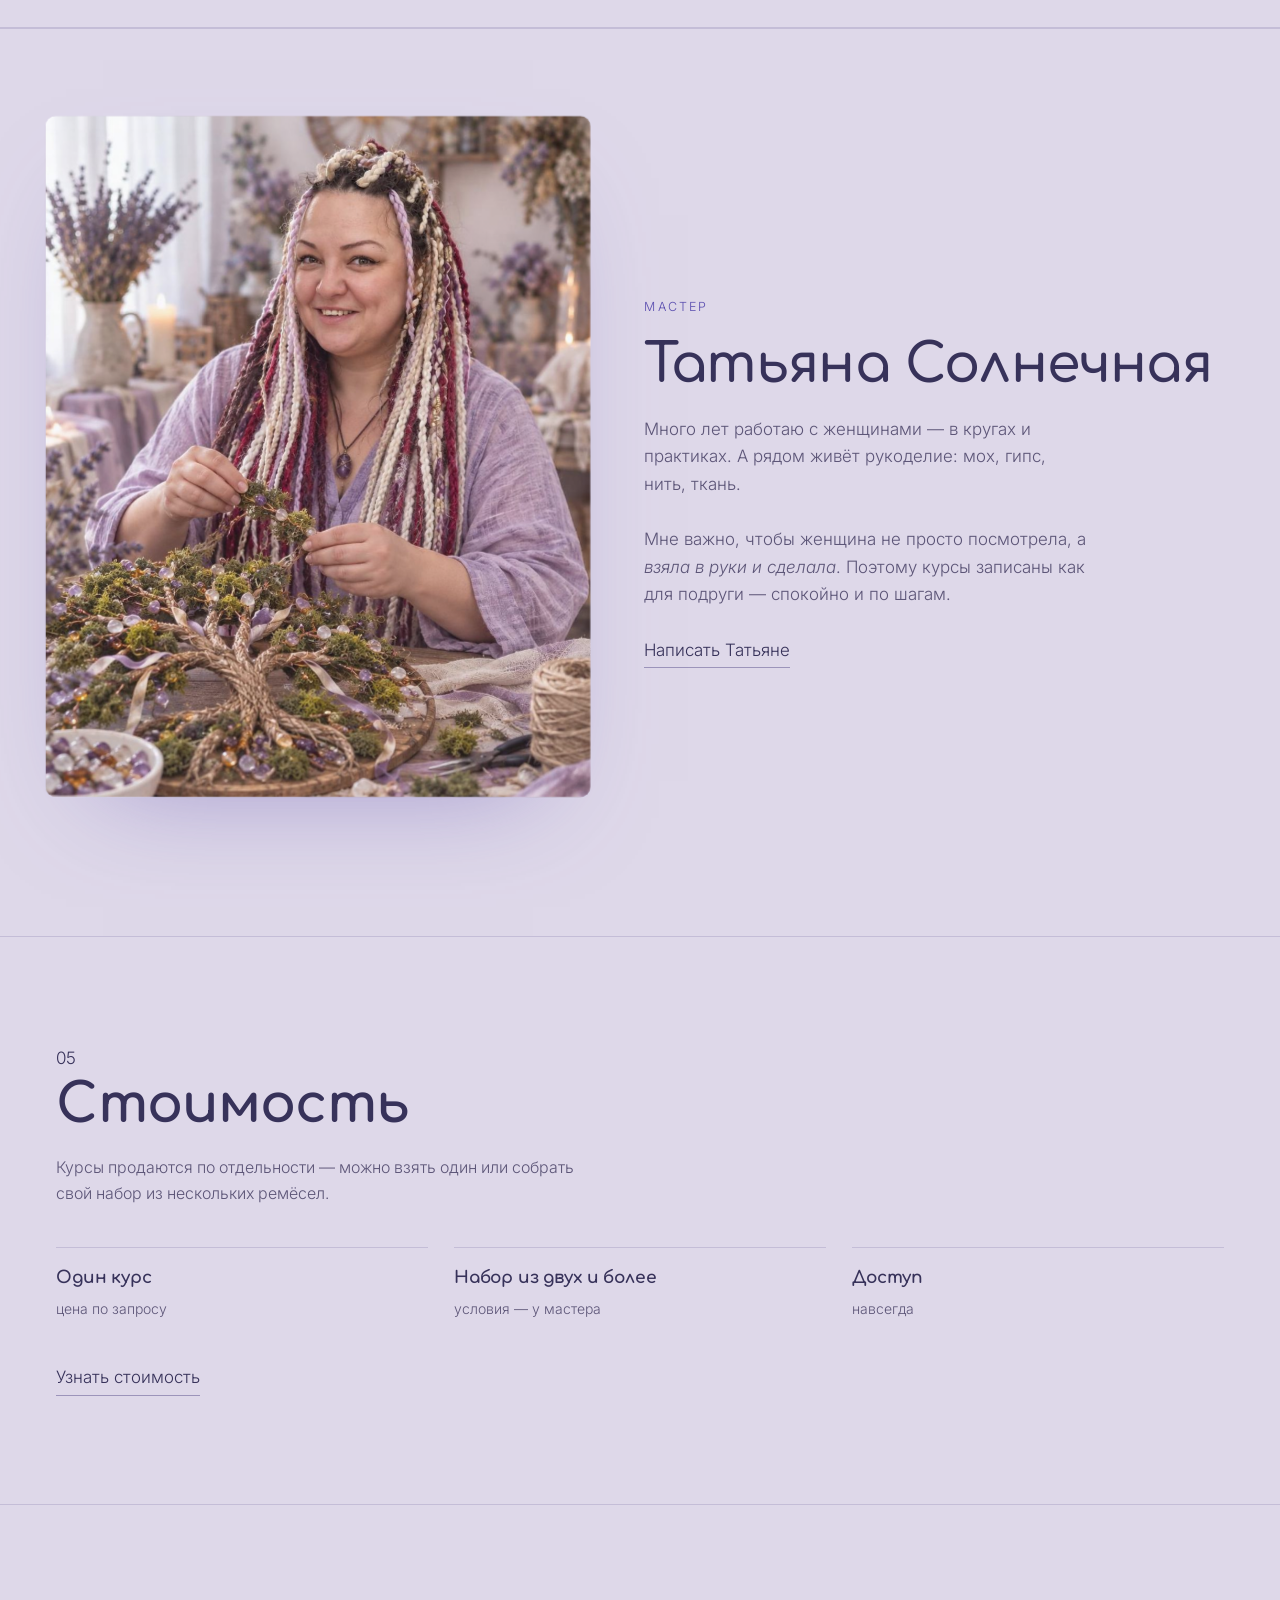
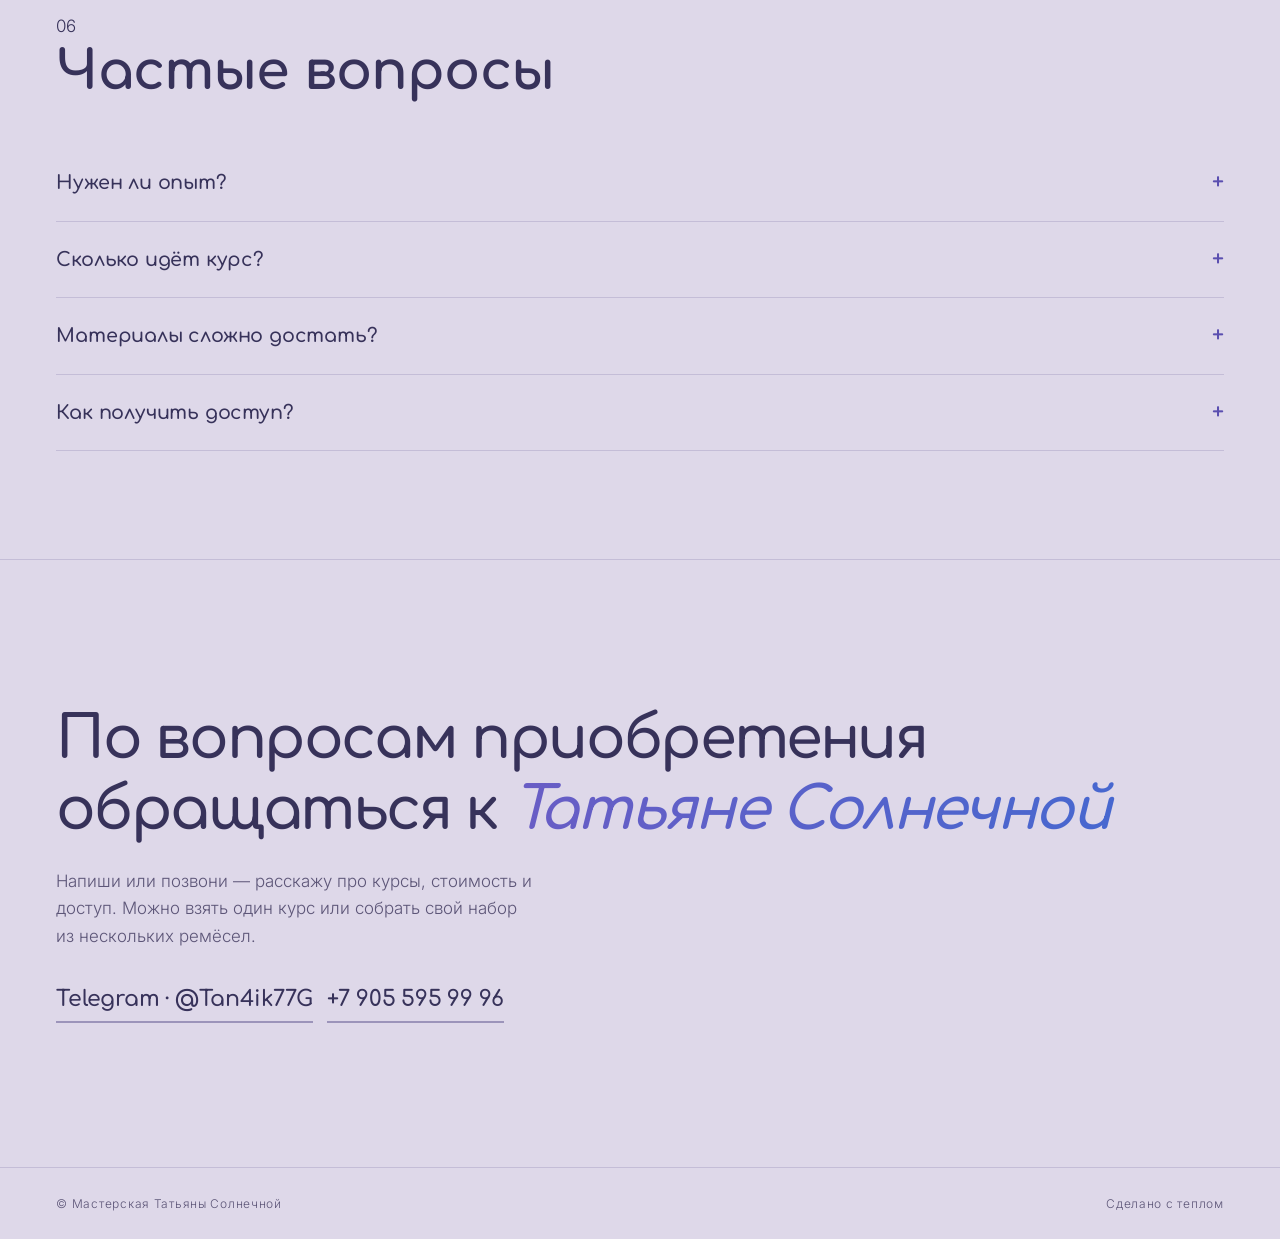
==== commit 0b2ae315: "Превью: новый адрес файла (img/preview-1200.jpg) — Telegram держал старую картинку по прежнему адрес" ====
--- a/index.html
+++ b/index.html
@@ -18,8 +18,8 @@
 <meta property="og:url" content="https://makaka119911-oss.github.io/sem-remesel/">
 <meta property="og:site_name" content="Семь ремёсел">
 <meta property="og:locale" content="ru_RU">
-<meta property="og:image" content="https://makaka119911-oss.github.io/sem-remesel/img/og.jpg">
-<meta property="og:image:secure_url" content="https://makaka119911-oss.github.io/sem-remesel/img/og.jpg">
+<meta property="og:image" content="https://makaka119911-oss.github.io/sem-remesel/img/preview-1200.jpg">
+<meta property="og:image:secure_url" content="https://makaka119911-oss.github.io/sem-remesel/img/preview-1200.jpg">
 <meta property="og:image:type" content="image/jpeg">
 <meta property="og:image:width" content="1200">
 <meta property="og:image:height" content="630">
@@ -27,7 +27,7 @@
 <meta name="description" content="Видеокурсы ручной работы Татьяны Солнечной. За один вечер — готовая вещь: мастер ведёт за руку, каждый шаг крупным планом.">
 <meta name="twitter:card" content="summary_large_image">
 <meta name="twitter:title" content="Семь ремёсел — видеокурсы Татьяны Солнечной">
-<meta name="twitter:image" content="https://makaka119911-oss.github.io/sem-remesel/img/og.jpg">
+<meta name="twitter:image" content="https://makaka119911-oss.github.io/sem-remesel/img/preview-1200.jpg">
 <link rel="stylesheet" href="style.css?v=88">
 </head>
 <body>
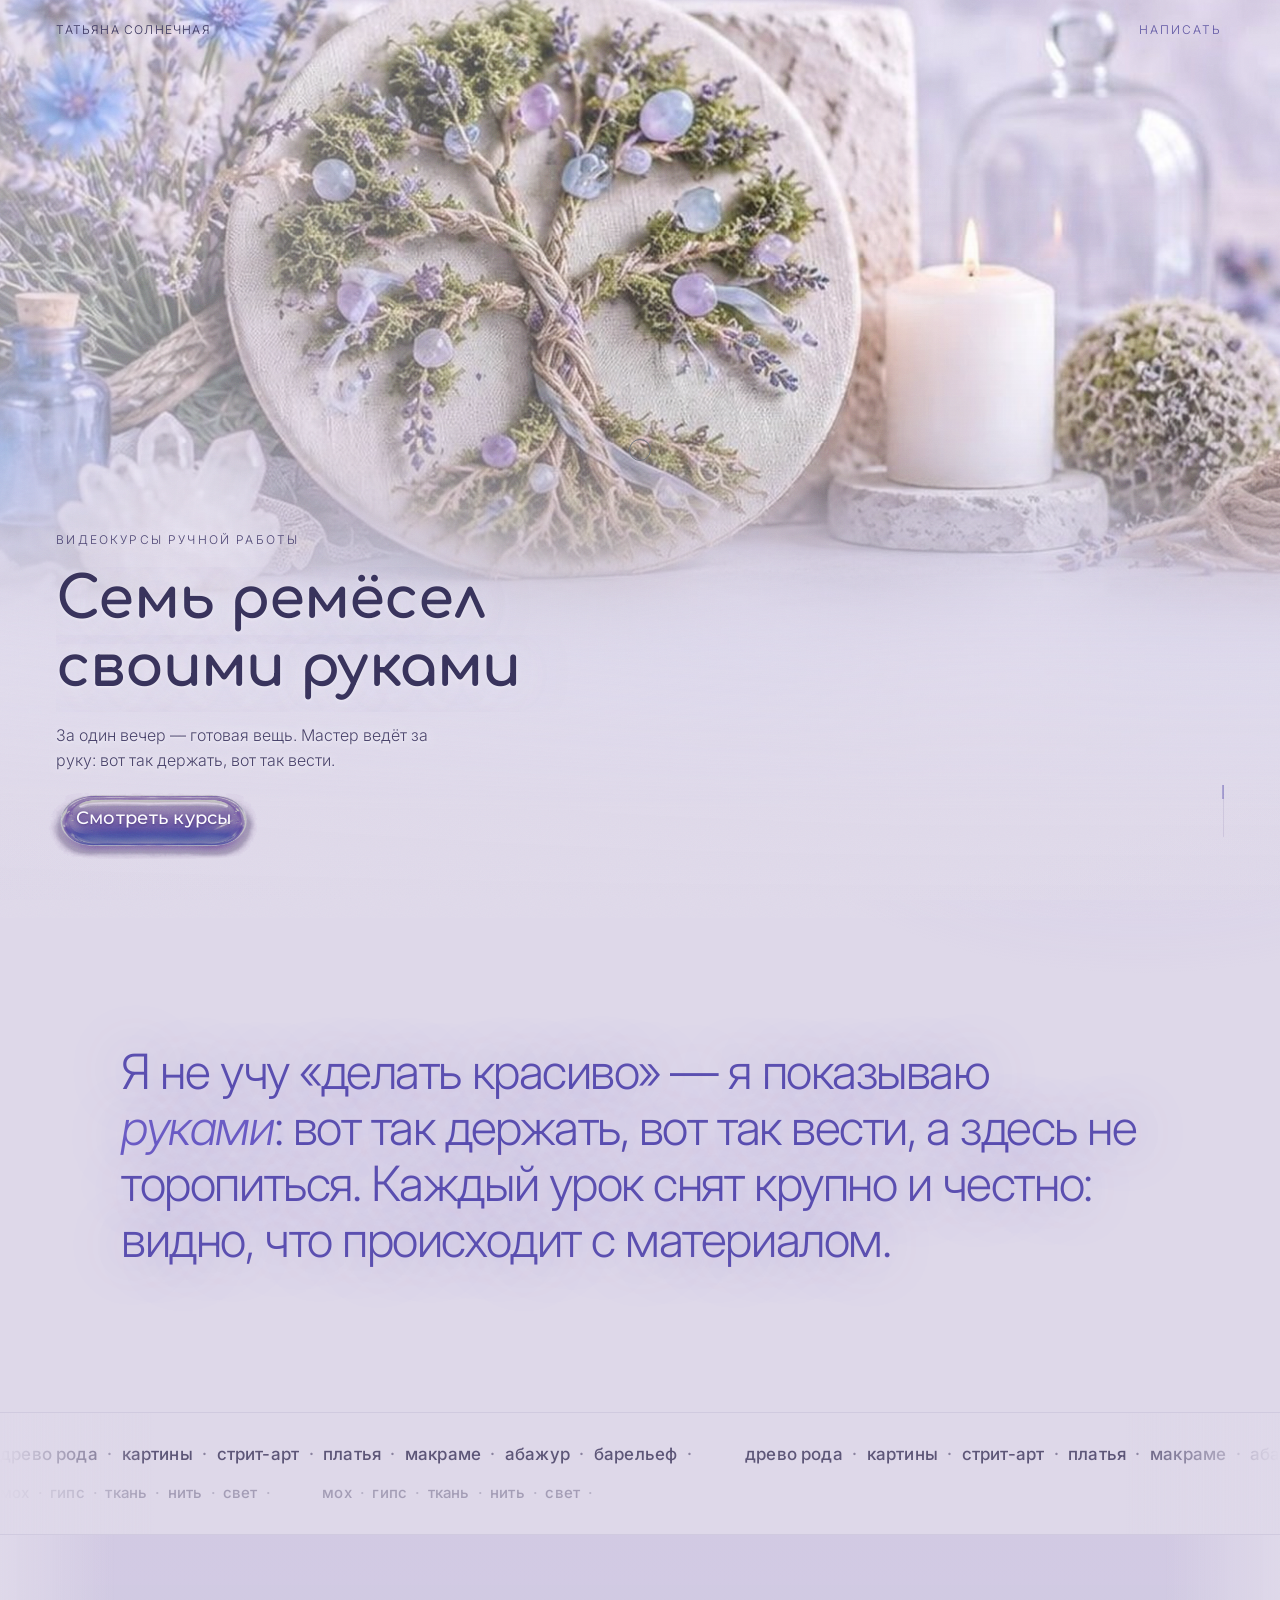
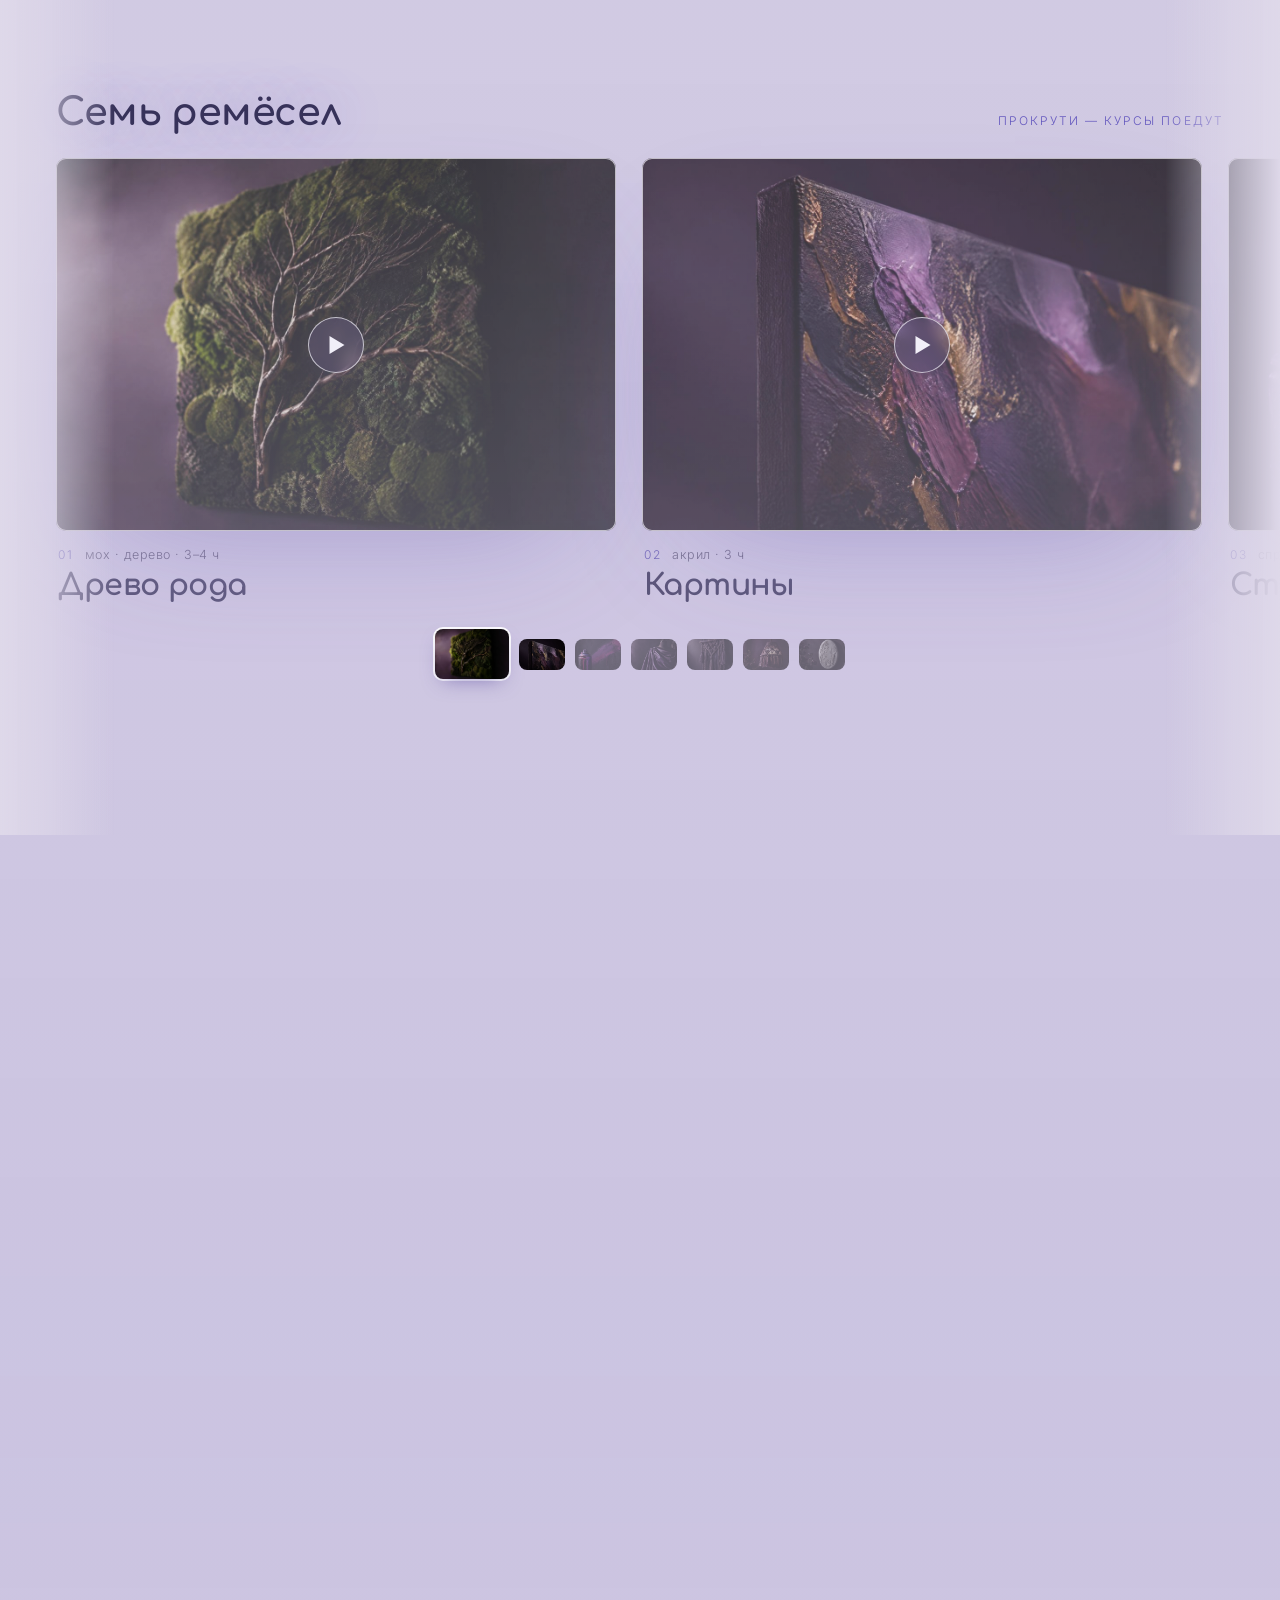
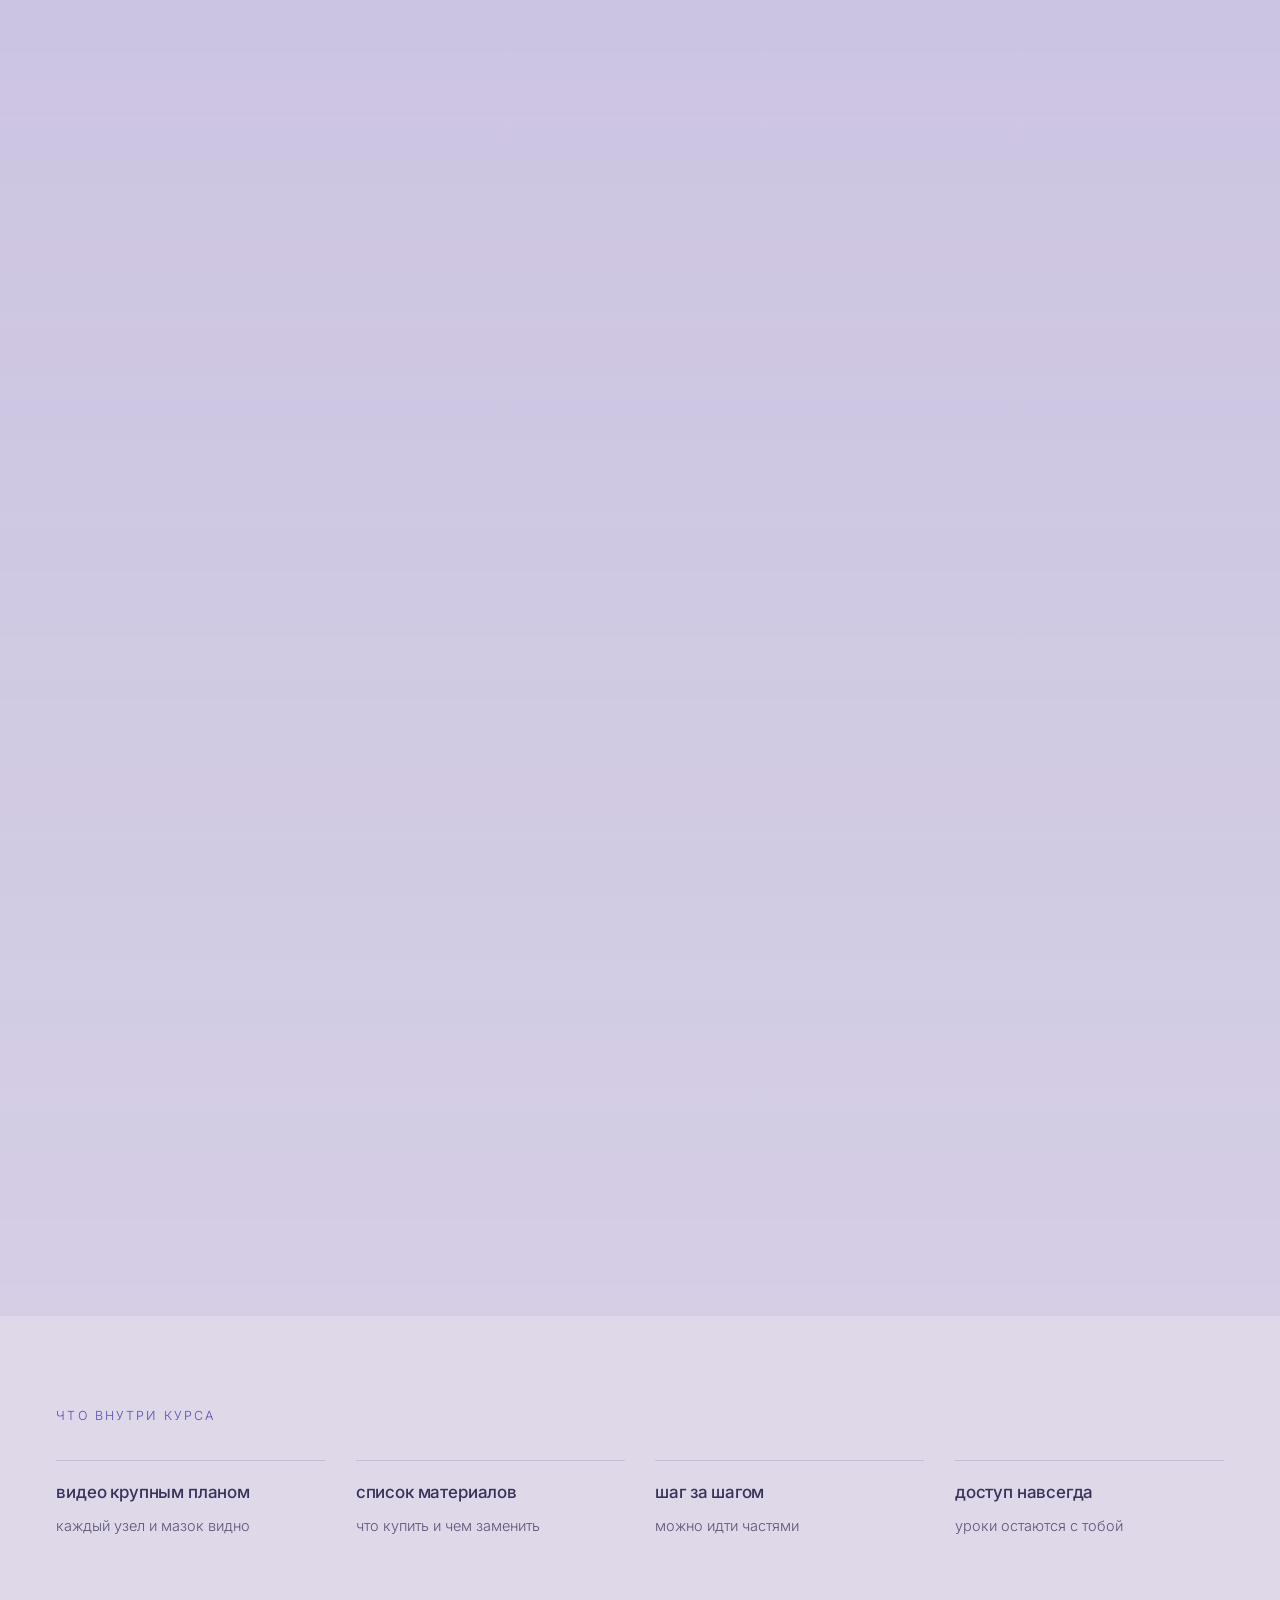
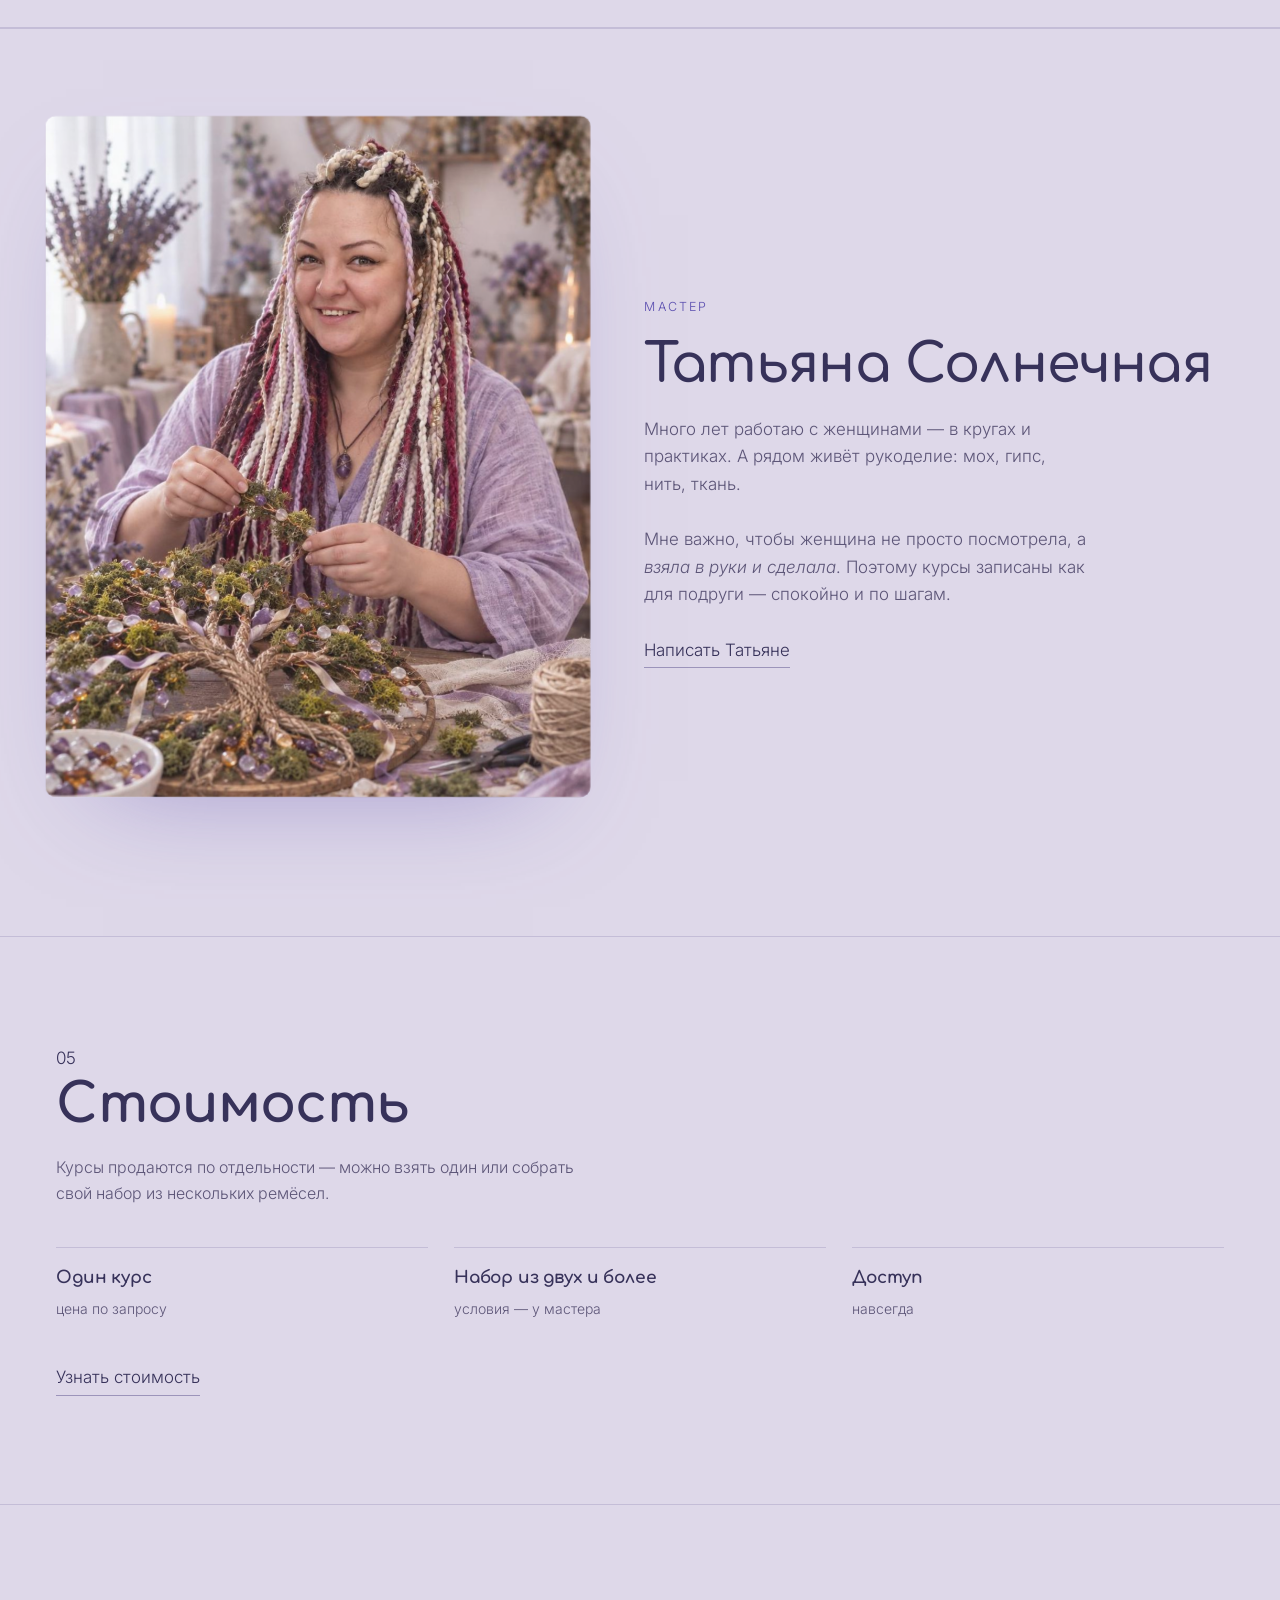
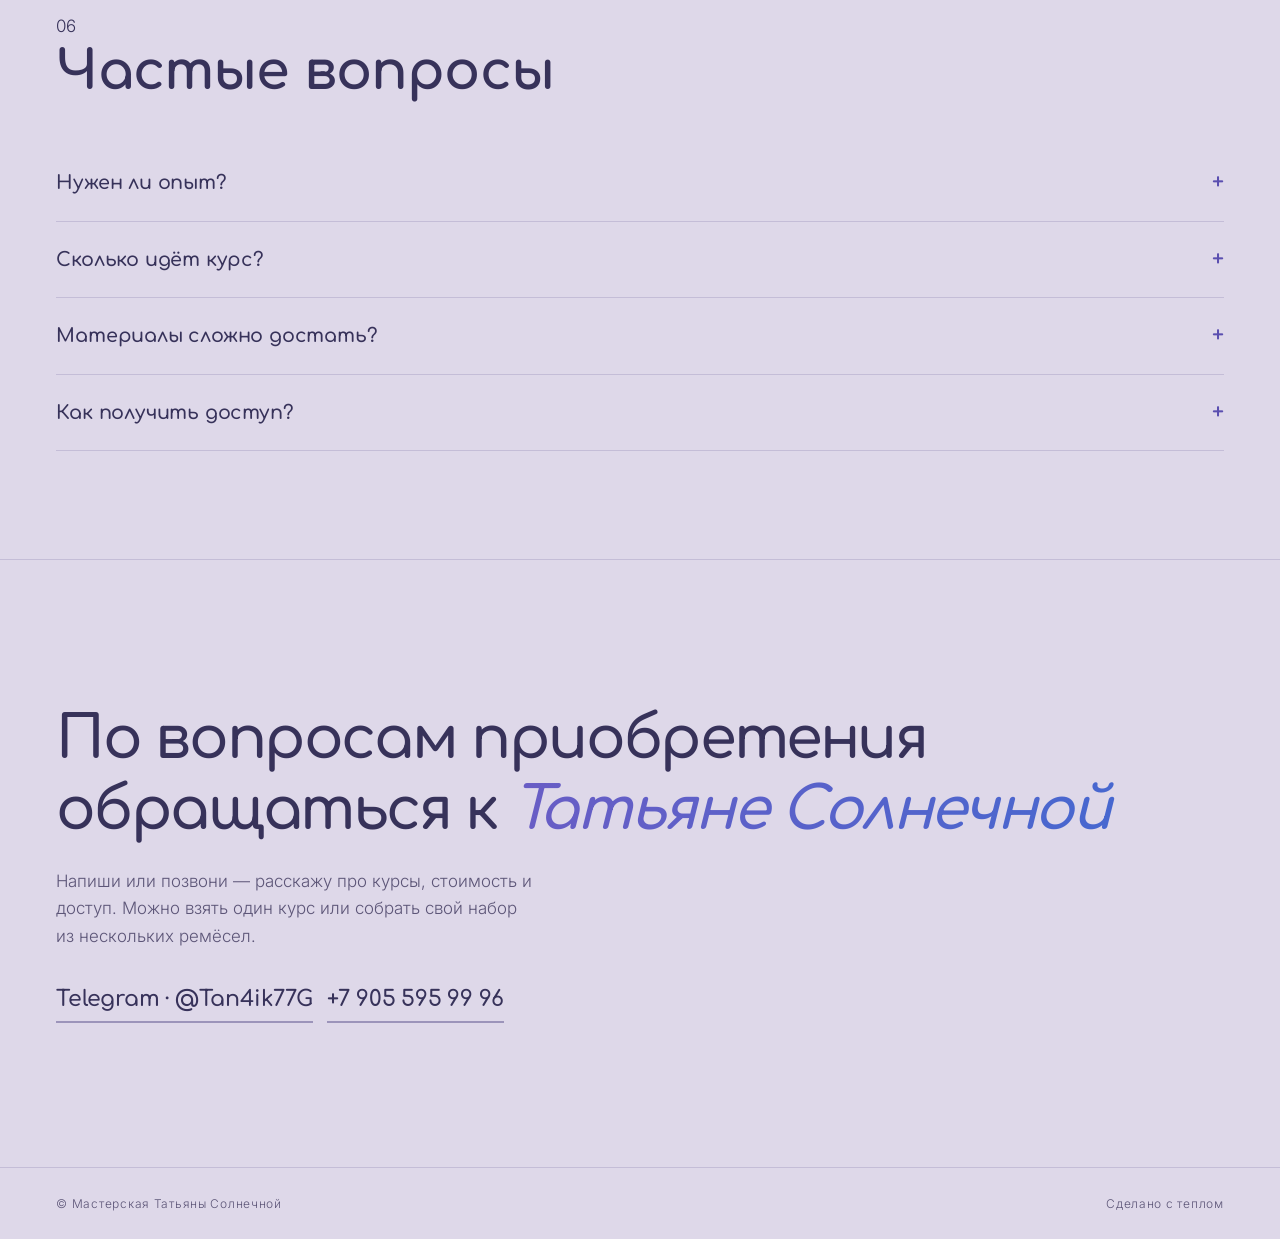
==== commit 7b153a9a: "fix(hero): сглажен резкий стык в hero-картинках (ч/б переход → плавное боке)" ====
--- a/index.html
+++ b/index.html
@@ -28,7 +28,7 @@
 <meta name="twitter:card" content="summary_large_image">
 <meta name="twitter:title" content="Семь ремёсел — видеокурсы Татьяны Солнечной">
 <meta name="twitter:image" content="https://makaka119911-oss.github.io/sem-remesel/img/preview-1200.jpg">
-<link rel="stylesheet" href="style.css?v=88">
+<link rel="stylesheet" href="style.css?v=89">
 </head>
 <body>
 
--- a/style.css
+++ b/style.css
@@ -137,7 +137,7 @@
    Отдельным слоем, потому что на .hero__media висит параллакс из JS: инлайновый
    transform перебил бы CSS-анимацию. 34 с на проход, туда-обратно. */
 .hero__drift{position:absolute;inset:0 -5% -6% -5%;will-change:transform;
-  background-image:var(--hero-mobile,none),url('img/hero.jpg?v=68');
+  background-image:var(--hero-mobile,none),url('img/hero.jpg?v=69');
   background-size:cover;background-position:center,72% center;
   /* точка роста — верхний край: картинка «дышит» вниз, а верх композиции
      остаётся ровно на месте и никогда не срезается */
@@ -299,7 +299,7 @@
    вниз — и они заезжают под текст. Здесь размер ровно по высоте слоя (auto 104%),
    верх прибит к верху героя, а запас на сдвиг даётся только по бокам. */
 @media (max-width:900px){
-  :root{--hero-mobile:url('img/hero-mobile.jpg?v=67')}
+  :root{--hero-mobile:url('img/hero-mobile.jpg?v=68')}
   .hero__media{inset:0}
   .hero__drift{inset:0 -3% 0 -3%;background-size:cover;background-position:50% 0}
   /* текст опускаем ниже предметов и собираем в ровный ритм:
